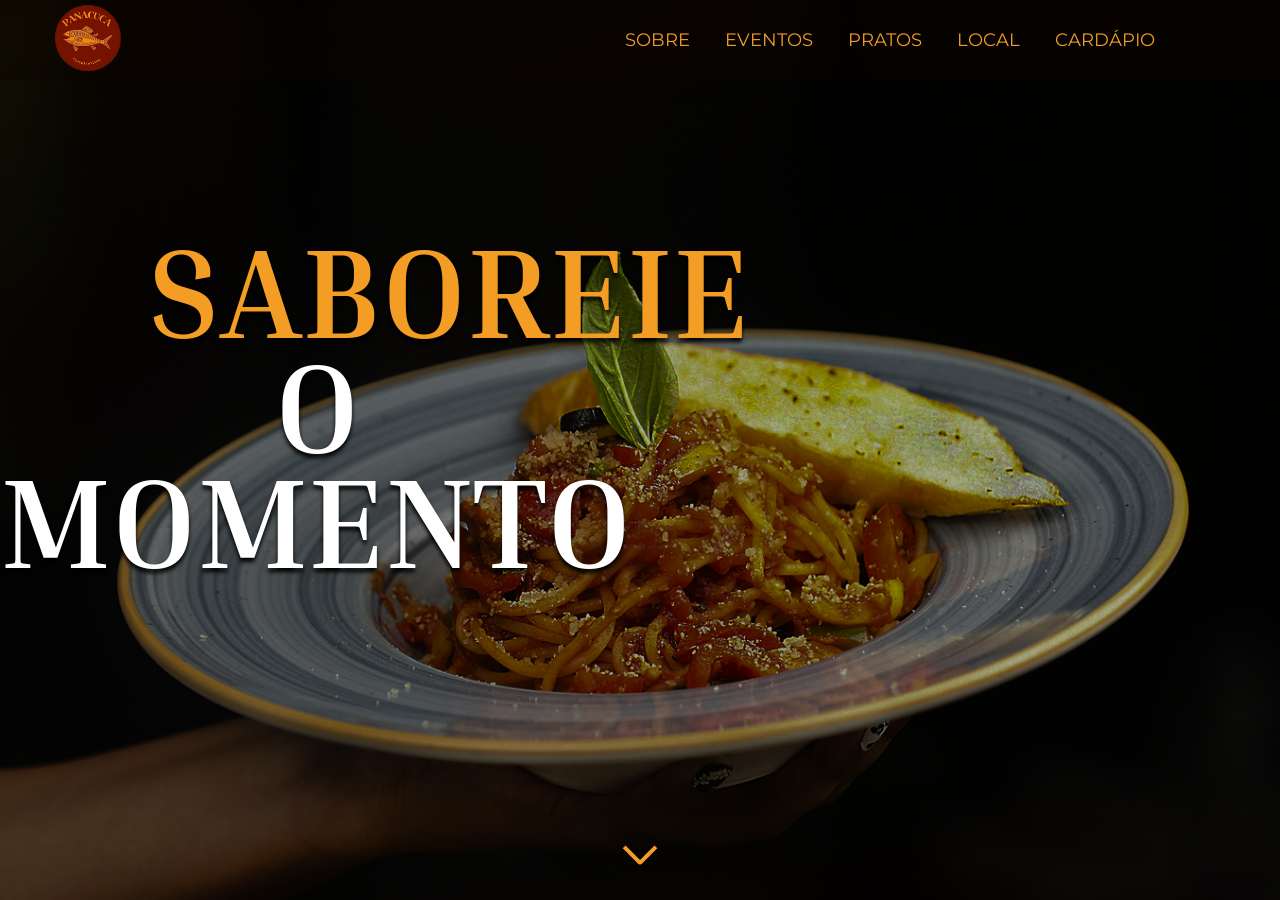
==== cardapio.html @ 7a57fce5 "feat: implementando navbar e hero header da página de cardápio" ====
<!doctype html>
<html lang="pt-BR">
  <head>
    <meta charset="UTF-8" />
    <meta name="viewport" content="width=device-width, initial-scale=1.0" />
    <title>Cardápio</title>
    <link rel="stylesheet" href="./src/styles/reset.css" />
    <link rel="stylesheet" href="./src/styles/cardapio.css" />

    <!-- fontes -->
    <link
      rel="shortcut icon"
      href="./src/assets/images/site-ico.ico"
      type="image/x-icon"
    />
    <link rel="preconnect" href="https://fonts.googleapis.com" />
    <link rel="preconnect" href="https://fonts.gstatic.com" crossorigin />
    <link
      href="https://fonts.googleapis.com/css2?family=Great+Vibes&family=Inria+Serif:ital,wght@0,300;0,400;0,700;1,300;1,400;1,700&family=Montserrat:ital,wght@0,100..900;1,100..900&display=swap"
      rel="stylesheet"
    />
  </head>
  <body>
    <!-- header-component -->
    <header>
      <img src="./src/assets/images/site-logo.svg" alt="site-logo" />
      <nav class="header-nav">
        <a href="#about-us">SOBRE</a>
        <a href="">EVENTOS</a>
        <a href="">PRATOS</a>
        <a href="">LOCAL</a>
        <a href="">CARDÁPIO</a>
      </nav>
    </header>

    <section class="hero-cardapio">
      <div class="banner-cardapio">
        <h1>
          <span class="yellow">SABOREIE</span><br />
          <span class="white">O MOMENTO</span>
        </h1>
      </div>
      <a href="#secao-cardapio" class="btn-scroll">
        <img src="/src/assets/images/btn-scroll.svg" alt="btn-scroll" />
      </a>
    </section>

    <section id="secao-cardapio">
        
    </section>
  </body>
</html>
---- src/styles/cardapio.css ----
*{
    scroll-behavior: smooth; 
}

header {
  display: flex;
  flex-direction: row;
  align-items: center;
  justify-content: space-between;
  width: 100%;
  height: 80px;
  padding: 0px 125px 0px 54px;
  position: fixed;
  background-color: rgba(15, 4, 2, 0.3);
  backdrop-filter: blur(4px);
  z-index: 10;
}

header > img {
  height: 75px;
}

.header-nav {
  display: flex;
  flex-direction: row;
  gap: 35px;
}

.header-nav a {
  font: 18px "Montserrat";
  color: #f49d25;
  background-color: transparent;
  transition: 0.6s;
}

.header-nav a:hover {
  transform: translateY(-2px);
  color: #ffffff;
}

.hero-cardapio {
  background-image: url("/src/assets/images/background-img-banner-cardapio.png");
  background-size: cover;
  background-position: center;
  background-repeat: no-repeat;
  height: 100vh;
  position: relative;
}

.banner-cardapio {
  display: flex;
  flex-direction: column;
  justify-content: center;
  align-items: flex-start;
  padding: 233px 0px 0px 0px;
  gap: 0px;
}
.banner-cardapio h1{
    margin-top: 0 !important;
    margin-bottom: 0 !important;
    line-height: 0.9 !important;
    font-family: "Inria Serif";
    font-size: 128px;
    font-style: normal;
    font-weight: 700;
    line-height: normal;
}

.yellow {
  color: #f49d25;
  text-shadow: 0 4px 4px #000;
  padding: 0px 148px;
  
}
.white {
  color: #ffffff;
  text-shadow: 0 4px 4px #000;
  padding: 0px 274px;
}

.btn-scroll {
    position: absolute;
    bottom: 25px; /* Distância fixa do chão da imagem [1] */
    left: 50%; /* Joga para o meio da tela [1] */
    transform: translateX(-50%); /* Garante centralização perfeita [1] */
    z-index: 5;
}
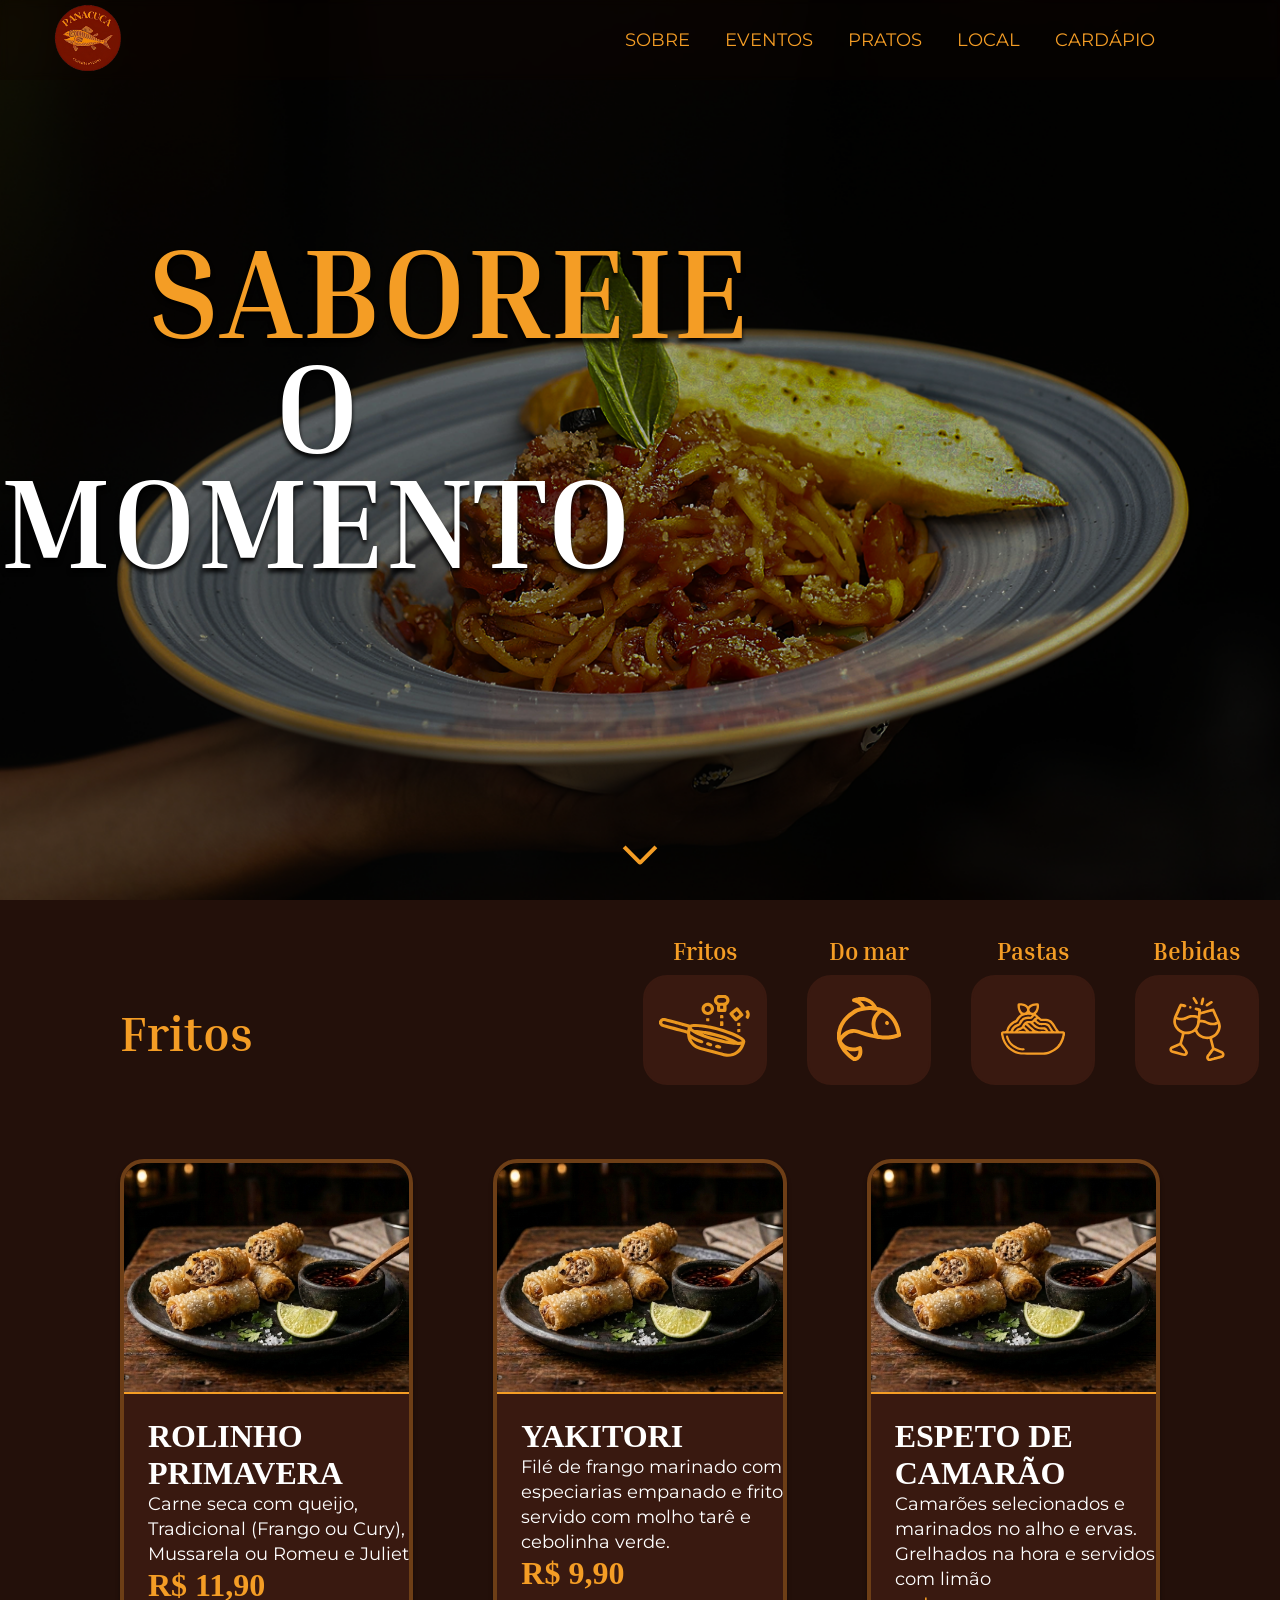
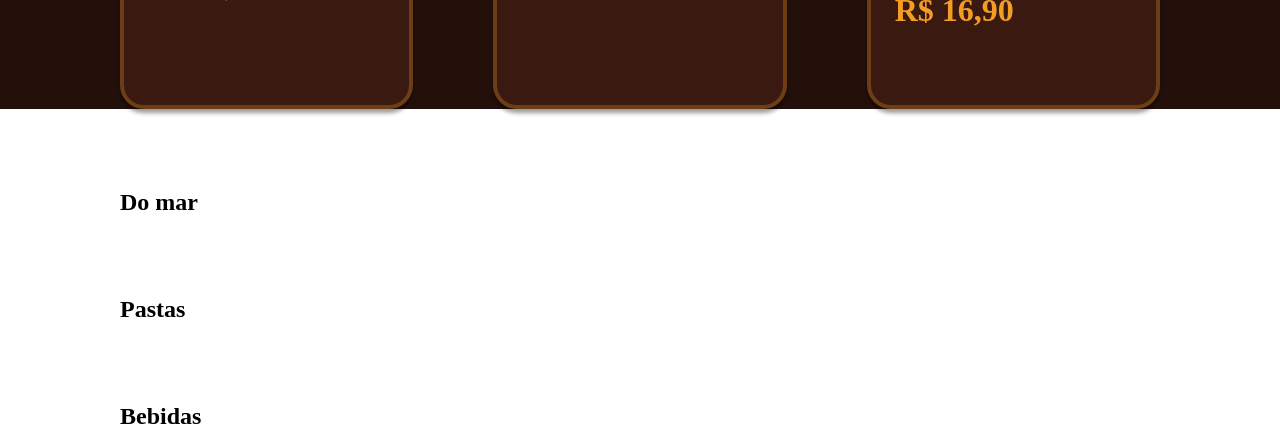
==== commit 9174afb6: "faet: implementando os botões e cards das seções" ====
--- a/cardapio.html
+++ b/cardapio.html
@@ -33,6 +33,8 @@
       </nav>
     </header>
 
+    <!-- HERO HEADER CARDAPIO -->
+
     <section class="hero-cardapio">
       <div class="banner-cardapio">
         <h1>
@@ -40,13 +42,167 @@
           <span class="white">O MOMENTO</span>
         </h1>
       </div>
-      <a href="#secao-cardapio" class="btn-scroll">
+      <a href="#secao-fritos" class="btn-scroll">
         <img src="/src/assets/images/btn-scroll.svg" alt="btn-scroll" />
       </a>
     </section>
 
-    <section id="secao-cardapio">
+    <!-- CARDÁPIO DE FRITOS -->
+
+    <section id="secao-fritos">
+      <div class="secoes-cardapio">
+        <div class="botoes-cardapio">
+
+          <h1 class="texto-divisor">Fritos</h1>
+
+          <div class="titulo-e-btn">
+            <h2>Fritos</h2>
+            <button
+              class="btn-cardapio"
+              onclick="
+                document
+                  .getElementById('secao-fritos')
+                  .scrollIntoView({ behavior: 'smooth' })
+              "
+            >
+              <img
+                src="./src/assets/images/frito-icon-btn.svg"
+                alt="icone de fritos"
+              />
+            </button>
+          </div>
+
+          <div class="titulo-e-btn">
+            <h2>Do mar</h2>
+            <button
+              class="btn-cardapio"
+              onclick="
+                document
+                  .getElementById('secao-do-mar')
+                  .scrollIntoView({ behavior: 'smooth' })
+              "
+            >
+              <img
+                src="./src/assets/images/fish-icon-btn.svg"
+                alt="icone de peixes"
+              />
+            </button>
+          </div>
+
+          <div class="titulo-e-btn">
+            <h2>Pastas</h2>
+            <button
+              class="btn-cardapio"
+              onclick="
+                document
+                  .getElementById('secao-pastas')
+                  .scrollIntoView({ behavior: 'smooth' })
+              "
+            >
+              <img
+                src="./src/assets/images/pasta-icon-btn.svg"
+                alt="icone de pastas"
+              />
+            </button>
+          </div>
+
+          <div class="titulo-e-btn">
+            <h2>Bebidas</h2>
+            <button
+              class="btn-cardapio"
+              onclick="
+                document
+                  .getElementById('secao-bebidas')
+                  .scrollIntoView({ behavior: 'smooth' })
+              "
+            >
+              <img
+                src="./src/assets/images/bebida-icon-btn.svg"
+                alt="icone de bebidas"
+              />
+            </button>
+          </div>
+
+          <img
+            class="garcom-img"
+            src="./src/assets/images/garcom1-vetor.svg"
+            alt="garçom segurando bandeja de fritos"
+          />
+        </div>
+      </div>
+      
+      <div class="cards-container-1">
+
+        <!-- CARD 1 -->
+        <div class="card-item">
+         
+          <div class="card-foto">
+            <img
+              src="./src/assets/images/imagens-cardapio/rolinho-pimavera.svg"
+              alt="Rolinho Primavera"
+            />
+          </div>
+
+       
+          <div class="card-info">
+            <h3 class="card-titulo">ROLINHO PRIMAVERA</h3>
+            <p class="card-descricao">
+              Carne seca com queijo, Tradicional (Frango ou Cury), Mussarela ou
+              Romeu e Julieta.
+            </p>
+            <span class="card-preco">R$ 11,90</span>
+          </div>
+        </div>
+        <!-- CARD 2 -->
+        <div class="card-item">
+         
+          <div class="card-foto">
+            <img
+              src="./src/assets/images/imagens-cardapio/rolinho-pimavera.svg"
+              alt="Rolinho Primavera"
+            />
+          </div>
+
+          <div class="card-info">
+            <h3 class="card-titulo">YAKITORI</h3>
+            <p class="card-descricao">
+              Filé de frango marinado com especiarias empanado e frito servido com molho tarê e cebolinha verde.
+            </p>
+            <span class="card-preco">R$ 9,90</span>
+          </div>
+        </div>
+        <!-- CARD 3 -->
+        <div class="card-item">
+          
+          <div class="card-foto">
+            <img
+              src="./src/assets/images/imagens-cardapio/rolinho-pimavera.svg"
+              alt="Rolinho Primavera"
+            />
+          </div>
+
         
+          <div class="card-info">
+            <h3 class="card-titulo">ESPETO DE CAMARÃO</h3>
+            <p class="card-descricao">
+              Camarões selecionados e marinados no alho e ervas. Grelhados na hora e servidos com limão
+            </p>
+            <span class="card-preco">R$ 16,90</span>
+          </div>
+        </div>
+      </div>
+    </section>
+
+    <section id="secao-do-mar">
+      <h1 class="texto-divisor">Do mar</h1>
+    </section>
+
+    <section id="secao-pastas">
+      <h1 class="texto-divisor">Pastas</h1>
+    </section>
+
+    <section id="secao-bebidas">
+      <h1 class="texto-divisor">Bebidas</h1>
     </section>
   </body>
 </html>
--- a/src/styles/cardapio.css
+++ b/src/styles/cardapio.css
@@ -1,5 +1,5 @@
-*{
-    scroll-behavior: smooth; 
+* {
+  scroll-behavior: smooth;
 }
 
 header {
@@ -38,6 +38,8 @@
   color: #ffffff;
 }
 
+/* HERO-HEADER DO CARDÁPIO */
+
 .hero-cardapio {
   background-image: url("/src/assets/images/background-img-banner-cardapio.png");
   background-size: cover;
@@ -55,22 +57,21 @@
   padding: 233px 0px 0px 0px;
   gap: 0px;
 }
-.banner-cardapio h1{
-    margin-top: 0 !important;
-    margin-bottom: 0 !important;
-    line-height: 0.9 !important;
-    font-family: "Inria Serif";
-    font-size: 128px;
-    font-style: normal;
-    font-weight: 700;
-    line-height: normal;
+.banner-cardapio h1 {
+  margin-top: 0 !important;
+  margin-bottom: 0 !important;
+  line-height: 0.9 !important;
+  font-family: "Inria Serif";
+  font-size: 128px;
+  font-style: normal;
+  font-weight: 700;
+  line-height: normal;
 }
 
 .yellow {
   color: #f49d25;
   text-shadow: 0 4px 4px #000;
   padding: 0px 148px;
-  
 }
 .white {
   color: #ffffff;
@@ -79,9 +80,147 @@
 }
 
 .btn-scroll {
-    position: absolute;
-    bottom: 25px; /* Distância fixa do chão da imagem [1] */
-    left: 50%; /* Joga para o meio da tela [1] */
-    transform: translateX(-50%); /* Garante centralização perfeita [1] */
-    z-index: 5;
-}
+  position: absolute;
+  bottom: 25px;
+  left: 50%;
+  transform: translateX(-50%);
+  z-index: 5;
+}
+
+/* SEÇÃO INICIAL DO CARDAPIO */
+
+#secao-fritos {
+  background-color: #23100a;
+  color: #f49d25;
+
+  display: flex;
+  flex-direction: column;
+}
+.botoes-cardapio {
+  display: flex;
+  flex-direction: row;
+  justify-content: space-between;
+  align-items: center;
+  gap: 40px;
+}
+
+.btn-cardapio {
+  background-color: #391910;
+  border: 2px solid #391910;
+  width: 124px;
+  height: 110px;
+  border-radius: 24px;
+  transition: 0.6s;
+}
+.btn-cardapio:hover {
+  background-color: transparent;
+  border: 2px solid #f49d25;
+  color: #f49d25;
+}
+
+.titulo-e-btn {
+  display: flex;
+  flex-direction: column;
+  gap: 10px;
+}
+.titulo-e-btn h2 {
+  margin-top: 37px;
+  text-align: center;
+  font-family: "Inria Serif";
+  font-size: 24px;
+  font-style: normal;
+  font-weight: 700;
+  line-height: normal;
+}
+
+.texto-divisor{
+  padding: 80px 350px 0px 120px;
+}
+
+.garcom-img {
+  margin-right: 80px;
+}
+
+.botoes-cardapio h1 {
+  font-family: "Inria Serif";
+  font-size: 48px;
+  font-style: normal;
+  font-weight: 700;
+  line-height: normal;
+}
+
+/* FIM DA SEÇÃO INICIAL DO CARDÁPIO */
+
+/* ESTILO DOS CARDS */
+
+.card-item {
+  width: 350px;
+  height: 550px;
+  background: #391910;
+  border-radius: 24px;
+  border: 4px solid rgba(244, 157, 37, 0.28);
+  box-shadow: 0 4px 4px 0 rgba(0, 0, 0, 0.4);
+  overflow: hidden; /* Corta a imagem nas pontas arredondadas */
+
+  transition: transform 0.3s ease;
+}
+
+.card-item:hover {
+  transform: scale(1.04);
+}
+
+/* Ajuste padrão para a imagem não quebrar */
+.card-item img {
+  width: 100%;
+  height: auto;
+  display: block;
+}
+
+/* Espaçamento interno dos textos */
+.card-info {
+  padding: 24px;
+  display: flex;
+  flex-direction: column;
+  justify-content: space-between;
+}
+
+.card-titulo {
+  width: 294px;
+  color: #fff;
+  font-family: Inter;
+  font-size: 32px;
+  font-style: normal;
+  font-weight: 700;
+  line-height: normal;
+}
+
+.card-descricao {
+  width: 281px;
+  color: #fff;
+  font-family: Montserrat;
+  font-size: 18px;
+  font-style: normal;
+  font-weight: 400;
+  line-height: 25px;
+}
+
+.card-preco {
+  width: 137px;
+  color: #f49d25;
+  font-family: Inter;
+  font-size: 32px;
+  font-style: normal;
+  font-weight: 700;
+  line-height: normal;
+}
+
+.cards-container-1 {
+  display: flex;
+  flex-direction: row;
+  gap: 80px;
+  padding: 74px 120px 0px 120px;
+}
+
+.card-foto {
+  border-bottom: 2px solid #f49d25;
+}
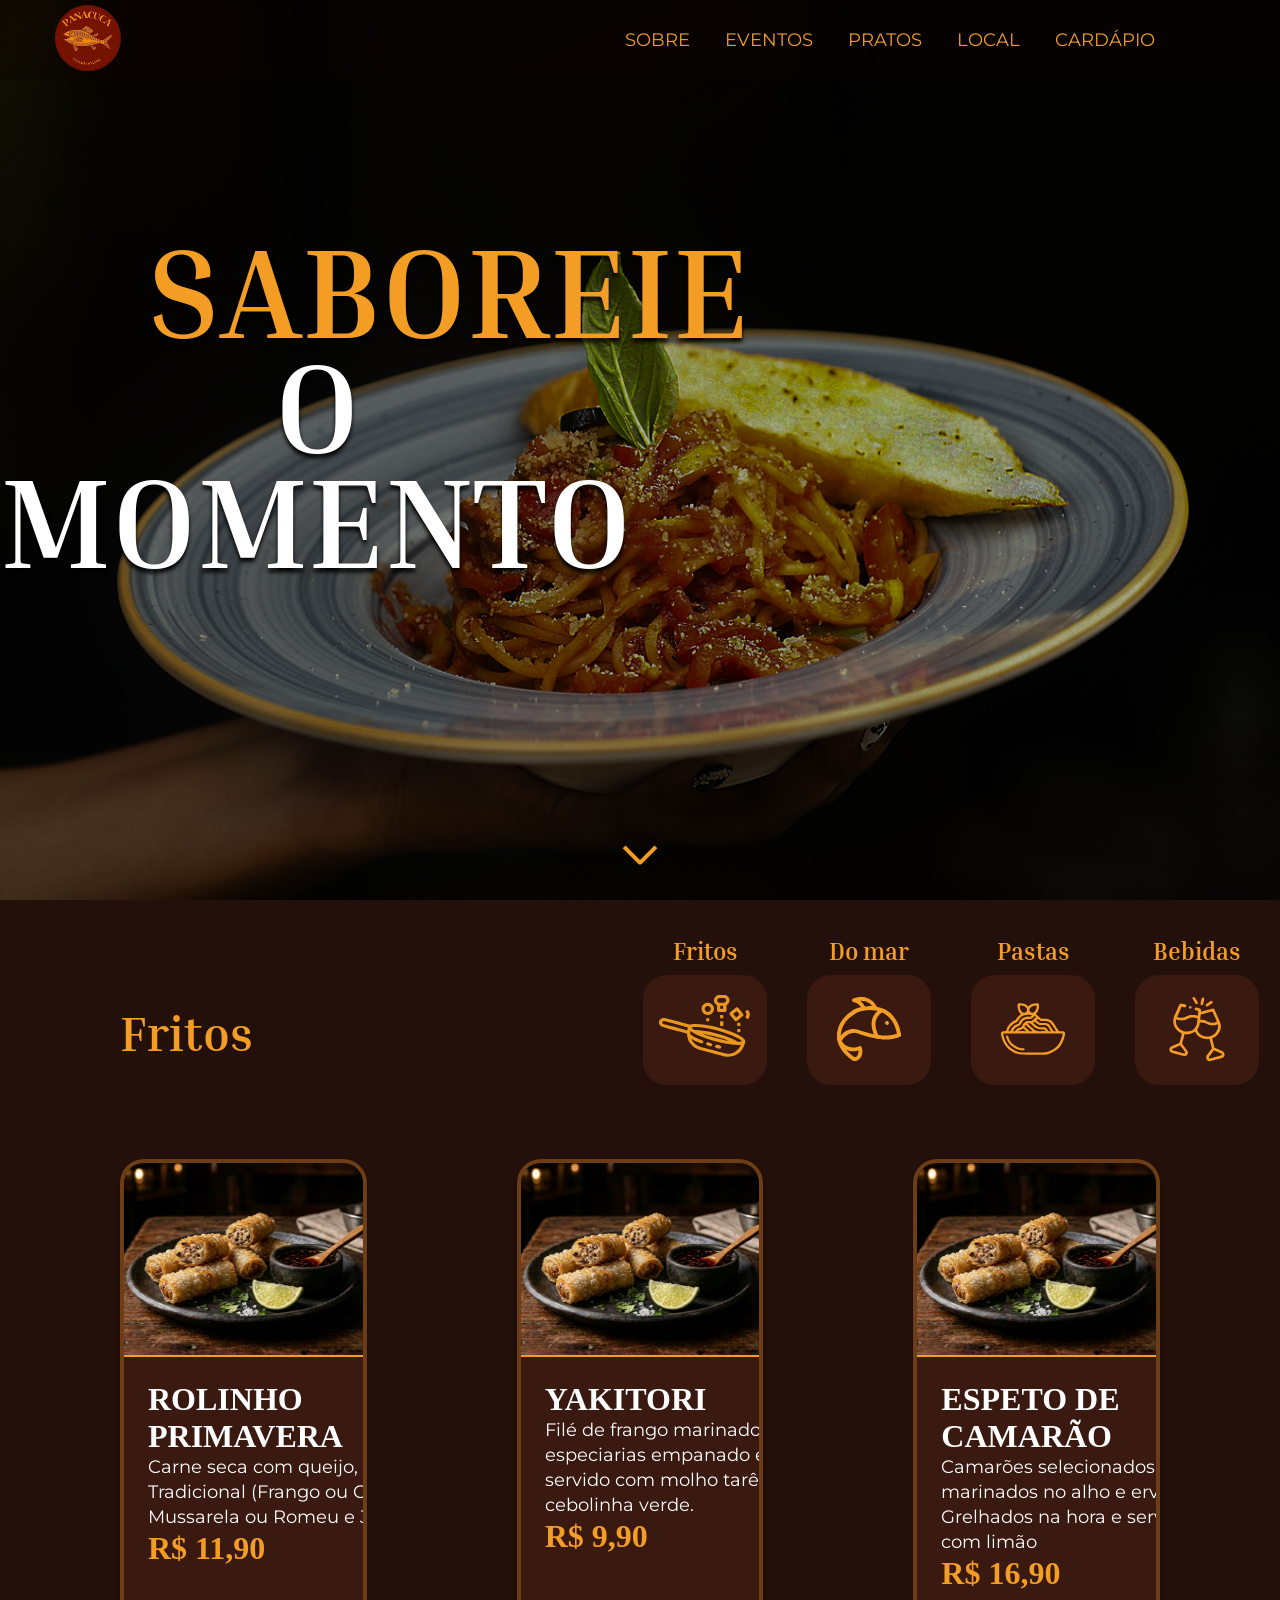
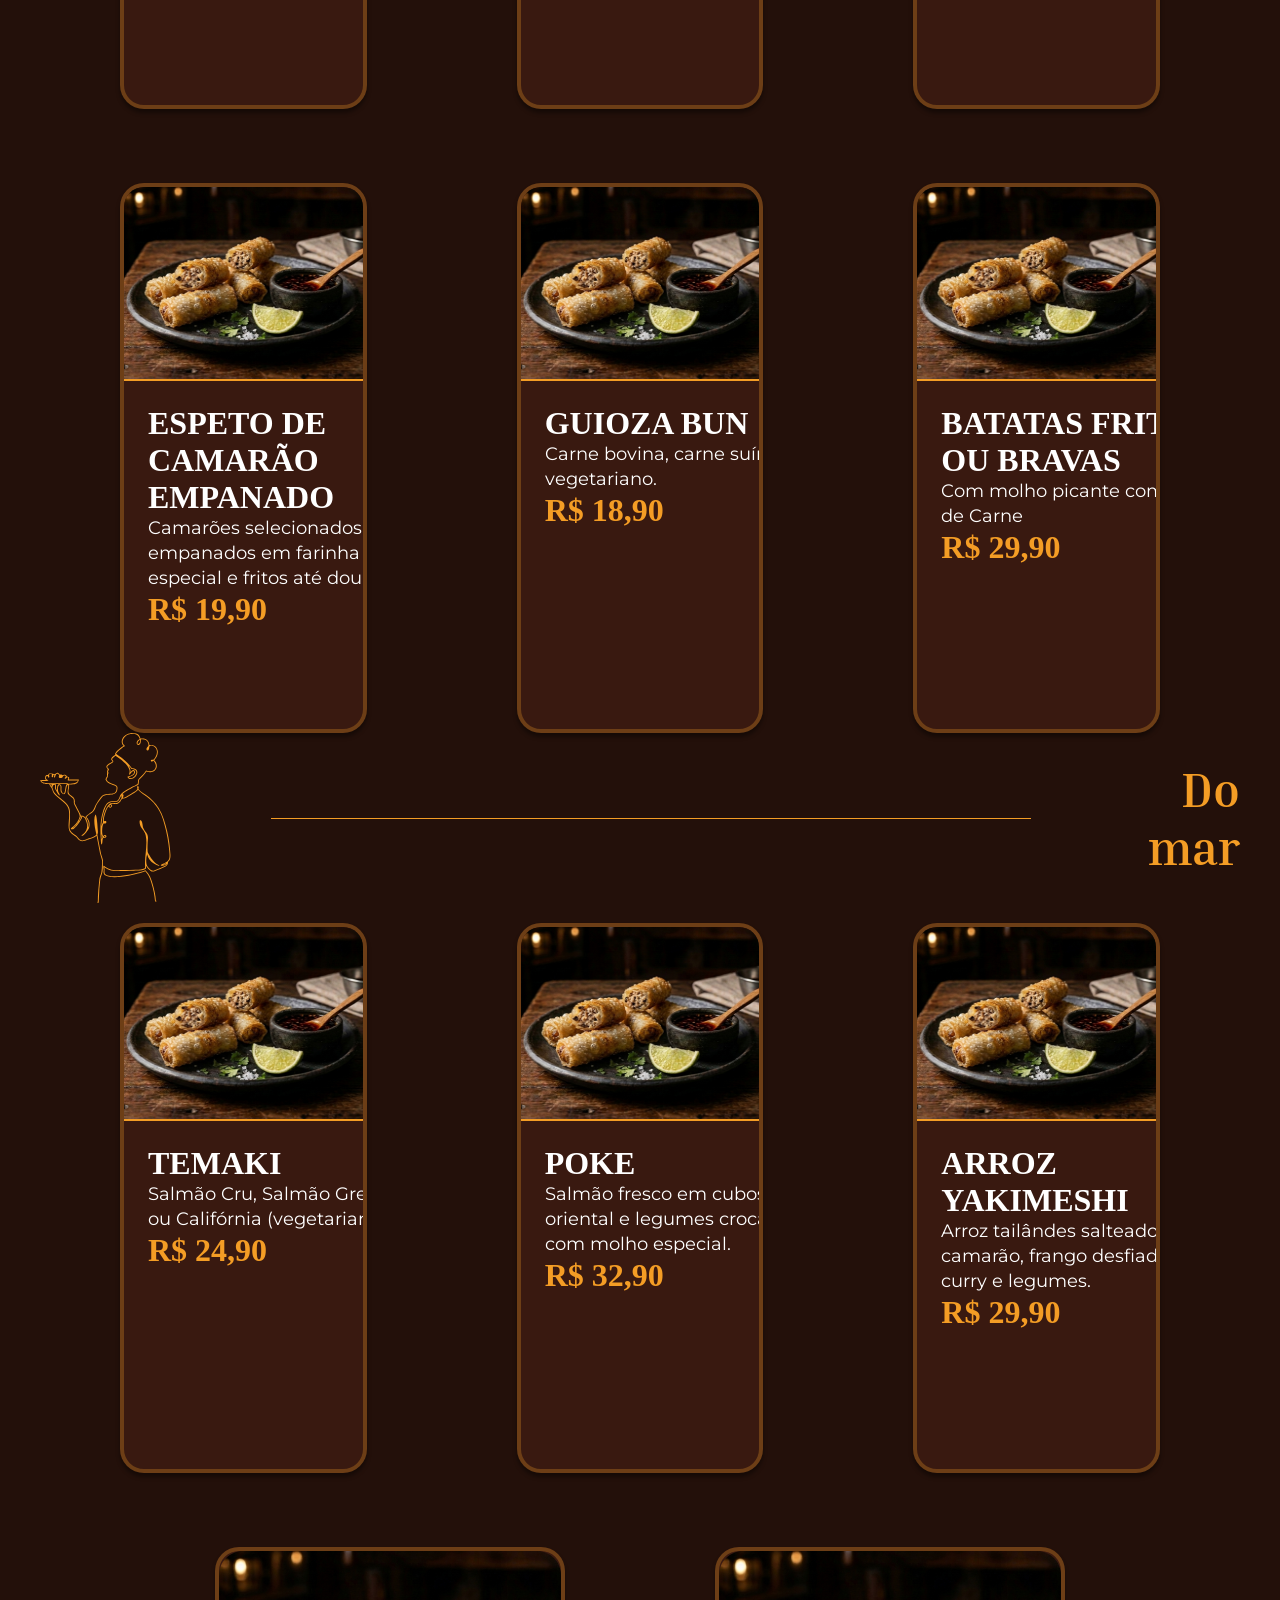
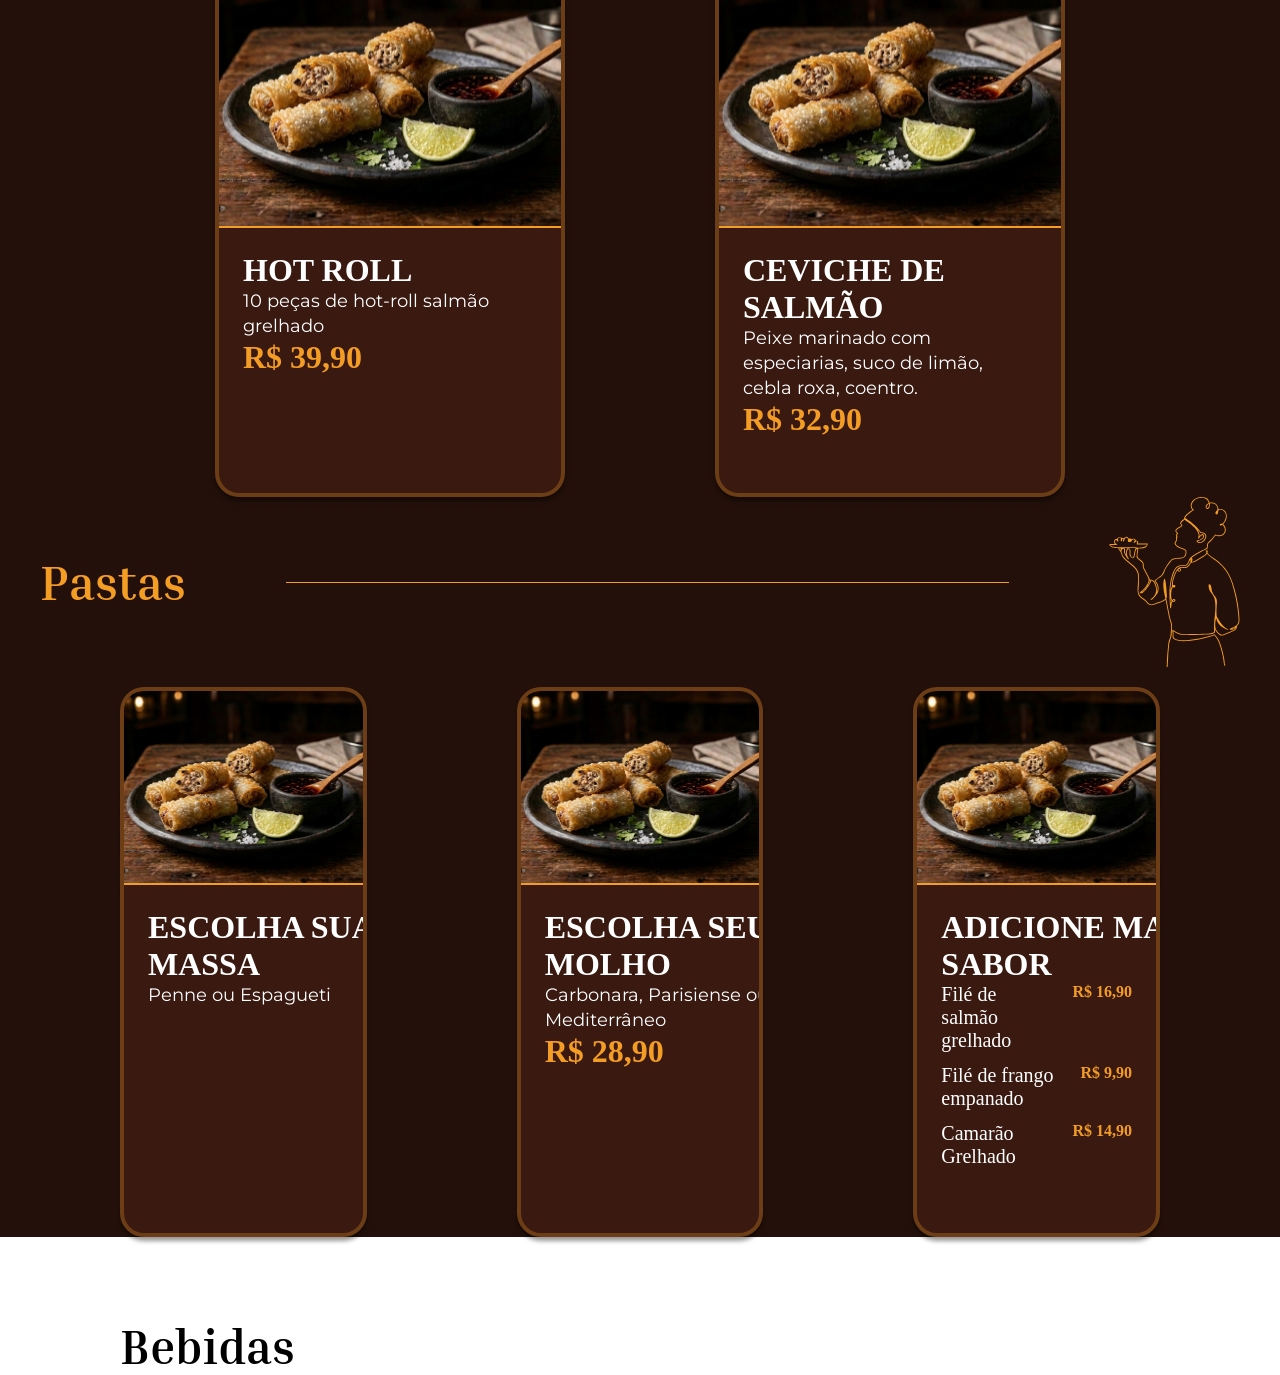
==== commit 7a73a356: "feat: adicionando novas seções a página de cardápio" ====
--- a/cardapio.html
+++ b/cardapio.html
@@ -191,14 +191,265 @@
           </div>
         </div>
       </div>
+
+      <div class="cards-container-1">
+
+        <!-- CARD 4 -->
+        <div class="card-item">
+         
+          <div class="card-foto">
+            <img
+              src="./src/assets/images/imagens-cardapio/rolinho-pimavera.svg"
+              alt="Rolinho Primavera"
+            />
+          </div>
+
+       
+          <div class="card-info">
+            <h3 class="card-titulo">ESPETO DE CAMARÃO EMPANADO</h3>
+            <p class="card-descricao">
+              Camarões selecionados, empanados em farinha especial e fritos até dourarem. 
+            </p>
+            <span class="card-preco">R$ 19,90</span>
+          </div>
+        </div>
+        <!-- CARD 5 -->
+        <div class="card-item">
+         
+          <div class="card-foto">
+            <img
+              src="./src/assets/images/imagens-cardapio/rolinho-pimavera.svg"
+              alt="Rolinho Primavera"
+            />
+          </div>
+
+          <div class="card-info">
+            <h3 class="card-titulo">GUIOZA BUN</h3>
+            <p class="card-descricao">
+              Carne bovina, carne suína ou vegetariano.
+            </p>
+            <span class="card-preco">R$ 18,90</span>
+          </div>
+        </div>
+        <!-- CARD 6 -->
+        <div class="card-item">
+          
+          <div class="card-foto">
+            <img
+              src="./src/assets/images/imagens-cardapio/rolinho-pimavera.svg"
+              alt="Rolinho Primavera"
+            />
+          </div>
+
+        
+          <div class="card-info">
+            <h3 class="card-titulo">BATATAS FRITAS OU BRAVAS</h3>
+            <p class="card-descricao">
+              Com molho picante com Chili de Carne
+            </p>
+            <span class="card-preco">R$ 29,90</span>
+          </div>
+        </div>
+      </div>
     </section>
 
     <section id="secao-do-mar">
-      <h1 class="texto-divisor">Do mar</h1>
+
+      <div class="titulo-secao-direita">
+        <img
+             class="garcom-img"
+             src="./src/assets/images/garcom1-vetor.svg"
+             alt="garçom segurando bandeja de fritos"
+           />
+           <hr>
+           
+       <h1 class="texto-divisor">Do mar</h1>
+      </div>
+
+      <div class="cards-container-1">
+
+        <!-- CARD 1 -->
+        <div class="card-item">
+         
+          <div class="card-foto">
+            <img
+              src="./src/assets/images/imagens-cardapio/rolinho-pimavera.svg"
+              alt="Rolinho Primavera"
+            />
+          </div>
+
+       
+          <div class="card-info">
+            <h3 class="card-titulo">TEMAKI</h3>
+            <p class="card-descricao">
+              Salmão Cru, Salmão Grelhado ou Califórnia (vegetariano).
+            </p>
+            <span class="card-preco">R$ 24,90</span>
+          </div>
+        </div>
+        <!-- CARD 2 -->
+        <div class="card-item">
+         
+          <div class="card-foto">
+            <img
+              src="./src/assets/images/imagens-cardapio/rolinho-pimavera.svg"
+              alt="Rolinho Primavera"
+            />
+          </div>
+
+          <div class="card-info">
+            <h3 class="card-titulo">POKE</h3>
+            <p class="card-descricao">
+              Salmão fresco em cubos, arroz oriental e legumes crocantes com molho especial.
+            </p>
+            <span class="card-preco">R$ 32,90</span>
+          </div>
+        </div>
+        <!-- CARD 3 -->
+        <div class="card-item">
+          
+          <div class="card-foto">
+            <img
+              src="./src/assets/images/imagens-cardapio/rolinho-pimavera.svg"
+              alt="Rolinho Primavera"
+            />
+          </div>
+
+        
+          <div class="card-info">
+            <h3 class="card-titulo">ARROZ YAKIMESHI </h3>
+            <p class="card-descricao">
+              Arroz tailândes salteado, com camarão, frango desfiado, curry e legumes.
+            </p>
+            <span class="card-preco">R$ 29,90</span>
+          </div>
+        </div>
+      </div>
+
+       <div class="cards-container-2">
+
+        <!-- CARD 4 -->
+        <div class="card-item">
+         
+          <div class="card-foto">
+            <img
+              src="./src/assets/images/imagens-cardapio/rolinho-pimavera.svg"
+              alt="Rolinho Primavera"
+            />
+          </div>
+
+       
+          <div class="card-info">
+            <h3 class="card-titulo">HOT ROLL</h3>
+            <p class="card-descricao">
+              10 peças de hot-roll salmão grelhado
+            </p>
+            <span class="card-preco">R$ 39,90</span>
+          </div>
+        </div>
+        <!-- CARD 5 -->
+        <div class="card-item">
+         
+          <div class="card-foto">
+            <img
+              src="./src/assets/images/imagens-cardapio/rolinho-pimavera.svg"
+              alt="Rolinho Primavera"
+            />
+          </div>
+
+          <div class="card-info">
+            <h3 class="card-titulo">CEVICHE DE SALMÃO</h3>
+            <p class="card-descricao">
+              Peixe marinado com especiarias, suco de limão, cebla roxa, coentro.
+            </p>
+            <span class="card-preco">R$ 32,90</span>
+          </div>
+        </div>
+      </div>
+
+
     </section>
 
     <section id="secao-pastas">
-      <h1 class="texto-divisor">Pastas</h1>
+       <div class="titulo-secao-direita">
+         <h1 class="texto-divisor">Pastas</h1>
+         <hr>
+        <img
+             class="garcom-img"
+             src="./src/assets/images/garcom1-vetor.svg"
+             alt="garçom segurando bandeja de fritos"
+           />
+           
+      </div>
+
+      <div class="cards-container-1">
+
+        <!-- CARD 1 -->
+        <div class="card-item">
+         
+          <div class="card-foto">
+            <img
+              src="./src/assets/images/imagens-cardapio/rolinho-pimavera.svg"
+              alt="Rolinho Primavera"
+            />
+          </div>
+
+       
+          <div class="card-info">
+            <h3 class="card-titulo">ESCOLHA SUA MASSA</h3>
+            <p class="card-descricao">
+              Penne ou Espagueti
+            </p>
+          </div>
+        </div>
+        <!-- CARD 2 -->
+        <div class="card-item">
+         
+          <div class="card-foto">
+            <img
+              src="./src/assets/images/imagens-cardapio/rolinho-pimavera.svg"
+              alt="Rolinho Primavera"
+            />
+          </div>
+
+          <div class="card-info">
+            <h3 class="card-titulo">ESCOLHA SEU MOLHO</h3>
+            <p class="card-descricao">
+              Carbonara, Parisiense ou Mediterrâneo
+            </p>
+            <span class="card-preco">R$ 28,90</span>
+          </div>
+        </div>
+        <!-- CARD 3 -->
+        <div class="card-item">
+          
+          <div class="card-foto">
+            <img
+              src="./src/assets/images/imagens-cardapio/rolinho-pimavera.svg"
+              alt="Rolinho Primavera"
+            />
+          </div>
+
+        
+          <div class="card-info">
+            <h3 class="card-titulo">ADICIONE MAIS SABOR </h3>
+            <ul class="card-lista">
+  <li>
+    <span>Filé de salmão grelhado</span>
+    <span class="card-preco">R$ 16,90</span>
+  </li>
+  <li>
+    <span>Filé de frango empanado</span>
+    <span class="card-preco">R$ 9,90</span>
+  </li>
+  <li>
+    <span>Camarão Grelhado</span>
+    <span class="card-preco">R$ 14,90</span>
+  </li>
+</ul>
+          </div>
+        </div>
+      </div>
     </section>
 
     <section id="secao-bebidas">
--- a/src/styles/cardapio.css
+++ b/src/styles/cardapio.css
@@ -151,6 +151,82 @@
 
 /* FIM DA SEÇÃO INICIAL DO CARDÁPIO */
 
+.texto-divisor{
+  font-family: "Inria Serif";
+  font-size: 48px;
+  font-style: normal;
+  font-weight: 700;
+  line-height: normal;
+}
+
+hr{
+width: 1132.005px;
+height: 1px;
+background-color: #f49d25;
+}
+
+/*INICIO SEÇÃO DO MAR*/
+
+#secao-do-mar{
+  background-color: #23100a;
+  color: #f49d25;
+}
+#secao-do-mar .titulo-secao-direita {
+  display: flex;
+  flex-direction: row;
+  justify-content: space-between; 
+  align-items: center;
+  width: 100%; 
+  padding: 0 40px; 
+  gap: 100px;
+}
+
+#secao-do-mar .garcom-img {
+  margin-right: 0; 
+}
+
+
+#secao-do-mar .texto-divisor {
+  padding: 0;
+  margin-left: auto; 
+  text-align: right; 
+}
+
+
+#secao-do-mar .cards-container-1{
+ padding: 20px 120px 0px 120px;
+}
+
+/*FIM DA SEÇÃO DO MAR*/
+
+/*INICIO DA SEÇÃO PASTAS*/
+
+#secao-pastas{
+  background-color: #23100a;
+  color: #f49d25;
+}
+
+#secao-pastas .titulo-secao-direita {
+  display: flex;
+  flex-direction: row;
+  justify-content: space-between; 
+  align-items: center;
+  width: 100%; 
+  padding: 0 40px; 
+  gap: 100px;
+}
+
+#secao-pastas .garcom-img {
+  margin-right: 0; 
+}
+
+
+#secao-pastas .texto-divisor {
+  padding: 0;
+  margin-left: auto; 
+  text-align: right; 
+}
+
 /* ESTILO DOS CARDS */
 
 .card-item {
@@ -169,7 +245,6 @@
   transform: scale(1.04);
 }
 
-/* Ajuste padrão para a imagem não quebrar */
 .card-item img {
   width: 100%;
   height: auto;
@@ -212,15 +287,58 @@
   font-style: normal;
   font-weight: 700;
   line-height: normal;
-}
-
-.cards-container-1 {
-  display: flex;
-  flex-direction: row;
-  gap: 80px;
-  padding: 74px 120px 0px 120px;
-}
-
+  
+}
 .card-foto {
   border-bottom: 2px solid #f49d25;
 }
+
+.cards-container-1 {
+  display: flex;
+  flex-direction: row;
+  justify-content: center;
+  align-items: center;
+  gap: 150px;
+  
+  padding: 20px 120px 0px 120px;
+}
+
+#secao-fritos .cards-container-1{
+padding: 74px 120px 0px 120px;
+}
+.cards-container-2{
+   display: flex;
+  flex-direction: row;
+  justify-content: center;
+  align-items: center;
+  gap: 150px;
+  padding: 74px 120px 0px 120px;
+}
+
+.card-lista{
+  display: flex;
+  flex-direction: column;
+  gap: 12px;
+}
+
+.card-lista .card-preco{
+  color: #F49D25;
+font-family: Inter;
+font-size: 16px;
+font-style: normal;
+font-weight: 700;
+line-height: normal;
+
+display: flex;
+justify-content: flex-end;
+}
+
+.card-lista span{
+  color: #ffffff;
+  font-size: 20px;
+}
+
+li{
+  display: flex;
+
+}
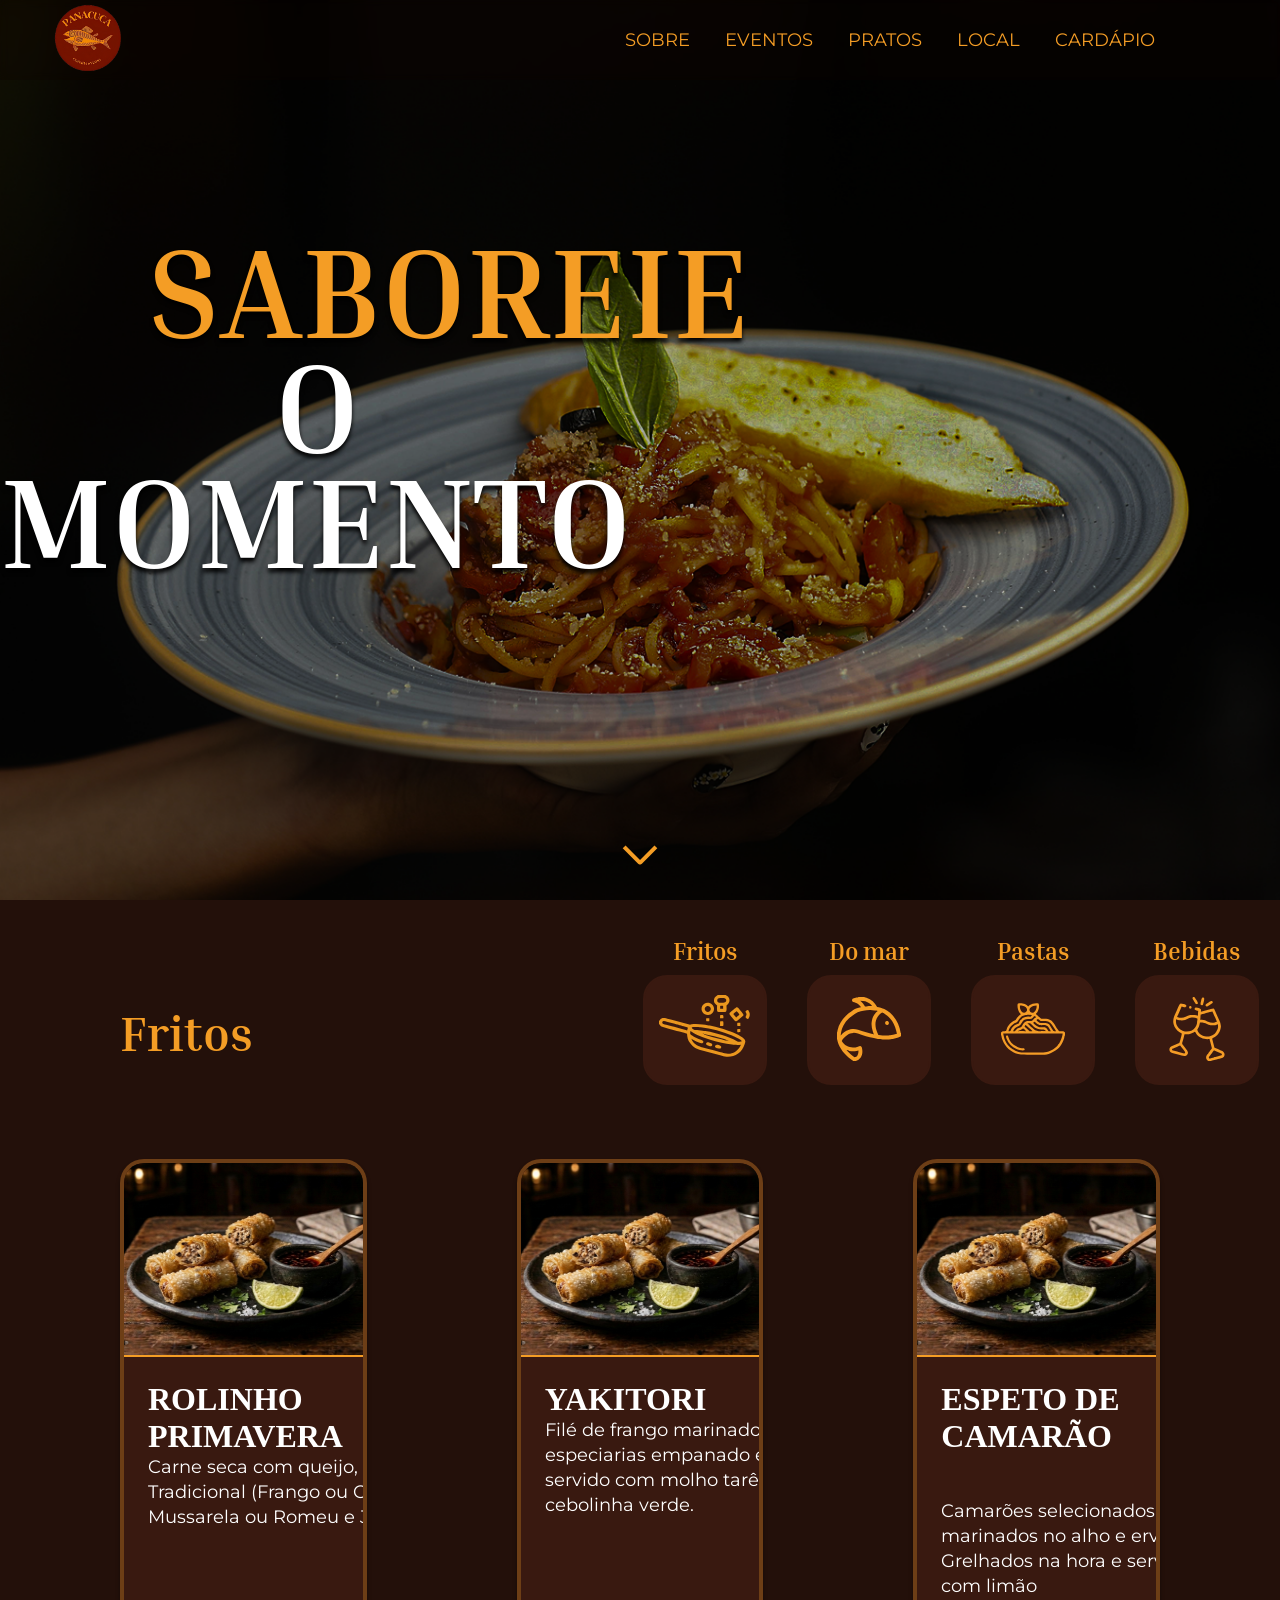
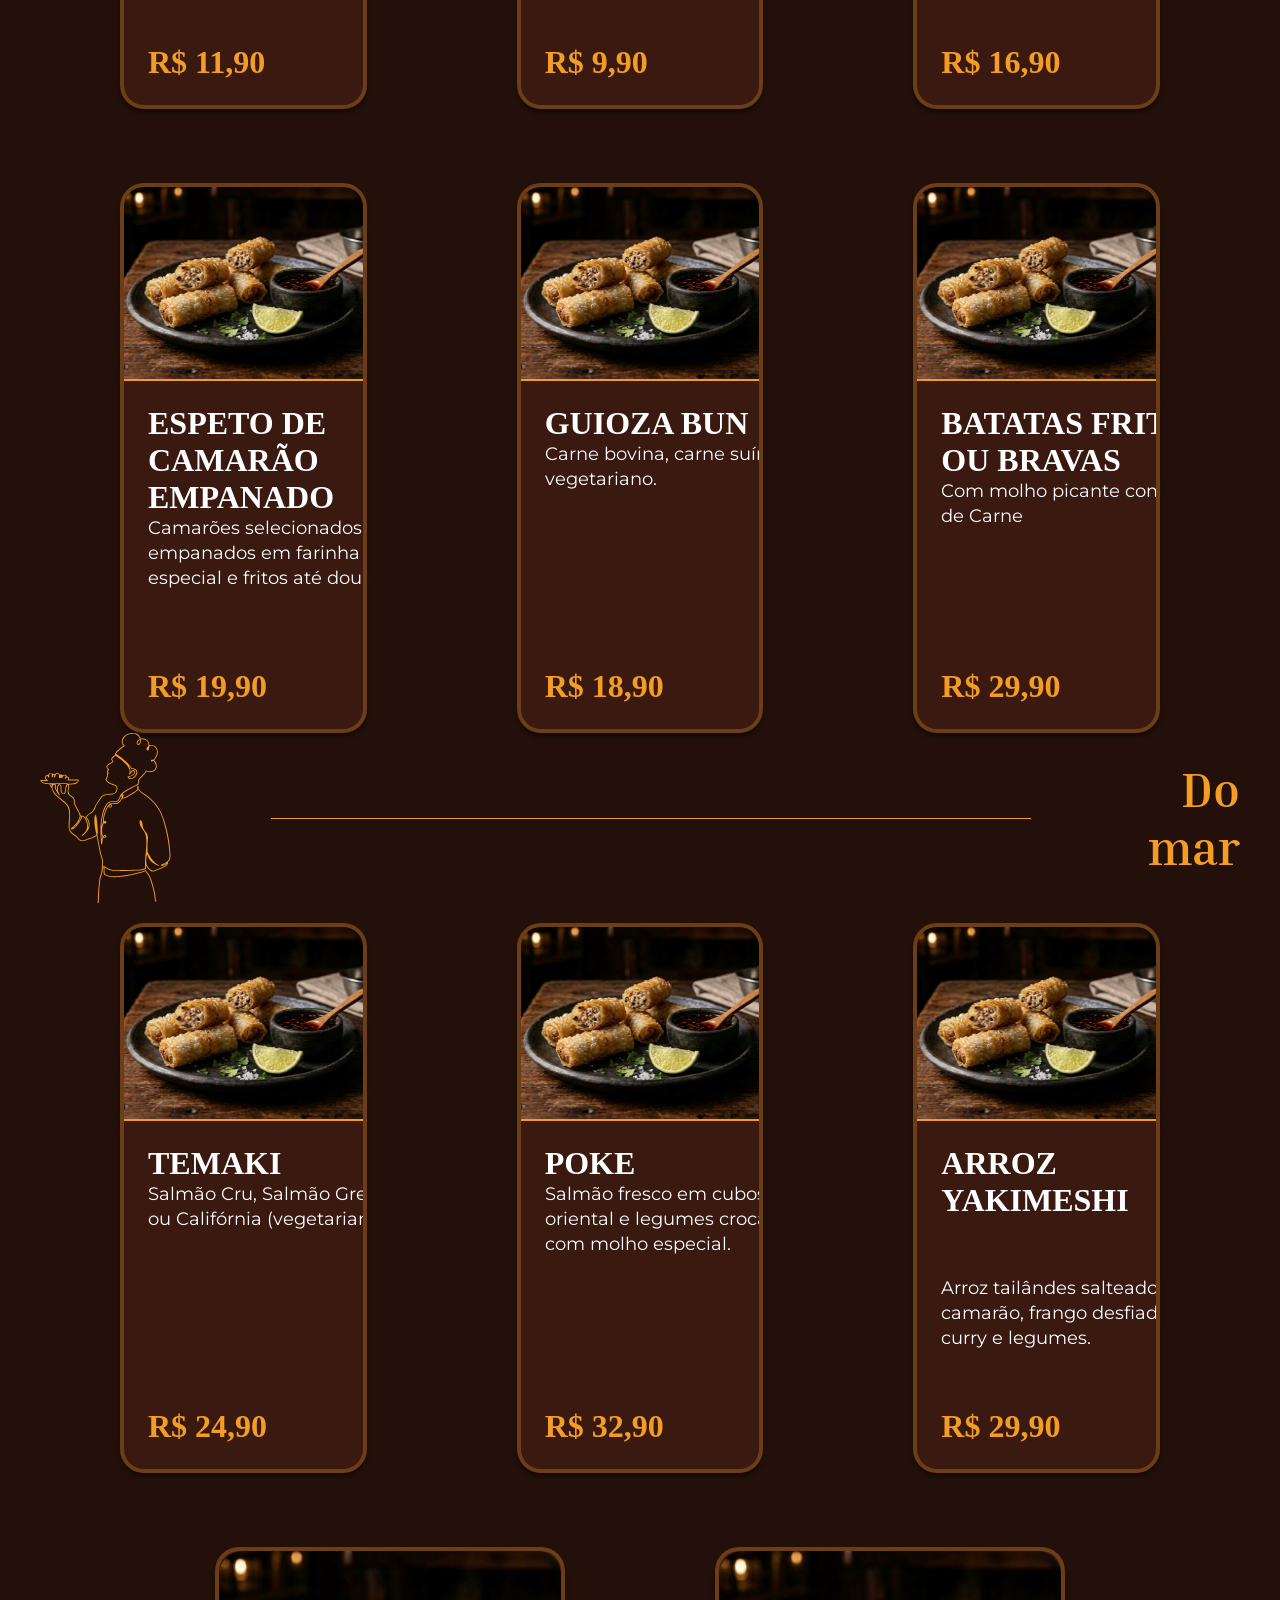
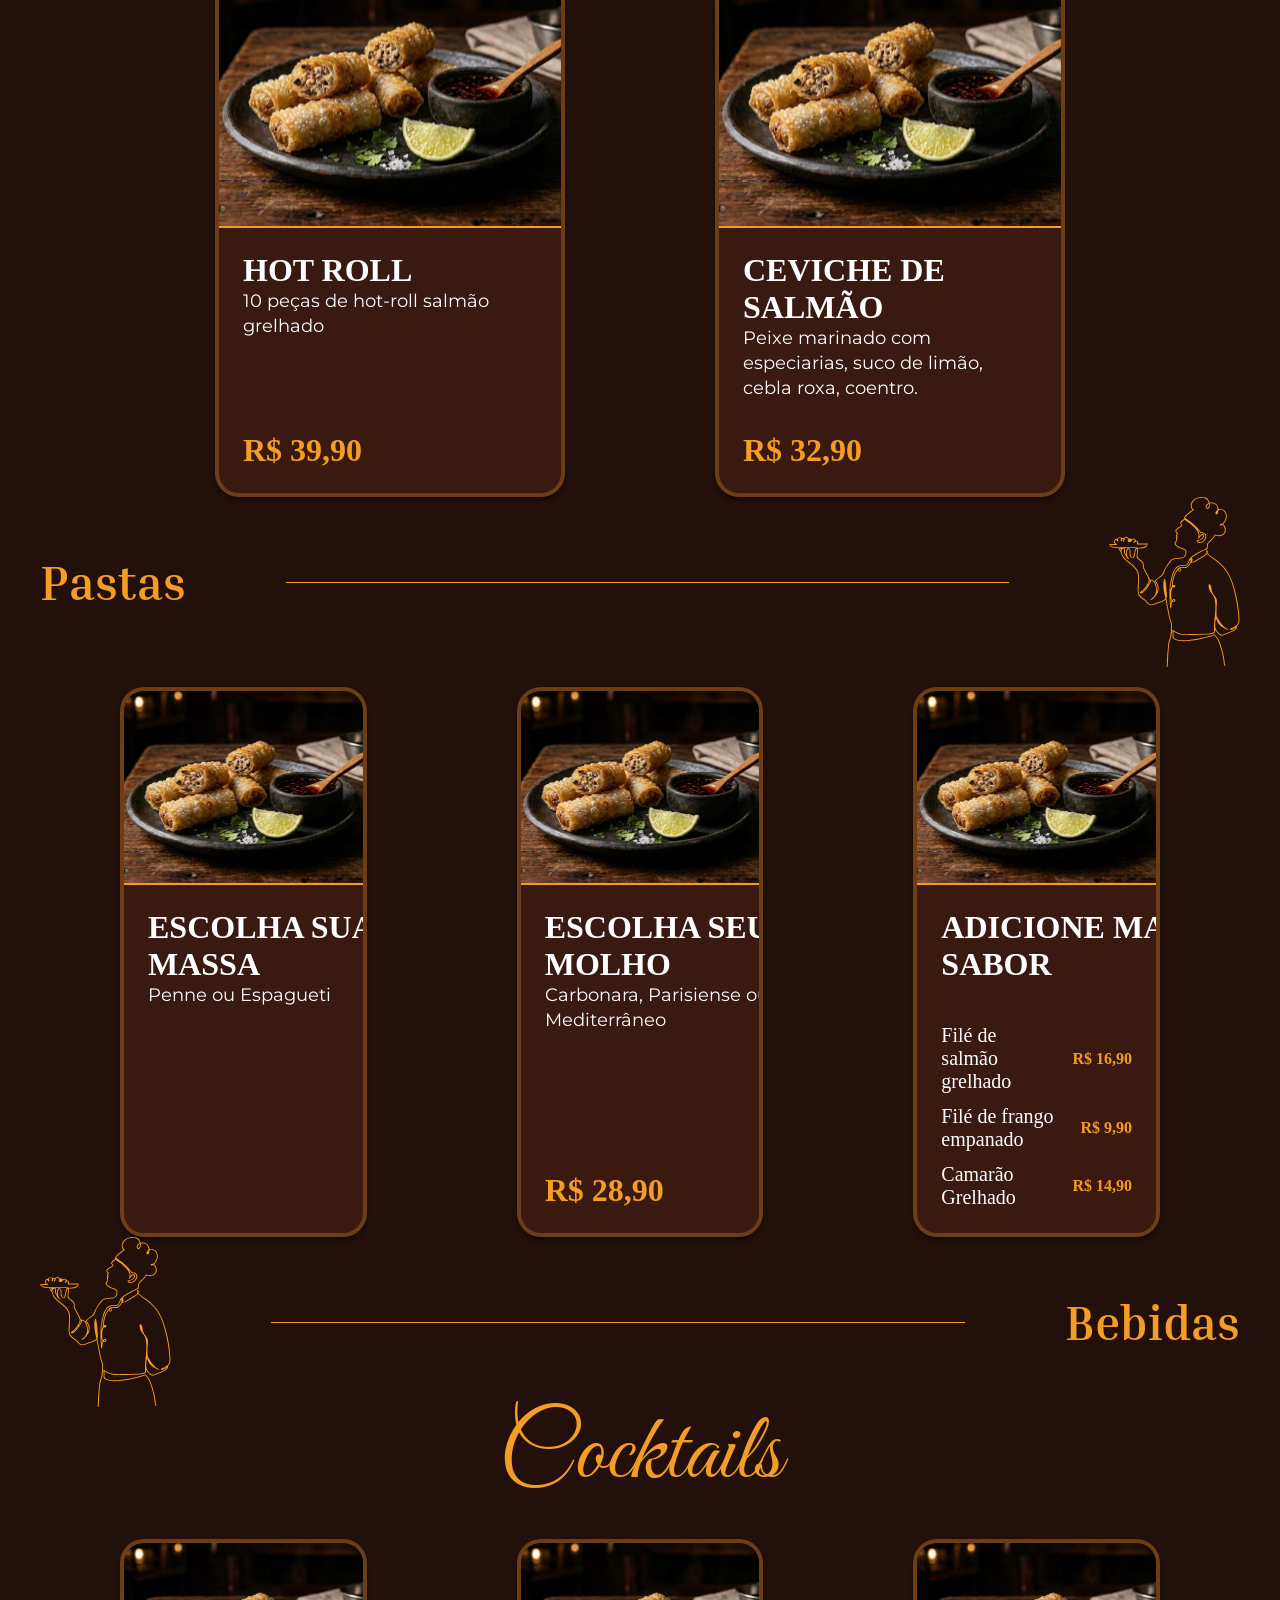
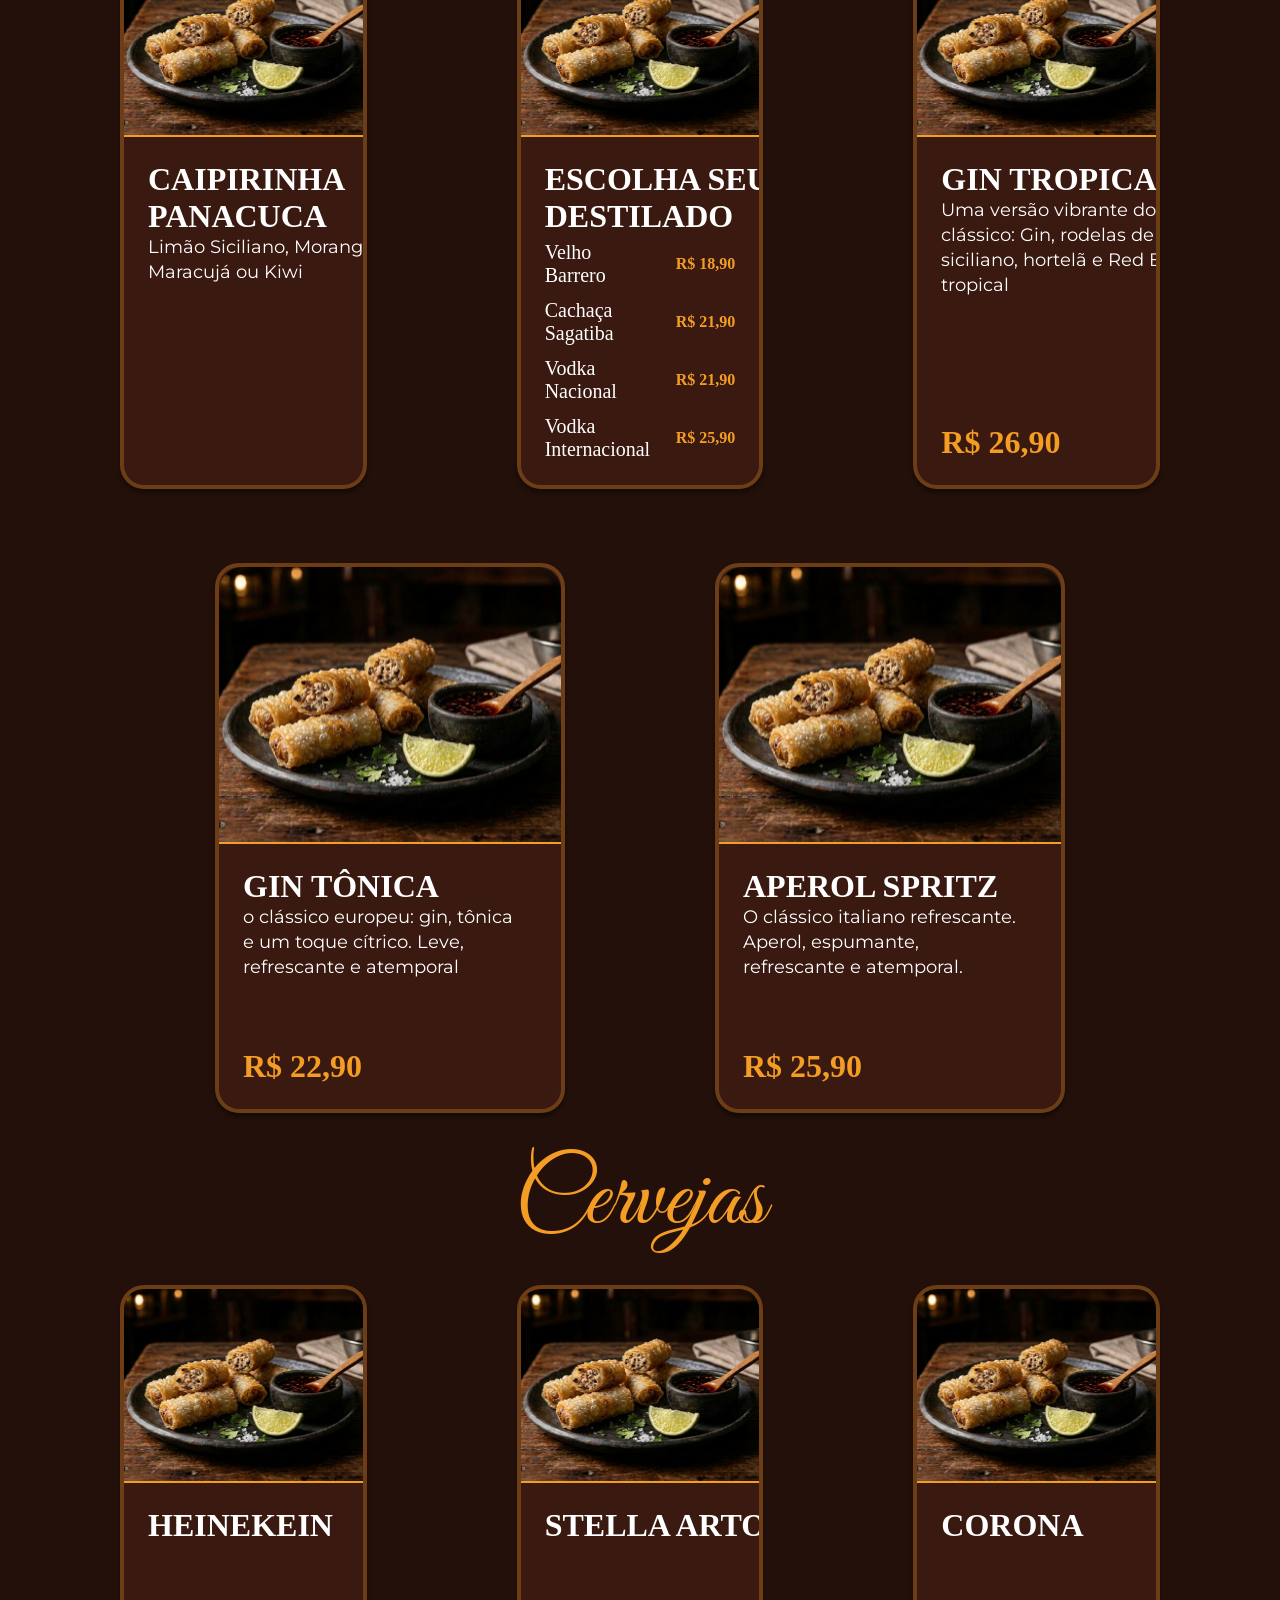
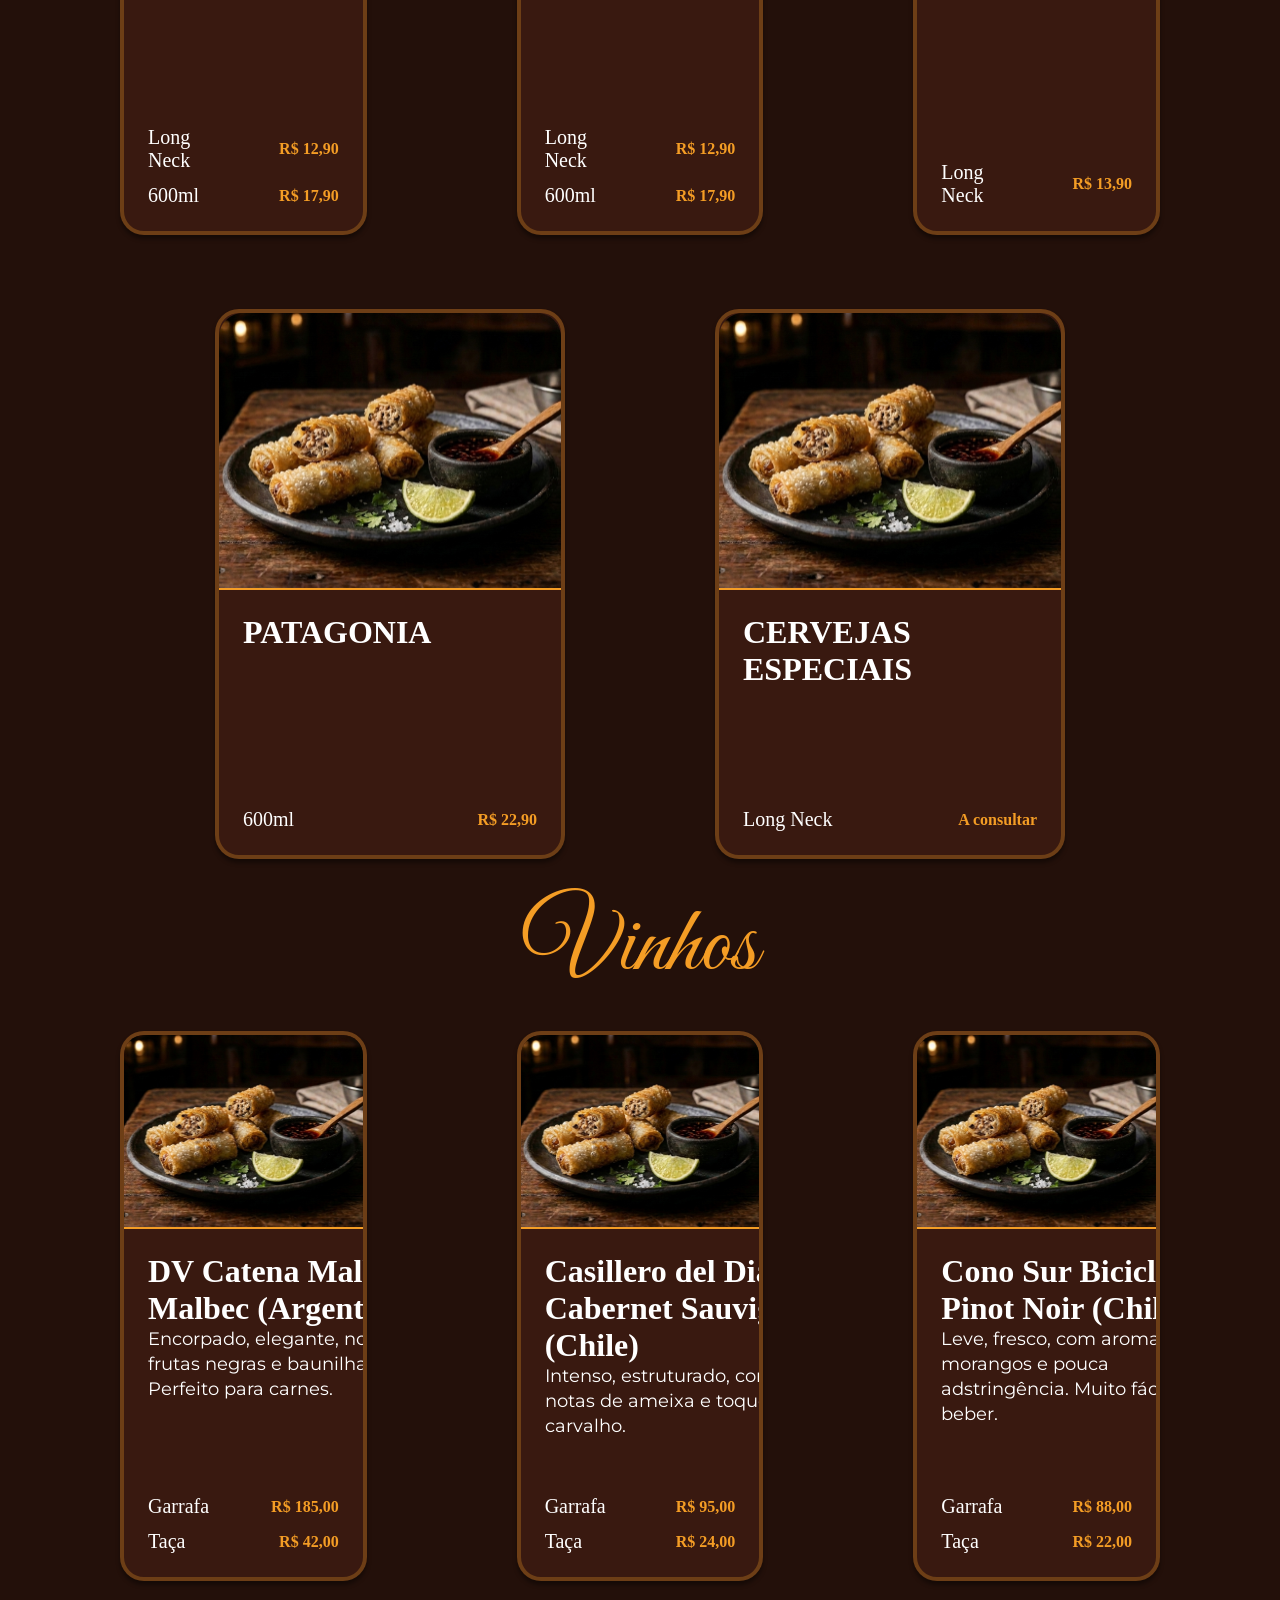
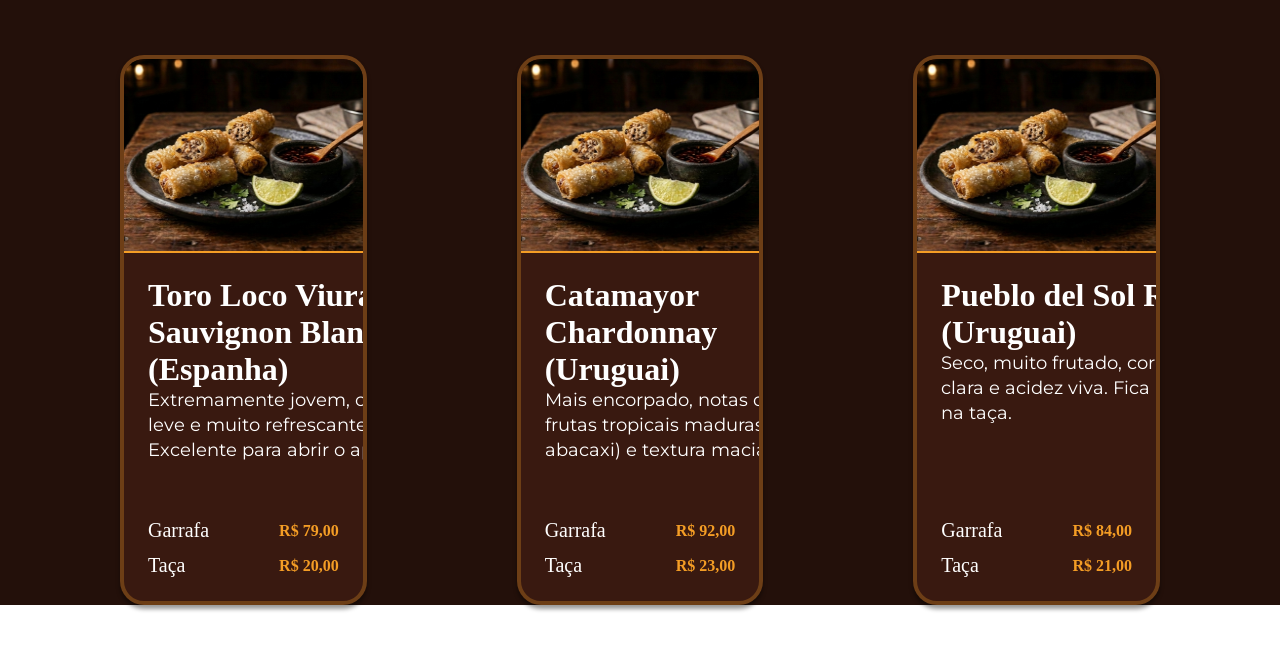
==== commit 6f8f60fe: "feat: adicionando as sub-seções da seção de bebidas" ====
--- a/cardapio.html
+++ b/cardapio.html
@@ -52,7 +52,6 @@
     <section id="secao-fritos">
       <div class="secoes-cardapio">
         <div class="botoes-cardapio">
-
           <h1 class="texto-divisor">Fritos</h1>
 
           <div class="titulo-e-btn">
@@ -130,62 +129,62 @@
           />
         </div>
       </div>
-      
+
       <div class="cards-container-1">
-
         <!-- CARD 1 -->
         <div class="card-item">
-         
-          <div class="card-foto">
-            <img
-              src="./src/assets/images/imagens-cardapio/rolinho-pimavera.svg"
-              alt="Rolinho Primavera"
-            />
-          </div>
-
-       
-          <div class="card-info">
-            <h3 class="card-titulo">ROLINHO PRIMAVERA</h3>
-            <p class="card-descricao">
-              Carne seca com queijo, Tradicional (Frango ou Cury), Mussarela ou
-              Romeu e Julieta.
-            </p>
+          <div class="card-foto">
+            <img
+              src="./src/assets/images/imagens-cardapio/rolinho-pimavera.svg"
+              alt="Rolinho Primavera"
+            />
+          </div>
+
+          <div class="card-info">
+            <div class="card-textos-topo">
+              <h3 class="card-titulo">ROLINHO PRIMAVERA</h3>
+              <p class="card-descricao">
+                Carne seca com queijo, Tradicional (Frango ou Cury), Mussarela
+                ou Romeu e Julieta.
+              </p>
+            </div>
             <span class="card-preco">R$ 11,90</span>
           </div>
         </div>
         <!-- CARD 2 -->
         <div class="card-item">
-         
-          <div class="card-foto">
-            <img
-              src="./src/assets/images/imagens-cardapio/rolinho-pimavera.svg"
-              alt="Rolinho Primavera"
-            />
-          </div>
-
-          <div class="card-info">
-            <h3 class="card-titulo">YAKITORI</h3>
-            <p class="card-descricao">
-              Filé de frango marinado com especiarias empanado e frito servido com molho tarê e cebolinha verde.
-            </p>
+          <div class="card-foto">
+            <img
+              src="./src/assets/images/imagens-cardapio/rolinho-pimavera.svg"
+              alt="Rolinho Primavera"
+            />
+          </div>
+
+          <div class="card-info">
+            <div class="card-textos-topo">
+              <h3 class="card-titulo">YAKITORI</h3>
+              <p class="card-descricao">
+                Filé de frango marinado com especiarias empanado e frito servido
+                com molho tarê e cebolinha verde.
+              </p>
+            </div>
             <span class="card-preco">R$ 9,90</span>
           </div>
         </div>
         <!-- CARD 3 -->
         <div class="card-item">
-          
-          <div class="card-foto">
-            <img
-              src="./src/assets/images/imagens-cardapio/rolinho-pimavera.svg"
-              alt="Rolinho Primavera"
-            />
-          </div>
-
-        
+          <div class="card-foto">
+            <img
+              src="./src/assets/images/imagens-cardapio/rolinho-pimavera.svg"
+              alt="Rolinho Primavera"
+            />
+          </div>
+
           <div class="card-info">
             <h3 class="card-titulo">ESPETO DE CAMARÃO</h3>
             <p class="card-descricao">
-              Camarões selecionados e marinados no alho e ervas. Grelhados na hora e servidos com limão
+              Camarões selecionados e marinados no alho e ervas. Grelhados na
+              hora e servidos com limão
             </p>
             <span class="card-preco">R$ 16,90</span>
           </div>
@@ -193,267 +192,686 @@
       </div>
 
       <div class="cards-container-1">
-
         <!-- CARD 4 -->
         <div class="card-item">
-         
-          <div class="card-foto">
-            <img
-              src="./src/assets/images/imagens-cardapio/rolinho-pimavera.svg"
-              alt="Rolinho Primavera"
-            />
-          </div>
-
-       
-          <div class="card-info">
-            <h3 class="card-titulo">ESPETO DE CAMARÃO EMPANADO</h3>
+          <div class="card-foto">
+            <img
+              src="./src/assets/images/imagens-cardapio/rolinho-pimavera.svg"
+              alt="Rolinho Primavera"
+            />
+          </div>
+
+          <div class="card-info">
+            <div class="card-textos-topo">
+              <h3 class="card-titulo">ESPETO DE CAMARÃO EMPANADO</h3>
+              <p class="card-descricao">
+                Camarões selecionados, empanados em farinha especial e fritos
+                até dourarem.
+              </p>
+            </div>
+            <span class="card-preco">R$ 19,90</span>
+          </div>
+        </div>
+        <!-- CARD 5 -->
+        <div class="card-item">
+          <div class="card-foto">
+            <img
+              src="./src/assets/images/imagens-cardapio/rolinho-pimavera.svg"
+              alt="Rolinho Primavera"
+            />
+          </div>
+
+          <div class="card-info">
+            <div class="card-textos-topo">
+              <h3 class="card-titulo">GUIOZA BUN</h3>
+              <p class="card-descricao">
+                Carne bovina, carne suína ou vegetariano.
+              </p>
+            </div>
+            <span class="card-preco">R$ 18,90</span>
+          </div>
+        </div>
+        <!-- CARD 6 -->
+        <div class="card-item">
+          <div class="card-foto">
+            <img
+              src="./src/assets/images/imagens-cardapio/rolinho-pimavera.svg"
+              alt="Rolinho Primavera"
+            />
+          </div>
+
+          <div class="card-info">
+            <div class="card-textos-topo">
+              <h3 class="card-titulo">BATATAS FRITAS OU BRAVAS</h3>
+              <p class="card-descricao">Com molho picante com Chili de Carne</p>
+            </div>
+            <span class="card-preco">R$ 29,90</span>
+          </div>
+        </div>
+      </div>
+    </section>
+
+    <section id="secao-do-mar">
+      <div class="titulo-secao">
+        <img
+          class="garcom-img"
+          src="./src/assets/images/garcom1-vetor.svg"
+          alt="garçom segurando bandeja de fritos"
+        />
+        <hr />
+
+        <h1 class="texto-divisor">Do mar</h1>
+      </div>
+
+      <div class="cards-container-1">
+        <!-- CARD 1 -->
+        <div class="card-item">
+          <div class="card-foto">
+            <img
+              src="./src/assets/images/imagens-cardapio/rolinho-pimavera.svg"
+              alt="Rolinho Primavera"
+            />
+          </div>
+
+          <div class="card-info">
+            <div class="card-textos-topo">
+              <h3 class="card-titulo">TEMAKI</h3>
+              <p class="card-descricao">
+                Salmão Cru, Salmão Grelhado ou Califórnia (vegetariano).
+              </p>
+            </div>
+            <span class="card-preco">R$ 24,90</span>
+          </div>
+        </div>
+        <!-- CARD 2 -->
+        <div class="card-item">
+          <div class="card-foto">
+            <img
+              src="./src/assets/images/imagens-cardapio/rolinho-pimavera.svg"
+              alt="Rolinho Primavera"
+            />
+          </div>
+
+          <div class="card-info">
+            <div class="card-textos-topo">
+              <h3 class="card-titulo">POKE</h3>
+              <p class="card-descricao">
+                Salmão fresco em cubos, arroz oriental e legumes crocantes com
+                molho especial.
+              </p>
+            </div>
+            <span class="card-preco">R$ 32,90</span>
+          </div>
+        </div>
+        <!-- CARD 3 -->
+        <div class="card-item">
+          <div class="card-foto">
+            <img
+              src="./src/assets/images/imagens-cardapio/rolinho-pimavera.svg"
+              alt="Rolinho Primavera"
+            />
+          </div>
+
+          <div class="card-info">
+            <h3 class="card-titulo">ARROZ YAKIMESHI</h3>
             <p class="card-descricao">
-              Camarões selecionados, empanados em farinha especial e fritos até dourarem. 
-            </p>
-            <span class="card-preco">R$ 19,90</span>
-          </div>
-        </div>
-        <!-- CARD 5 -->
-        <div class="card-item">
-         
-          <div class="card-foto">
-            <img
-              src="./src/assets/images/imagens-cardapio/rolinho-pimavera.svg"
-              alt="Rolinho Primavera"
-            />
-          </div>
-
-          <div class="card-info">
-            <h3 class="card-titulo">GUIOZA BUN</h3>
-            <p class="card-descricao">
-              Carne bovina, carne suína ou vegetariano.
-            </p>
-            <span class="card-preco">R$ 18,90</span>
-          </div>
-        </div>
-        <!-- CARD 6 -->
-        <div class="card-item">
-          
-          <div class="card-foto">
-            <img
-              src="./src/assets/images/imagens-cardapio/rolinho-pimavera.svg"
-              alt="Rolinho Primavera"
-            />
-          </div>
-
-        
-          <div class="card-info">
-            <h3 class="card-titulo">BATATAS FRITAS OU BRAVAS</h3>
-            <p class="card-descricao">
-              Com molho picante com Chili de Carne
+              Arroz tailândes salteado, com camarão, frango desfiado, curry e
+              legumes.
             </p>
             <span class="card-preco">R$ 29,90</span>
           </div>
         </div>
       </div>
+
+      <div class="cards-container-2">
+        <!-- CARD 4 -->
+        <div class="card-item">
+          <div class="card-foto">
+            <img
+              src="./src/assets/images/imagens-cardapio/rolinho-pimavera.svg"
+              alt="Rolinho Primavera"
+            />
+          </div>
+
+          <div class="card-info">
+            <div class="card-textos-topo">
+              <h3 class="card-titulo">HOT ROLL</h3>
+              <p class="card-descricao">10 peças de hot-roll salmão grelhado</p>
+            </div>
+            <span class="card-preco">R$ 39,90</span>
+          </div>
+        </div>
+        <!-- CARD 5 -->
+        <div class="card-item">
+          <div class="card-foto">
+            <img
+              src="./src/assets/images/imagens-cardapio/rolinho-pimavera.svg"
+              alt="Rolinho Primavera"
+            />
+          </div>
+
+          <div class="card-info">
+            <div class="card-textos-topo">
+              <h3 class="card-titulo">CEVICHE DE SALMÃO</h3>
+              <p class="card-descricao">
+                Peixe marinado com especiarias, suco de limão, cebla roxa,
+                coentro.
+              </p>
+            </div>
+            <span class="card-preco">R$ 32,90</span>
+          </div>
+        </div>
+      </div>
     </section>
 
-    <section id="secao-do-mar">
-
-      <div class="titulo-secao-direita">
+    <section id="secao-pastas">
+      <div class="titulo-secao">
+        <h1 class="texto-divisor">Pastas</h1>
+        <hr />
         <img
-             class="garcom-img"
-             src="./src/assets/images/garcom1-vetor.svg"
-             alt="garçom segurando bandeja de fritos"
-           />
-           <hr>
-           
-       <h1 class="texto-divisor">Do mar</h1>
+          class="garcom-img"
+          src="./src/assets/images/garcom1-vetor.svg"
+          alt="garçom segurando bandeja de fritos"
+        />
       </div>
 
       <div class="cards-container-1">
-
         <!-- CARD 1 -->
         <div class="card-item">
-         
-          <div class="card-foto">
-            <img
-              src="./src/assets/images/imagens-cardapio/rolinho-pimavera.svg"
-              alt="Rolinho Primavera"
-            />
-          </div>
-
-       
-          <div class="card-info">
-            <h3 class="card-titulo">TEMAKI</h3>
-            <p class="card-descricao">
-              Salmão Cru, Salmão Grelhado ou Califórnia (vegetariano).
-            </p>
-            <span class="card-preco">R$ 24,90</span>
+          <div class="card-foto">
+            <img
+              src="./src/assets/images/imagens-cardapio/rolinho-pimavera.svg"
+              alt="Rolinho Primavera"
+            />
+          </div>
+
+          <div class="card-info">
+            <div class="card-textos-topo">
+              <h3 class="card-titulo">ESCOLHA SUA MASSA</h3>
+              <p class="card-descricao">Penne ou Espagueti</p>
+            </div>
           </div>
         </div>
         <!-- CARD 2 -->
         <div class="card-item">
-         
-          <div class="card-foto">
-            <img
-              src="./src/assets/images/imagens-cardapio/rolinho-pimavera.svg"
-              alt="Rolinho Primavera"
-            />
-          </div>
-
-          <div class="card-info">
-            <h3 class="card-titulo">POKE</h3>
-            <p class="card-descricao">
-              Salmão fresco em cubos, arroz oriental e legumes crocantes com molho especial.
-            </p>
-            <span class="card-preco">R$ 32,90</span>
+          <div class="card-foto">
+            <img
+              src="./src/assets/images/imagens-cardapio/rolinho-pimavera.svg"
+              alt="Rolinho Primavera"
+            />
+          </div>
+
+          <div class="card-info">
+            <div class="card-textos-topo">
+              <h3 class="card-titulo">ESCOLHA SEU MOLHO</h3>
+              <p class="card-descricao">
+                Carbonara, Parisiense ou Mediterrâneo
+              </p>
+            </div>
+            <span class="card-preco">R$ 28,90</span>
           </div>
         </div>
         <!-- CARD 3 -->
         <div class="card-item">
-          
-          <div class="card-foto">
-            <img
-              src="./src/assets/images/imagens-cardapio/rolinho-pimavera.svg"
-              alt="Rolinho Primavera"
-            />
-          </div>
-
-        
-          <div class="card-info">
-            <h3 class="card-titulo">ARROZ YAKIMESHI </h3>
-            <p class="card-descricao">
-              Arroz tailândes salteado, com camarão, frango desfiado, curry e legumes.
-            </p>
-            <span class="card-preco">R$ 29,90</span>
-          </div>
-        </div>
-      </div>
-
-       <div class="cards-container-2">
-
+          <div class="card-foto">
+            <img
+              src="./src/assets/images/imagens-cardapio/rolinho-pimavera.svg"
+              alt="Rolinho Primavera"
+            />
+          </div>
+
+          <div class="card-info">
+            <h3 class="card-titulo">ADICIONE MAIS SABOR</h3>
+            <ul class="card-lista">
+              <li>
+                <span>Filé de salmão grelhado</span>
+                <span class="card-preco">R$ 16,90</span>
+              </li>
+              <li>
+                <span>Filé de frango empanado</span>
+                <span class="card-preco">R$ 9,90</span>
+              </li>
+              <li>
+                <span>Camarão Grelhado</span>
+                <span class="card-preco">R$ 14,90</span>
+              </li>
+            </ul>
+          </div>
+        </div>
+      </div>
+    </section>
+
+    <section id="secao-bebidas">
+      <div class="titulo-secao">
+        <img
+          class="garcom-img"
+          src="./src/assets/images/garcom1-vetor.svg"
+          alt="garçom segurando bandeja de fritos"
+        />
+        <hr />
+        <h1 class="texto-divisor">Bebidas</h1>
+      </div>
+
+      <!-- COCKTAILS -->
+      <h1 class="titulos-subsecoes-bebidas">Cocktails</h1>
+
+      <div class="cards-container-1">
+        <!-- CARD 1 -->
+        <div class="card-item">
+          <div class="card-foto">
+            <img
+              src="./src/assets/images/imagens-cardapio/rolinho-pimavera.svg"
+              alt="Rolinho Primavera"
+            />
+          </div>
+
+          <div class="card-info">
+            <div class="card-textos-topo">
+              <h3 class="card-titulo">CAIPIRINHA PANACUCA</h3>
+              <p class="card-descricao">
+                Limão Siciliano, Morango, Maracujá ou Kiwi
+              </p>
+            </div>
+          </div>
+        </div>
+        <!-- CARD 2 -->
+        <div class="card-item">
+          <div class="card-foto">
+            <img
+              src="./src/assets/images/imagens-cardapio/rolinho-pimavera.svg"
+              alt="Rolinho Primavera"
+            />
+          </div>
+
+          <div class="card-info">
+            <h3 class="card-titulo">ESCOLHA SEU DESTILADO</h3>
+            <ul class="card-lista">
+              <li>
+                <span>Velho Barrero</span>
+                <span class="card-preco">R$ 18,90</span>
+              </li>
+              <li>
+                <span>Cachaça Sagatiba</span>
+                <span class="card-preco">R$ 21,90</span>
+              </li>
+              <li>
+                <span>Vodka Nacional</span>
+                <span class="card-preco">R$ 21,90</span>
+              </li>
+              <li>
+                <span>Vodka Internacional</span>
+                <span class="card-preco">R$ 25,90</span>
+              </li>
+            </ul>
+          </div>
+        </div>
+
+        <!-- CARD 3 -->
+        <div class="card-item">
+          <div class="card-foto">
+            <img
+              src="./src/assets/images/imagens-cardapio/rolinho-pimavera.svg"
+              alt="Rolinho Primavera"
+            />
+          </div>
+
+          <div class="card-info">
+            <div class="card-textos-topo">
+              <h3 class="card-titulo">GIN TROPICAL</h3>
+              <p class="card-descricao">
+                Uma versão vibrante do clássico: Gin, rodelas de limão
+                siciliano, hortelã e Red Bull tropical
+              </p>
+            </div>
+            <span class="card-preco">R$ 26,90</span>
+          </div>
+        </div>
+      </div>
+
+      <div class="cards-container-2">
         <!-- CARD 4 -->
         <div class="card-item">
-         
-          <div class="card-foto">
-            <img
-              src="./src/assets/images/imagens-cardapio/rolinho-pimavera.svg"
-              alt="Rolinho Primavera"
-            />
-          </div>
-
-       
-          <div class="card-info">
-            <h3 class="card-titulo">HOT ROLL</h3>
-            <p class="card-descricao">
-              10 peças de hot-roll salmão grelhado
-            </p>
-            <span class="card-preco">R$ 39,90</span>
+          <div class="card-foto">
+            <img
+              src="./src/assets/images/imagens-cardapio/rolinho-pimavera.svg"
+              alt="Rolinho Primavera"
+            />
+          </div>
+
+          <div class="card-info">
+            <div class="card-textos-topo">
+              <h3 class="card-titulo">GIN TÔNICA</h3>
+              <p class="card-descricao">
+                o clássico europeu: gin, tônica e um toque cítrico. Leve,
+                refrescante e atemporal
+              </p>
+            </div>
+            <span class="card-preco">R$ 22,90</span>
           </div>
         </div>
         <!-- CARD 5 -->
         <div class="card-item">
-         
-          <div class="card-foto">
-            <img
-              src="./src/assets/images/imagens-cardapio/rolinho-pimavera.svg"
-              alt="Rolinho Primavera"
-            />
-          </div>
-
-          <div class="card-info">
-            <h3 class="card-titulo">CEVICHE DE SALMÃO</h3>
-            <p class="card-descricao">
-              Peixe marinado com especiarias, suco de limão, cebla roxa, coentro.
-            </p>
-            <span class="card-preco">R$ 32,90</span>
-          </div>
-        </div>
-      </div>
-
-
-    </section>
-
-    <section id="secao-pastas">
-       <div class="titulo-secao-direita">
-         <h1 class="texto-divisor">Pastas</h1>
-         <hr>
-        <img
-             class="garcom-img"
-             src="./src/assets/images/garcom1-vetor.svg"
-             alt="garçom segurando bandeja de fritos"
-           />
-           
-      </div>
+          <div class="card-foto">
+            <img
+              src="./src/assets/images/imagens-cardapio/rolinho-pimavera.svg"
+              alt="Rolinho Primavera"
+            />
+          </div>
+
+          <div class="card-info">
+            <div class="card-textos-topo">
+              <h3 class="card-titulo">APEROL SPRITZ</h3>
+              <p class="card-descricao">
+                O clássico italiano refrescante. Aperol, espumante, refrescante
+                e atemporal.
+              </p>
+            </div>
+            <span class="card-preco">R$ 25,90</span>
+          </div>
+        </div>
+      </div>
+
+      <!-- CERVEJAS -->
+
+      <h1 class="titulos-subsecoes-bebidas">Cervejas</h1>
 
       <div class="cards-container-1">
-
         <!-- CARD 1 -->
         <div class="card-item">
-         
-          <div class="card-foto">
-            <img
-              src="./src/assets/images/imagens-cardapio/rolinho-pimavera.svg"
-              alt="Rolinho Primavera"
-            />
-          </div>
-
-       
-          <div class="card-info">
-            <h3 class="card-titulo">ESCOLHA SUA MASSA</h3>
-            <p class="card-descricao">
-              Penne ou Espagueti
-            </p>
+          <div class="card-foto">
+            <img
+              src="./src/assets/images/imagens-cardapio/rolinho-pimavera.svg"
+              alt="Rolinho Primavera"
+            />
+          </div>
+
+          <div class="card-info">
+            <h3 class="card-titulo">HEINEKEIN</h3>
+            <ul class="card-lista">
+              <li>
+                <span>Long Neck</span>
+                <span class="card-preco">R$ 12,90</span>
+              </li>
+              <li>
+                <span>600ml</span>
+                <span class="card-preco">R$ 17,90</span>
+              </li>
+            </ul>
           </div>
         </div>
         <!-- CARD 2 -->
         <div class="card-item">
-         
-          <div class="card-foto">
-            <img
-              src="./src/assets/images/imagens-cardapio/rolinho-pimavera.svg"
-              alt="Rolinho Primavera"
-            />
-          </div>
-
-          <div class="card-info">
-            <h3 class="card-titulo">ESCOLHA SEU MOLHO</h3>
-            <p class="card-descricao">
-              Carbonara, Parisiense ou Mediterrâneo
-            </p>
-            <span class="card-preco">R$ 28,90</span>
-          </div>
-        </div>
+          <div class="card-foto">
+            <img
+              src="./src/assets/images/imagens-cardapio/rolinho-pimavera.svg"
+              alt="Rolinho Primavera"
+            />
+          </div>
+
+          <div class="card-info">
+            <h3 class="card-titulo">STELLA ARTOIS</h3>
+            <ul class="card-lista">
+              <li>
+                <span>Long Neck</span>
+                <span class="card-preco">R$ 12,90</span>
+              </li>
+              <li>
+                <span>600ml</span>
+                <span class="card-preco">R$ 17,90</span>
+              </li>
+            </ul>
+          </div>
+        </div>
+
         <!-- CARD 3 -->
         <div class="card-item">
-          
-          <div class="card-foto">
-            <img
-              src="./src/assets/images/imagens-cardapio/rolinho-pimavera.svg"
-              alt="Rolinho Primavera"
-            />
-          </div>
-
-        
-          <div class="card-info">
-            <h3 class="card-titulo">ADICIONE MAIS SABOR </h3>
-            <ul class="card-lista">
-  <li>
-    <span>Filé de salmão grelhado</span>
-    <span class="card-preco">R$ 16,90</span>
-  </li>
-  <li>
-    <span>Filé de frango empanado</span>
-    <span class="card-preco">R$ 9,90</span>
-  </li>
-  <li>
-    <span>Camarão Grelhado</span>
-    <span class="card-preco">R$ 14,90</span>
-  </li>
-</ul>
-          </div>
-        </div>
-      </div>
-    </section>
-
-    <section id="secao-bebidas">
-      <h1 class="texto-divisor">Bebidas</h1>
+          <div class="card-foto">
+            <img
+              src="./src/assets/images/imagens-cardapio/rolinho-pimavera.svg"
+              alt="Rolinho Primavera"
+            />
+          </div>
+
+          <div class="card-info">
+            <h3 class="card-titulo">CORONA</h3>
+            <ul class="card-lista">
+              <li>
+                <span>Long Neck</span>
+                <span class="card-preco">R$ 13,90</span>
+              </li>
+            </ul>
+          </div>
+        </div>
+      </div>
+
+      <div class="cards-container-2">
+        <!-- CARD 4 -->
+        <div class="card-item">
+          <div class="card-foto">
+            <img
+              src="./src/assets/images/imagens-cardapio/rolinho-pimavera.svg"
+              alt="Rolinho Primavera"
+            />
+          </div>
+
+          <div class="card-info">
+            <h3 class="card-titulo">PATAGONIA</h3>
+            <ul class="card-lista">
+              <li>
+                <span>600ml</span>
+                <span class="card-preco">R$ 22,90</span>
+              </li>
+            </ul>
+          </div>
+        </div>
+        <!-- CARD 2 -->
+        <div class="card-item">
+          <div class="card-foto">
+            <img
+              src="./src/assets/images/imagens-cardapio/rolinho-pimavera.svg"
+              alt="Rolinho Primavera"
+            />
+          </div>
+
+          <div class="card-info">
+            <h3 class="card-titulo">CERVEJAS ESPECIAIS</h3>
+            <ul class="card-lista">
+              <li>
+                <span>Long Neck</span>
+                <span class="card-preco"> A consultar</span>
+              </li>
+            </ul>
+          </div>
+        </div>
+      </div>
+
+      <!-- VINHOS -->
+
+      <h1 class="titulos-subsecoes-bebidas">Vinhos</h1>
+
+      <div class="cards-container-1">
+        <!-- CARD 1 -->
+        <div class="card-item">
+          <div class="card-foto">
+            <img
+              src="./src/assets/images/imagens-cardapio/rolinho-pimavera.svg"
+              alt="Rolinho Primavera"
+            />
+          </div>
+
+          <div class="card-info">
+            <div class="card-textos-topo">
+              <h3 class="card-titulo">DV Catena Malbec-Malbec (Argentina)</h3>
+              <p class="card-descricao">
+               Encorpado, elegante, notas de frutas negras e baunilha.
+                Perfeito para carnes.
+              </p>
+            </div>
+            <ul class="card-lista">
+              <li>
+                <span>Garrafa</span>
+                <span class="card-preco"> R$ 185,00</span>
+              </li>
+              <li>
+                <span>Taça</span>
+                <span class="card-preco">R$ 42,00</span>
+              </li>
+            </ul>
+          </div>
+        </div>
+        <!-- CARD 2 -->
+        <div class="card-item">
+          <div class="card-foto">
+            <img
+              src="./src/assets/images/imagens-cardapio/rolinho-pimavera.svg"
+              alt="Rolinho Primavera"
+            />
+          </div>
+
+          <div class="card-info">
+            <div class="card-textos-topo">
+              <h3 class="card-titulo">
+                Casillero del Diablo Cabernet Sauvignon (Chile)
+              </h3>
+              <p class="card-descricao">
+                Intenso, estruturado, com notas de ameixa e toque de
+                carvalho.
+              </p>
+            </div>
+            <ul class="card-lista">
+              <li>
+                <span>Garrafa</span>
+                <span class="card-preco">R$ 95,00</span>
+              </li>
+              <li>
+                <span>Taça</span>
+                <span class="card-preco">R$ 24,00</span>
+              </li>
+            </ul>
+          </div>
+        </div>
+
+        <!-- CARD 3 -->
+        <div class="card-item">
+          <div class="card-foto">
+            <img
+              src="./src/assets/images/imagens-cardapio/rolinho-pimavera.svg"
+              alt="Rolinho Primavera"
+            />
+          </div>
+
+          <div class="card-info">
+            <div class="card-textos-topo">
+              <h3 class="card-titulo">Cono Sur Bicicleta Pinot Noir (Chile)</h3>
+              <p class="card-descricao">
+                 Leve, fresco, com aroma de morangos e pouca adstringência. Muito fácil de beber.
+              </p>
+            </div>
+            <ul class="card-lista">
+              <li>
+                <span>Garrafa</span>
+                <span class="card-preco">R$ 88,00</span>
+              </li>
+              <li>
+                <span>Taça</span>
+                <span class="card-preco">R$ 22,00</span>
+              </li>
+            </ul>
+          </div>
+        </div>
+      </div>
+
+      <div class="cards-container-2">
+        <!-- CARD 4 -->
+        <div class="card-item">
+          <div class="card-foto">
+            <img
+              src="./src/assets/images/imagens-cardapio/rolinho-pimavera.svg"
+              alt="Rolinho Primavera"
+            />
+          </div>
+
+          <div class="card-info">
+            <div class="card-textos-topo">
+              <h3 class="card-titulo">Toro Loco Viura Sauvignon Blanc (Espanha)</h3>
+              <p class="card-descricao">
+               Extremamente jovem, cítrico, leve e muito refrescante. Excelente para abrir o apetite.
+              </p>
+            </div>
+            <ul class="card-lista">
+              <li>
+                <span>Garrafa</span>
+                <span class="card-preco"> R$ 79,00</span>
+              </li>
+              <li>
+                <span>Taça</span>
+                <span class="card-preco">R$ 20,00</span>
+              </li>
+            </ul>
+          </div>
+        </div>
+        <!-- CARD 5 -->
+        <div class="card-item">
+          <div class="card-foto">
+            <img
+              src="./src/assets/images/imagens-cardapio/rolinho-pimavera.svg"
+              alt="Rolinho Primavera"
+            />
+          </div>
+
+          <div class="card-info">
+            <div class="card-textos-topo">
+              <h3 class="card-titulo">
+                Catamayor Chardonnay (Uruguai)
+              </h3>
+              <p class="card-descricao">
+                Mais encorpado, notas de frutas tropicais maduras (como abacaxi) e textura macia.
+              </p>
+            </div>
+            <ul class="card-lista">
+              <li>
+                <span>Garrafa</span>
+                <span class="card-preco">R$ 92,00</span>
+              </li>
+              <li>
+                <span>Taça</span>
+                <span class="card-preco">R$ 23,00</span>
+              </li>
+            </ul>
+          </div>
+        </div>
+
+        <!-- CARD 6 -->
+        <div class="card-item">
+          <div class="card-foto">
+            <img
+              src="./src/assets/images/imagens-cardapio/rolinho-pimavera.svg"
+              alt="Rolinho Primavera"
+            />
+          </div>
+
+          <div class="card-info">
+            <div class="card-textos-topo">
+              <h3 class="card-titulo">Pueblo del Sol Rosé (Uruguai)</h3>
+              <p class="card-descricao">
+                 Seco, muito frutado, cor cereja clara e acidez viva. Fica lindo na taça.
+              </p>
+            </div>
+            <ul class="card-lista">
+              <li>
+                <span>Garrafa</span>
+                <span class="card-preco">R$ 84,00</span>
+              </li>
+              <li>
+                <span>Taça</span>
+                <span class="card-preco">R$ 21,00</span>
+              </li>
+            </ul>
+          </div>
+        </div>
+      </div>
+
+      
     </section>
   </body>
 </html>
--- a/src/styles/cardapio.css
+++ b/src/styles/cardapio.css
@@ -133,7 +133,7 @@
   line-height: normal;
 }
 
-.texto-divisor{
+.texto-divisor {
   padding: 80px 350px 0px 120px;
 }
 
@@ -151,7 +151,7 @@
 
 /* FIM DA SEÇÃO INICIAL DO CARDÁPIO */
 
-.texto-divisor{
+.texto-divisor {
   font-family: "Inria Serif";
   font-size: 48px;
   font-style: normal;
@@ -159,73 +159,111 @@
   line-height: normal;
 }
 
-hr{
-width: 1132.005px;
-height: 1px;
-background-color: #f49d25;
+hr {
+  width: 1132.005px;
+  height: 1px;
+  background-color: #f49d25;
 }
 
 /*INICIO SEÇÃO DO MAR*/
 
-#secao-do-mar{
+#secao-do-mar {
   background-color: #23100a;
   color: #f49d25;
 }
-#secao-do-mar .titulo-secao-direita {
-  display: flex;
-  flex-direction: row;
-  justify-content: space-between; 
-  align-items: center;
-  width: 100%; 
-  padding: 0 40px; 
+#secao-do-mar .titulo-secao {
+  display: flex;
+  flex-direction: row;
+  justify-content: space-between;
+  align-items: center;
+  width: 100%;
+  padding: 0 40px;
   gap: 100px;
 }
 
 #secao-do-mar .garcom-img {
-  margin-right: 0; 
-}
-
+  margin-right: 0;
+}
 
 #secao-do-mar .texto-divisor {
   padding: 0;
-  margin-left: auto; 
-  text-align: right; 
-}
-
-
-#secao-do-mar .cards-container-1{
- padding: 20px 120px 0px 120px;
+  margin-left: auto;
+  text-align: right;
 }
 
 /*FIM DA SEÇÃO DO MAR*/
 
 /*INICIO DA SEÇÃO PASTAS*/
 
-#secao-pastas{
+#secao-pastas {
   background-color: #23100a;
   color: #f49d25;
 }
 
-#secao-pastas .titulo-secao-direita {
-  display: flex;
-  flex-direction: row;
-  justify-content: space-between; 
-  align-items: center;
-  width: 100%; 
-  padding: 0 40px; 
+#secao-pastas .titulo-secao {
+  display: flex;
+  flex-direction: row;
+  justify-content: space-between;
+  align-items: center;
+  width: 100%;
+  padding: 0 40px;
   gap: 100px;
 }
 
 #secao-pastas .garcom-img {
-  margin-right: 0; 
-}
-
+  margin-right: 0;
+}
 
 #secao-pastas .texto-divisor {
   padding: 0;
-  margin-left: auto; 
-  text-align: right; 
-}
+  margin-left: auto;
+  text-align: right;
+}
+
+/* INICIO DA SEÇÃO BEBIDAS */
+#secao-bebidas {
+  background-color: #23100a;
+  color: #f49d25;
+}
+#secao-bebidas .titulo-secao {
+  display: flex;
+  flex-direction: row;
+  justify-content: space-between;
+  align-items: center;
+  width: 100%;
+  padding: 0 40px;
+  gap: 100px;
+}
+
+#secao-bebidas .garcom-img {
+  margin-right: 0;
+}
+
+#secao-bebidas .texto-divisor {
+  padding: 0;
+  margin-left: auto;
+  text-align: right;
+}
+
+.titulos-subsecoes-bebidas {
+  display: flex;
+  justify-content: center;
+  align-items: center;
+  padding: 24px 0px 40px 0px;
+
+  color: #f49d25;
+  font-family: "Great Vibes";
+  font-size: 96px;
+  font-style: normal;
+  font-weight: 400;
+  line-height: 48px;
+}
+
+.cards-container-2 + .titulos-subsecoes-bebidas,
+.cards-container-1 + .titulos-subsecoes-bebidas {
+  margin-top: 40px;
+}
+
 
 /* ESTILO DOS CARDS */
 
@@ -239,6 +277,9 @@
   overflow: hidden; /* Corta a imagem nas pontas arredondadas */
 
   transition: transform 0.3s ease;
+
+  display: flex;
+  flex-direction: column;
 }
 
 .card-item:hover {
@@ -257,6 +298,8 @@
   display: flex;
   flex-direction: column;
   justify-content: space-between;
+
+  height: 100%;
 }
 
 .card-titulo {
@@ -287,27 +330,28 @@
   font-style: normal;
   font-weight: 700;
   line-height: normal;
-  
 }
 .card-foto {
   border-bottom: 2px solid #f49d25;
 }
 
+/* ESTILO DOS CARDS DIFERENTES E DO CONTAINERS DE CARDS */
+
 .cards-container-1 {
   display: flex;
   flex-direction: row;
   justify-content: center;
   align-items: center;
   gap: 150px;
-  
+
   padding: 20px 120px 0px 120px;
 }
 
-#secao-fritos .cards-container-1{
-padding: 74px 120px 0px 120px;
-}
-.cards-container-2{
-   display: flex;
+#secao-fritos .cards-container-1 {
+  padding: 74px 120px 0px 120px;
+}
+.cards-container-2 {
+  display: flex;
   flex-direction: row;
   justify-content: center;
   align-items: center;
@@ -315,30 +359,37 @@
   padding: 74px 120px 0px 120px;
 }
 
-.card-lista{
+#secao-bebidas .cards-container-2{
+  margin-bottom: 40px;
+}
+
+.card-lista {
   display: flex;
   flex-direction: column;
   gap: 12px;
 }
 
-.card-lista .card-preco{
-  color: #F49D25;
-font-family: Inter;
-font-size: 16px;
-font-style: normal;
-font-weight: 700;
-line-height: normal;
-
-display: flex;
-justify-content: flex-end;
-}
-
-.card-lista span{
+.card-lista .card-preco {
+  color: #f49d25;
+  font-family: Inter;
+  font-size: 16px;
+  font-style: normal;
+  font-weight: 700;
+  line-height: normal;
+
+  display: flex;
+  justify-content: flex-end;
+  align-items: center;
+  text-align: right;
+}
+
+.card-lista span {
   color: #ffffff;
   font-size: 20px;
 }
 
-li{
-  display: flex;
-
-}+li {
+  display: flex;
+  justify-content: space-between;
+  align-items: center;
+}
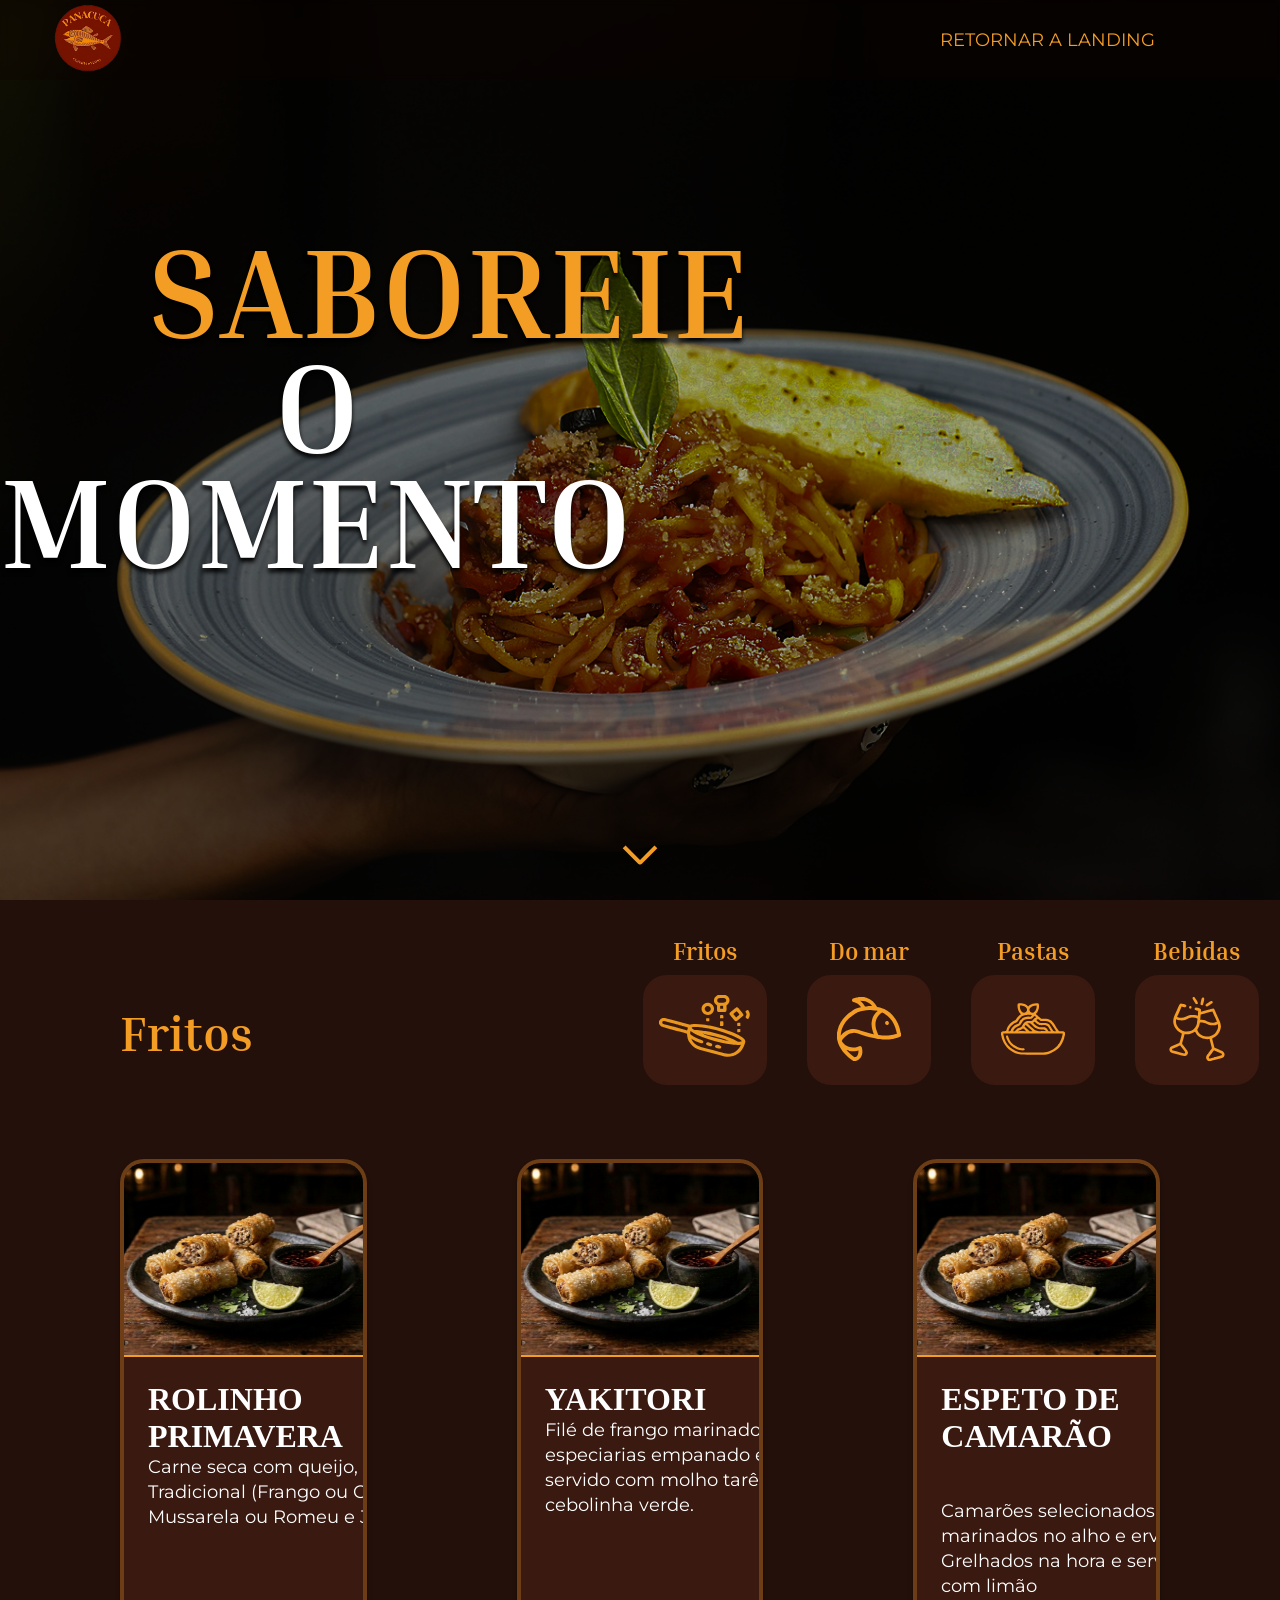
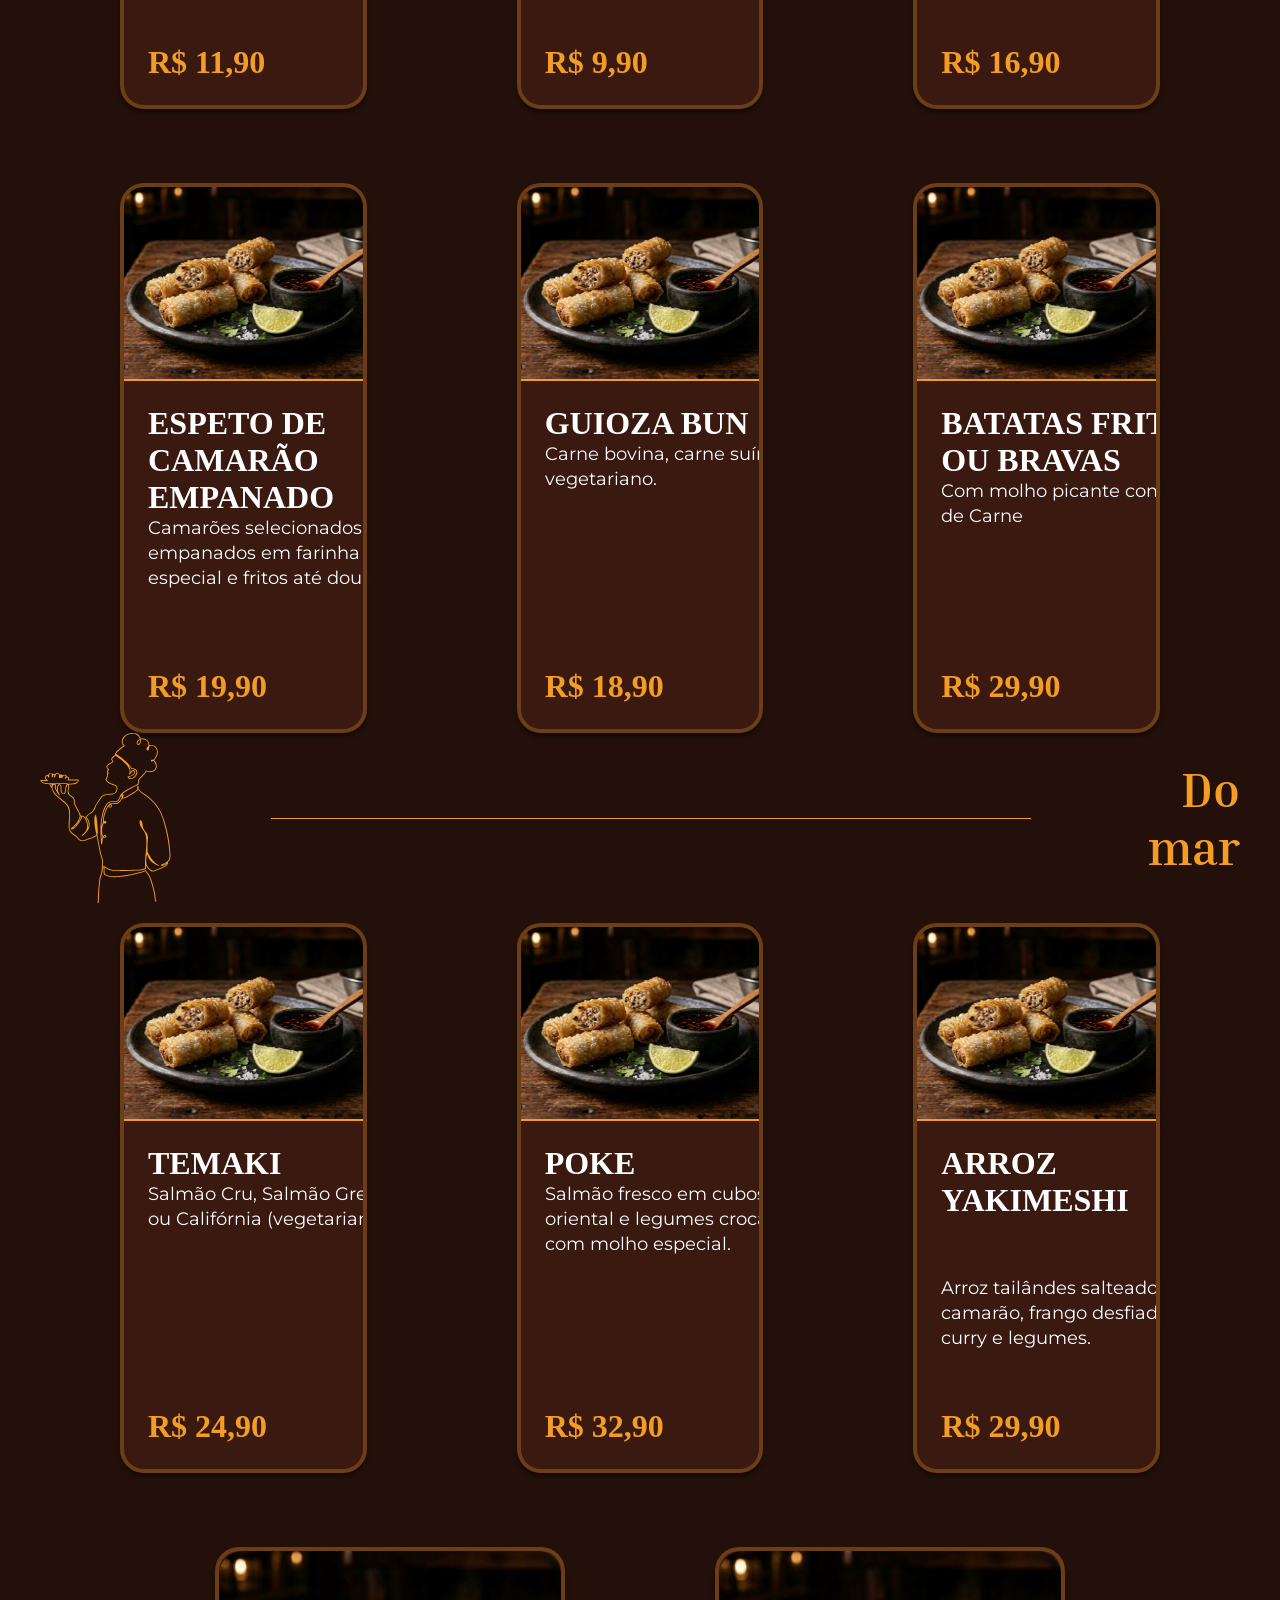
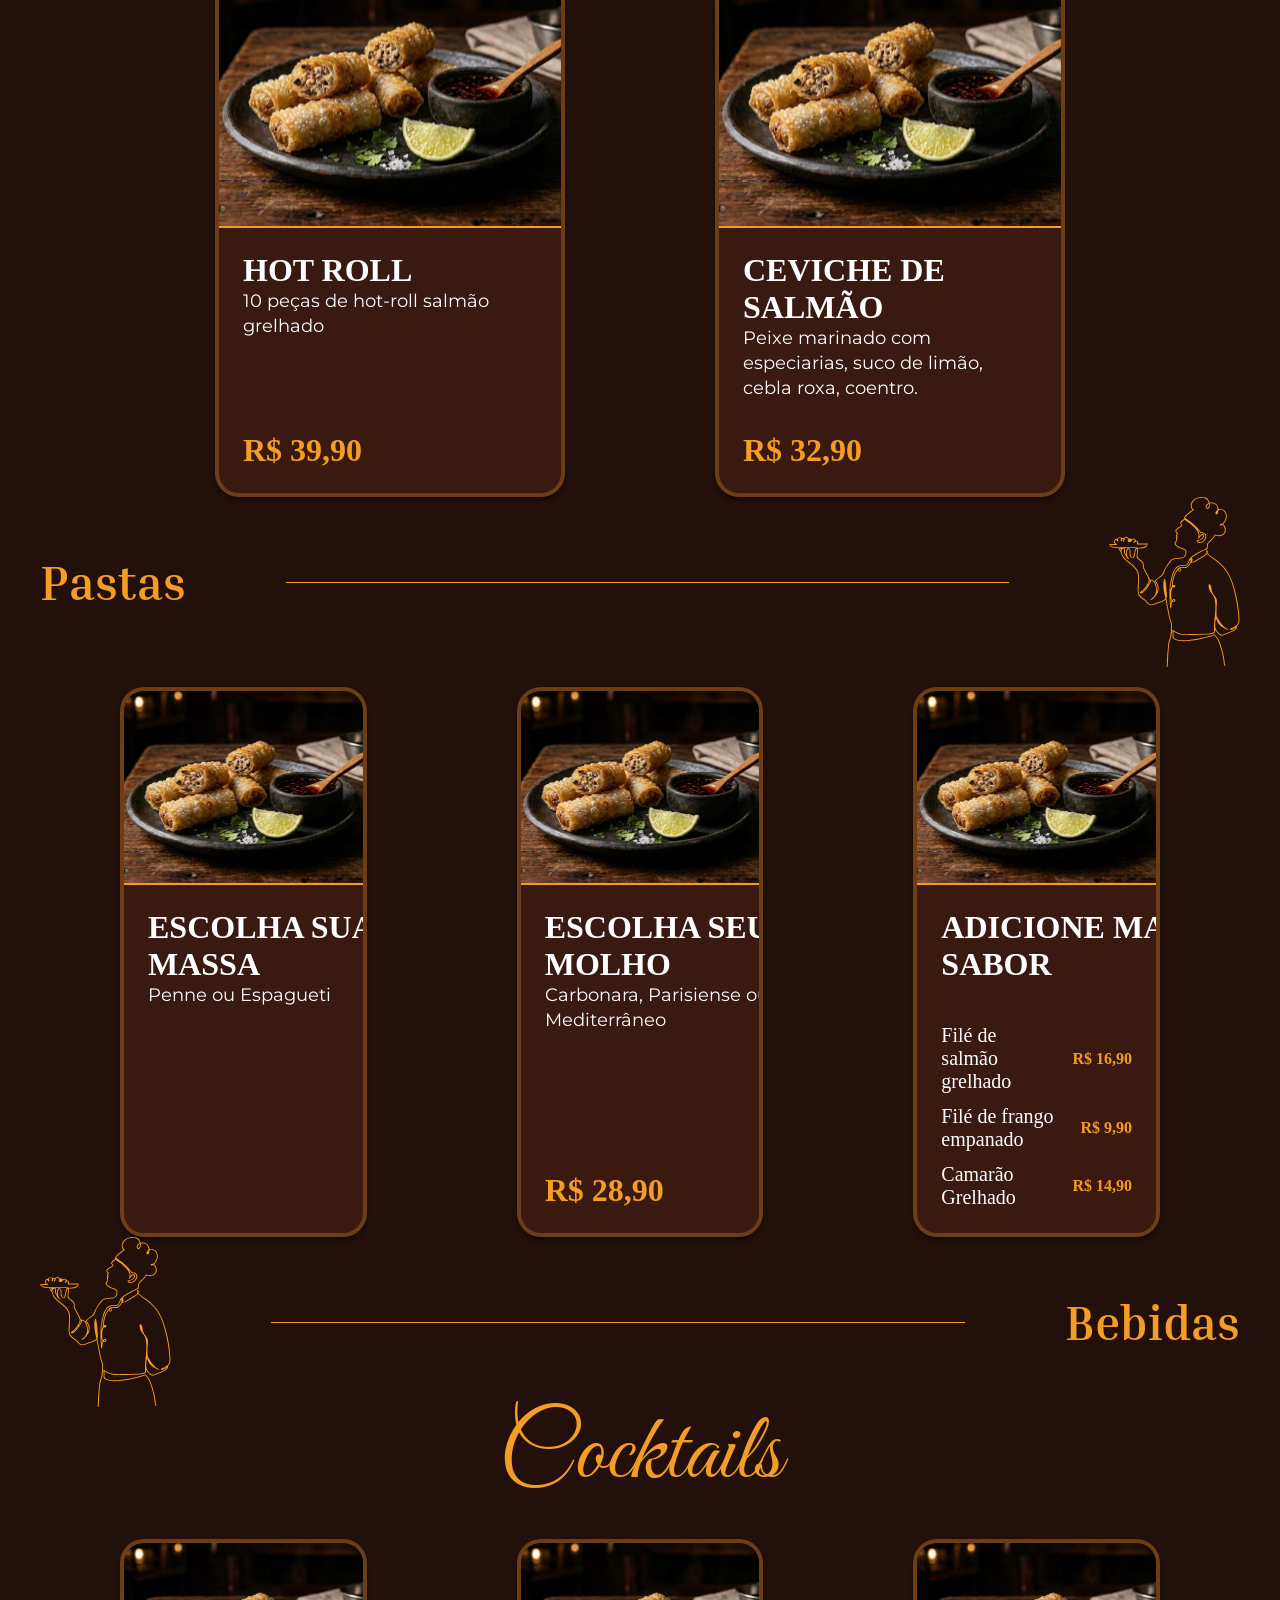
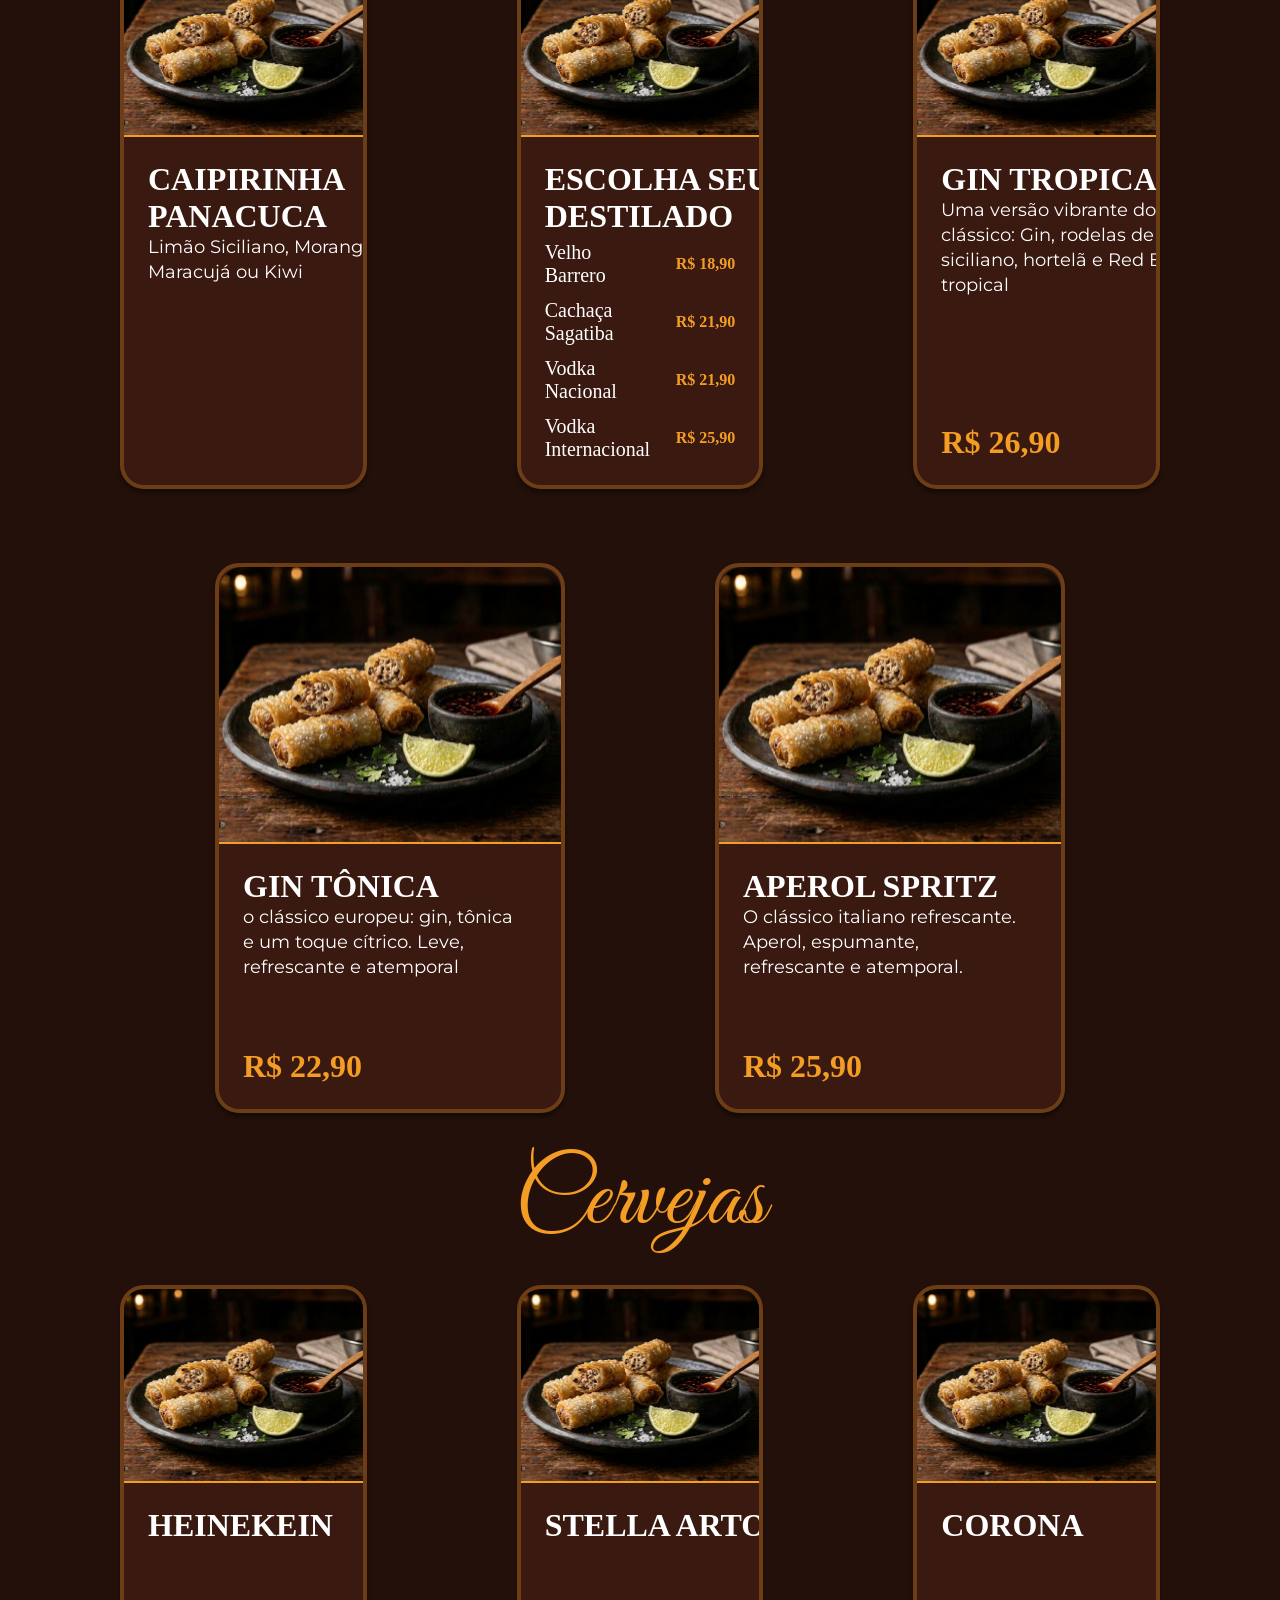
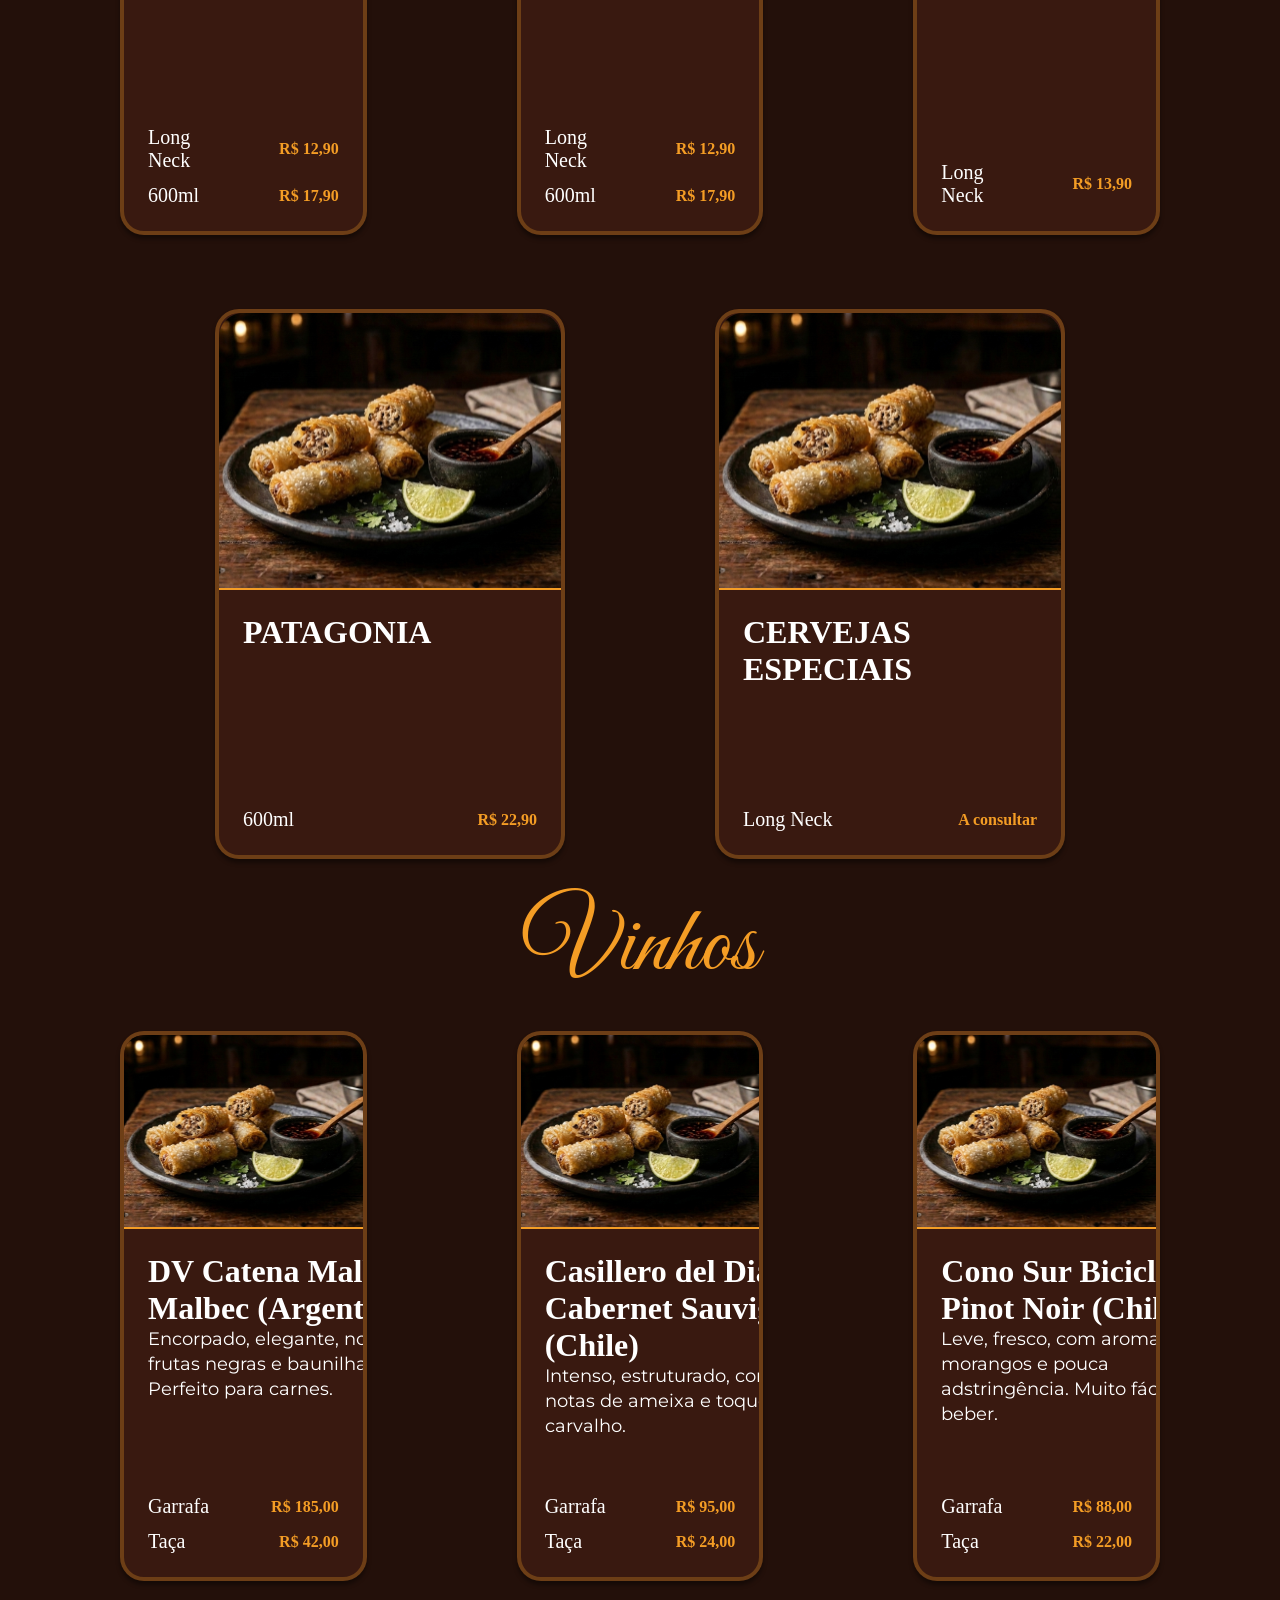
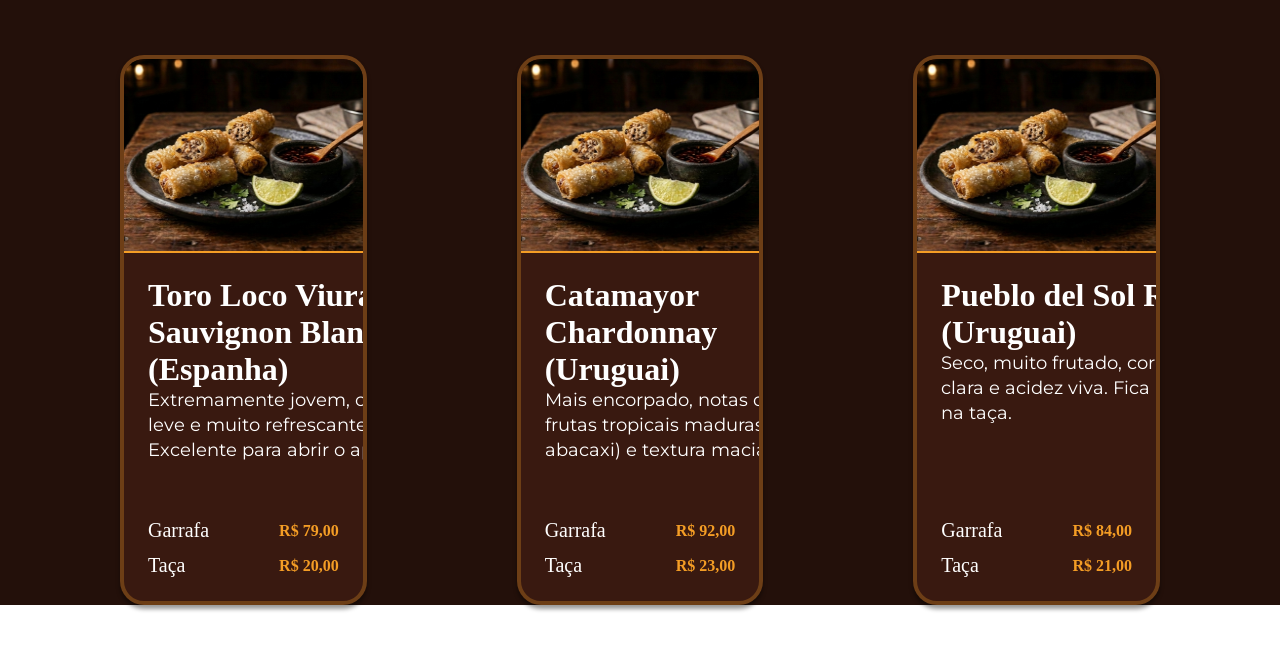
==== commit f6e6fac2: "header-cardapio return-bt fixed" ====
--- a/cardapio.html
+++ b/cardapio.html
@@ -23,13 +23,11 @@
   <body>
     <!-- header-component -->
     <header>
-      <img src="./src/assets/images/site-logo.svg" alt="site-logo" />
+      <a href="./" id="btn-home">
+        <img src="./src/assets/images/site-logo.svg" alt="site-logo">
+      </a>
       <nav class="header-nav">
-        <a href="#about-us">SOBRE</a>
-        <a href="">EVENTOS</a>
-        <a href="">PRATOS</a>
-        <a href="">LOCAL</a>
-        <a href="">CARDÁPIO</a>
+        <a href="./">RETORNAR A LANDING</a>
       </nav>
     </header>
 
--- a/src/styles/cardapio.css
+++ b/src/styles/cardapio.css
@@ -16,8 +16,20 @@
   z-index: 10;
 }
 
-header > img {
+#btn-home {
   height: 75px;
+}
+
+#btn-home img {
+  height: 75px;
+  transition: 2s;
+}
+
+#btn-home:hover {
+
+  img {
+      transform: rotateY(360deg);
+  }
 }
 
 .header-nav {
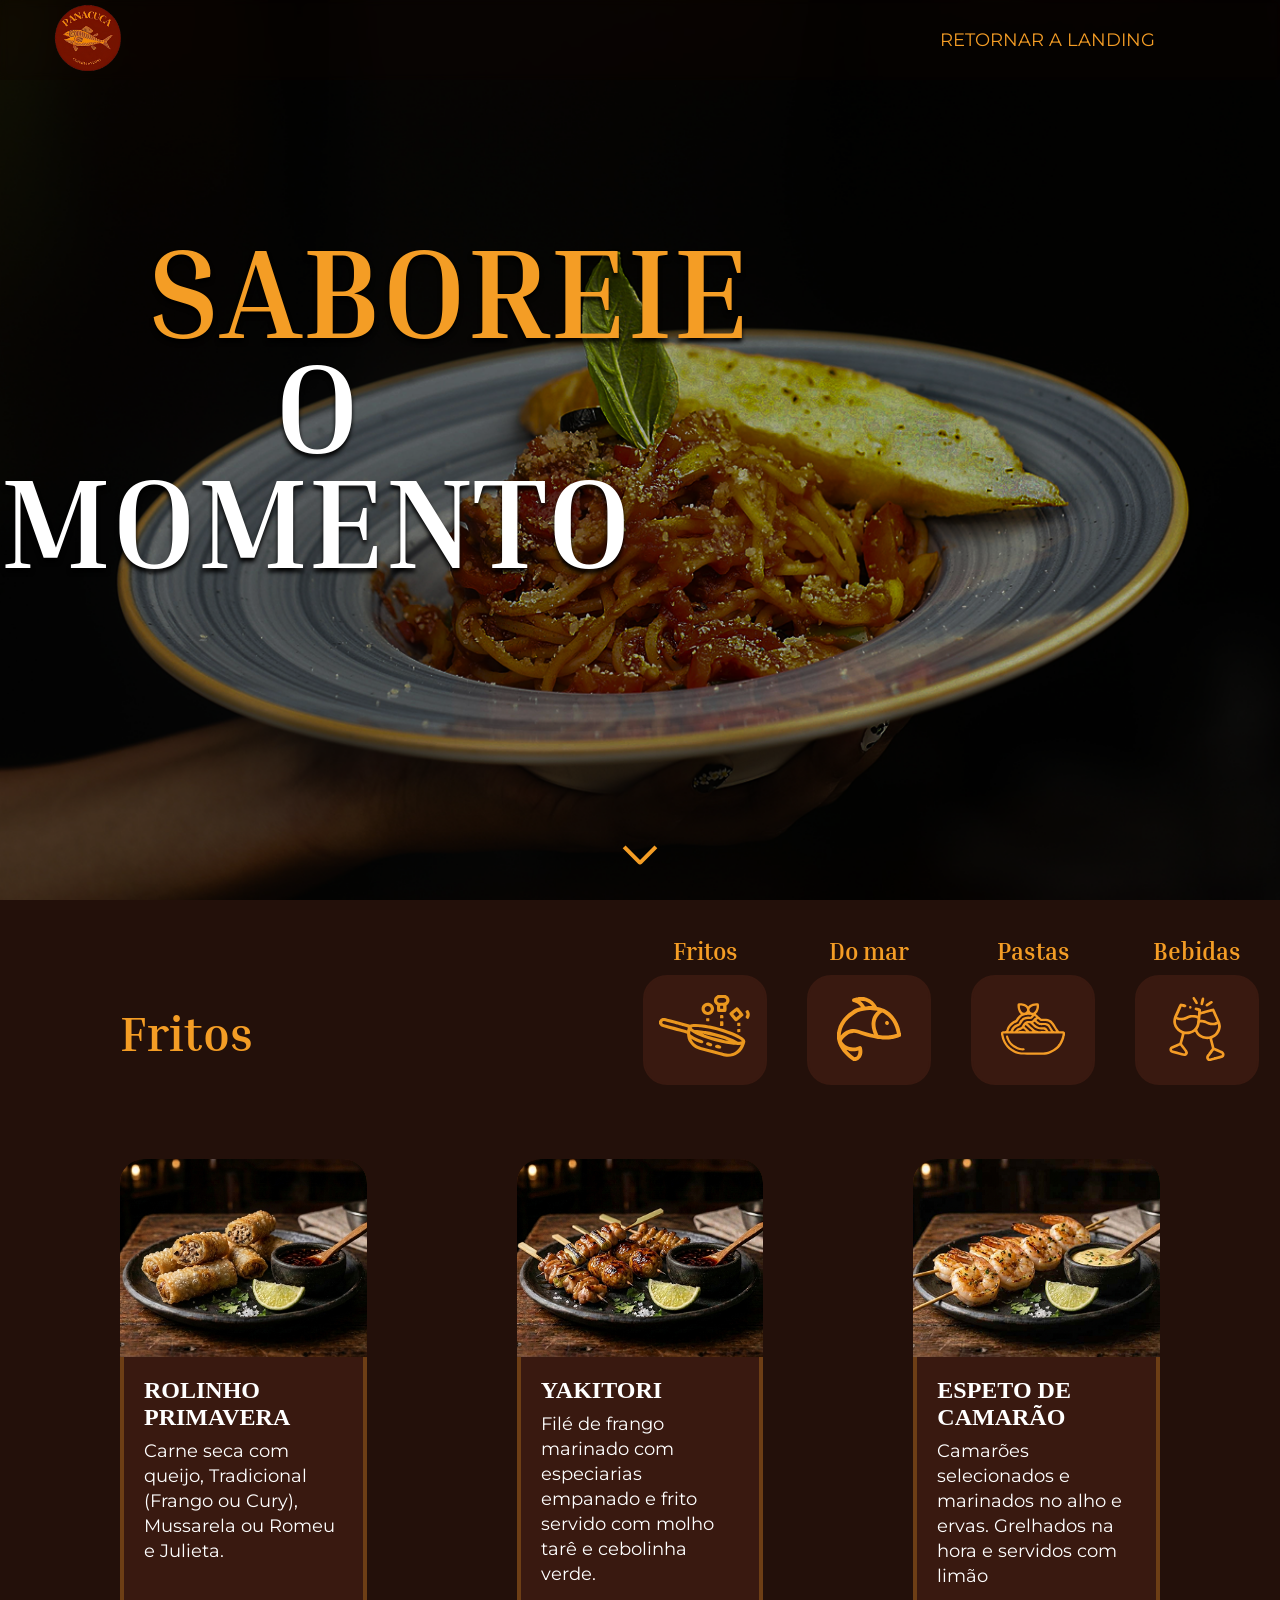
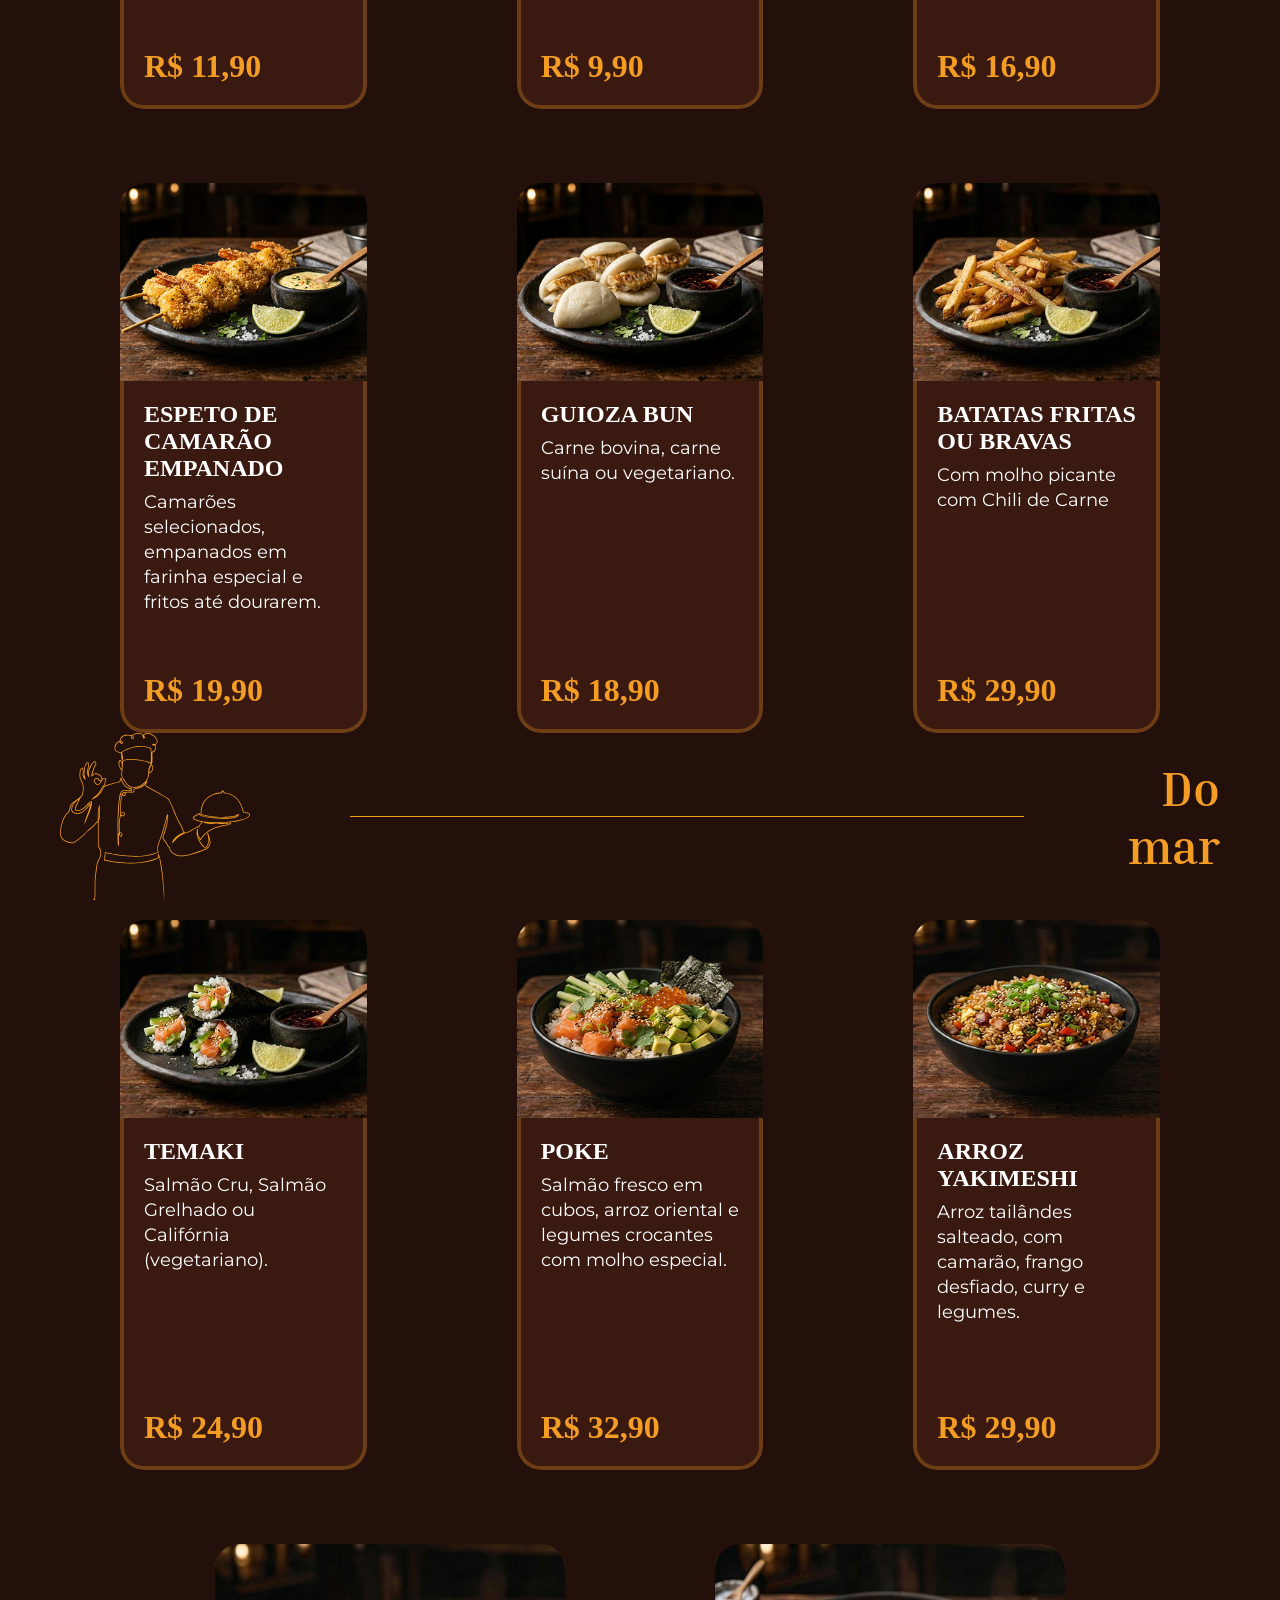
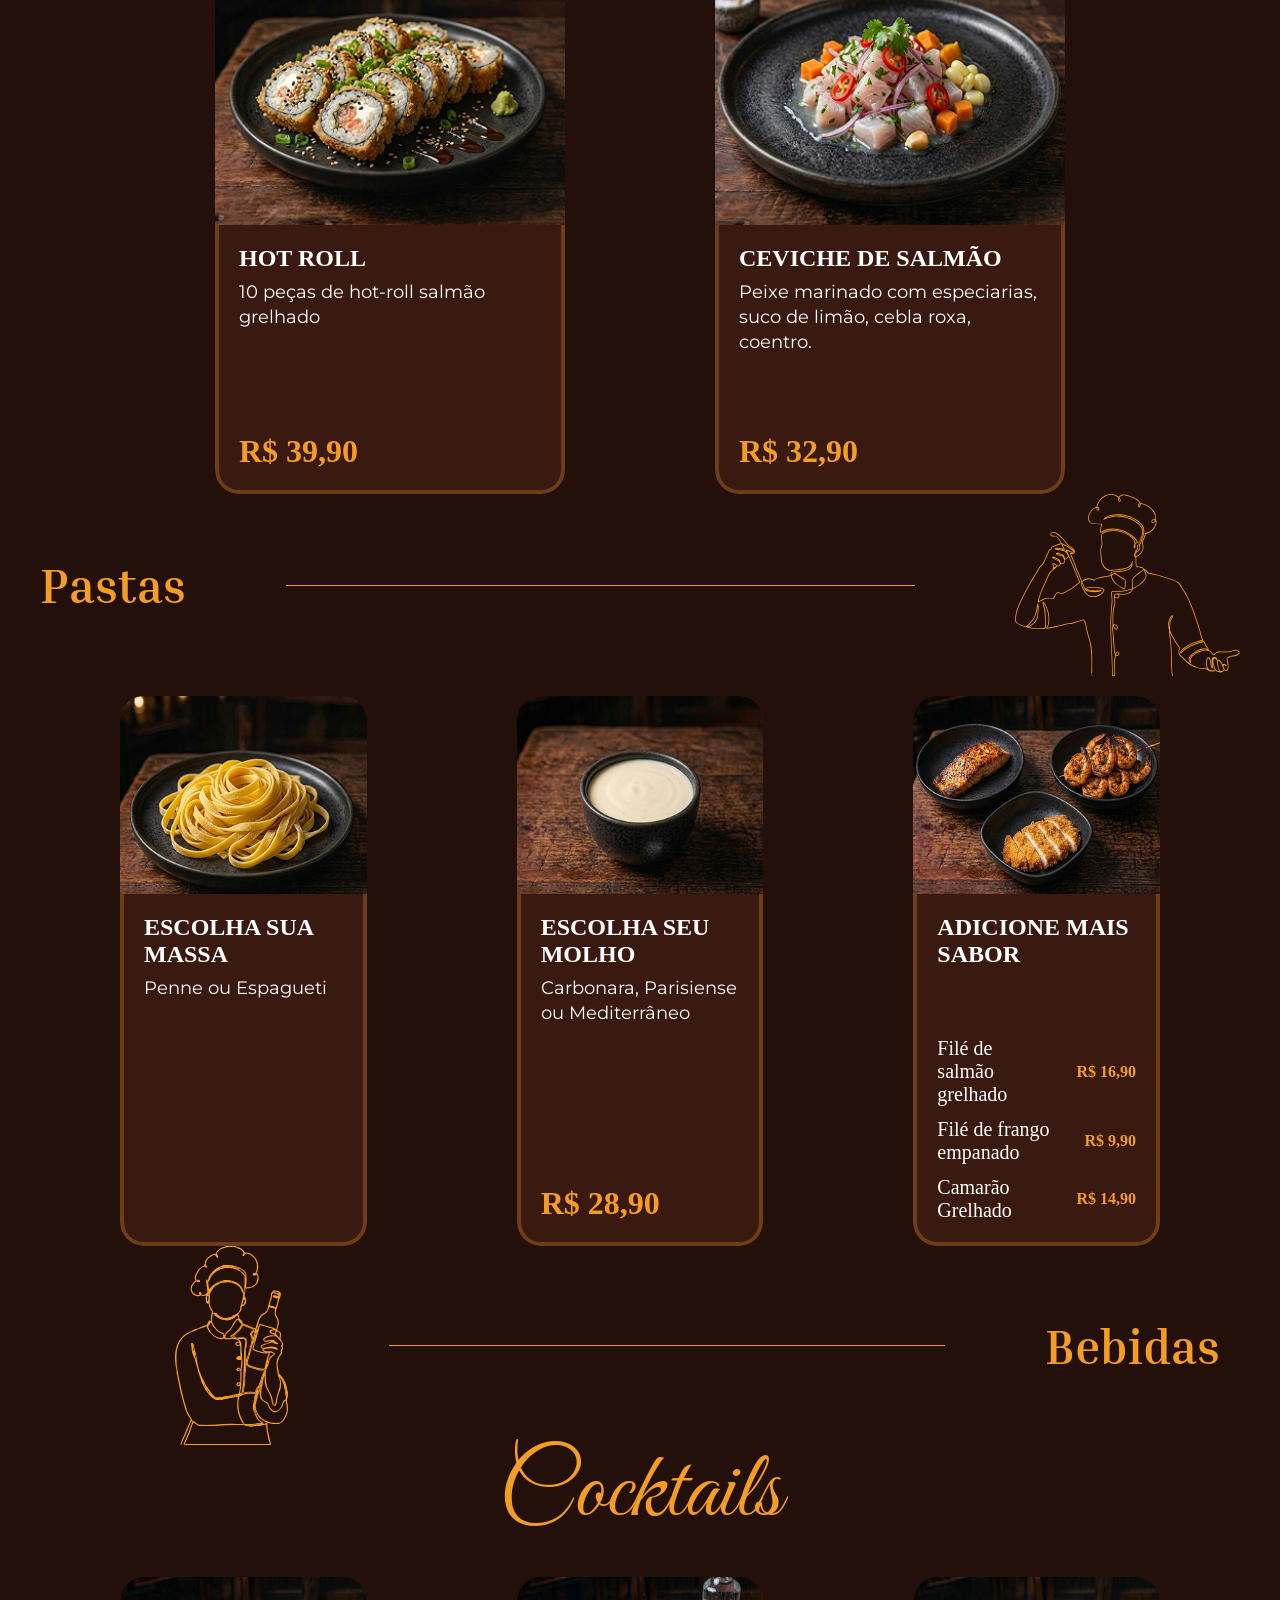
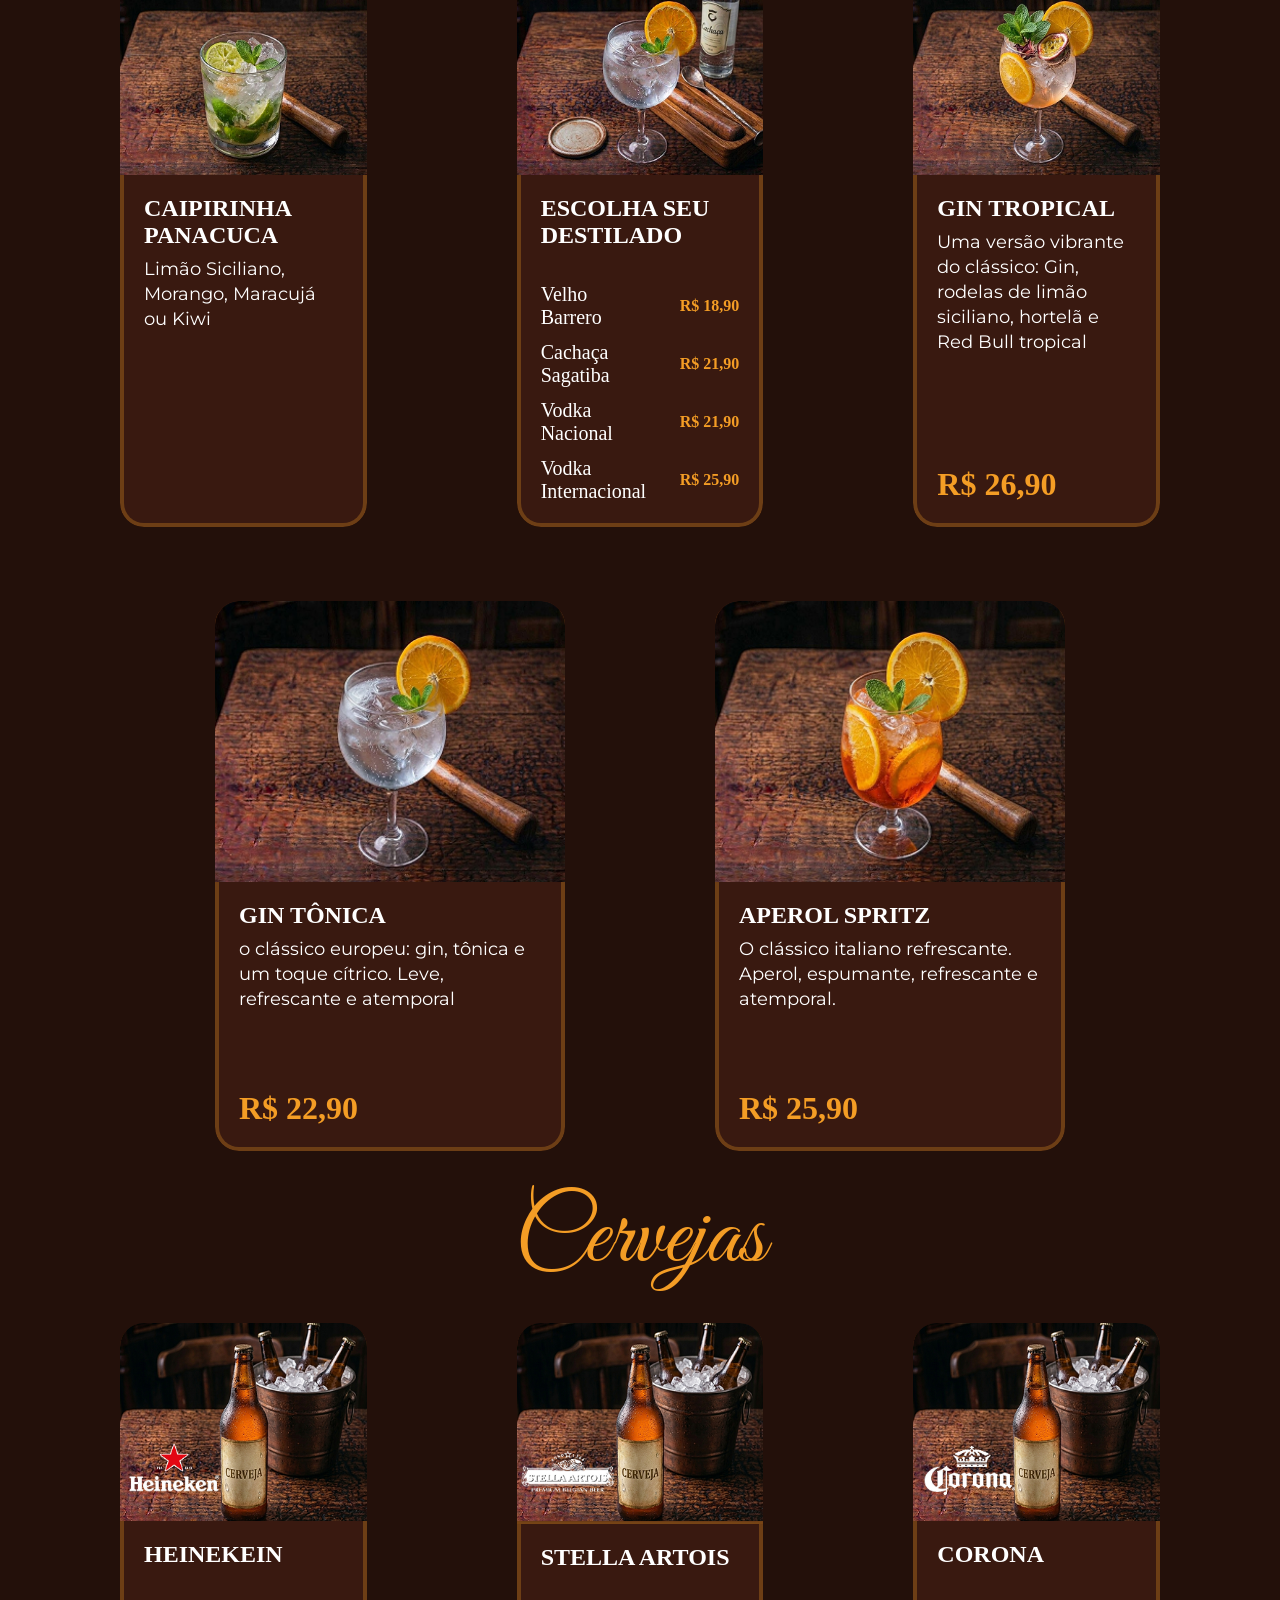
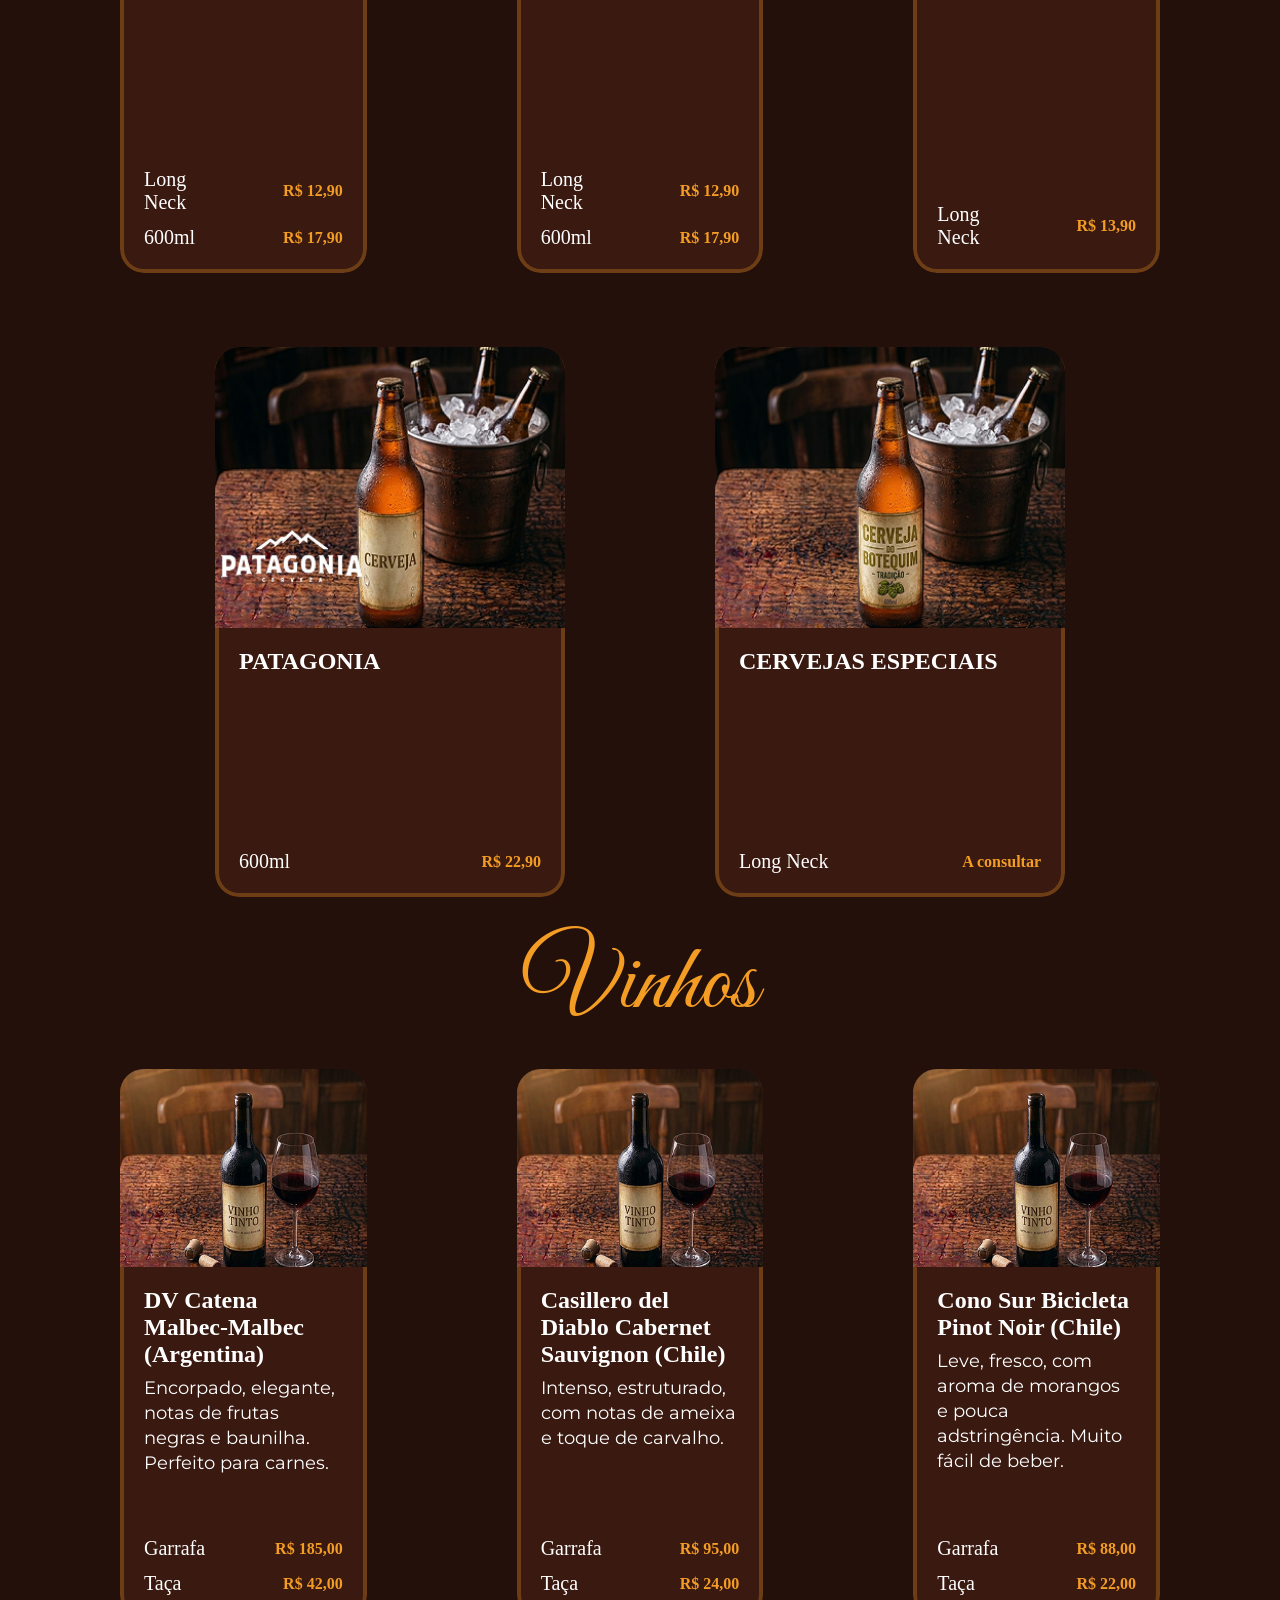
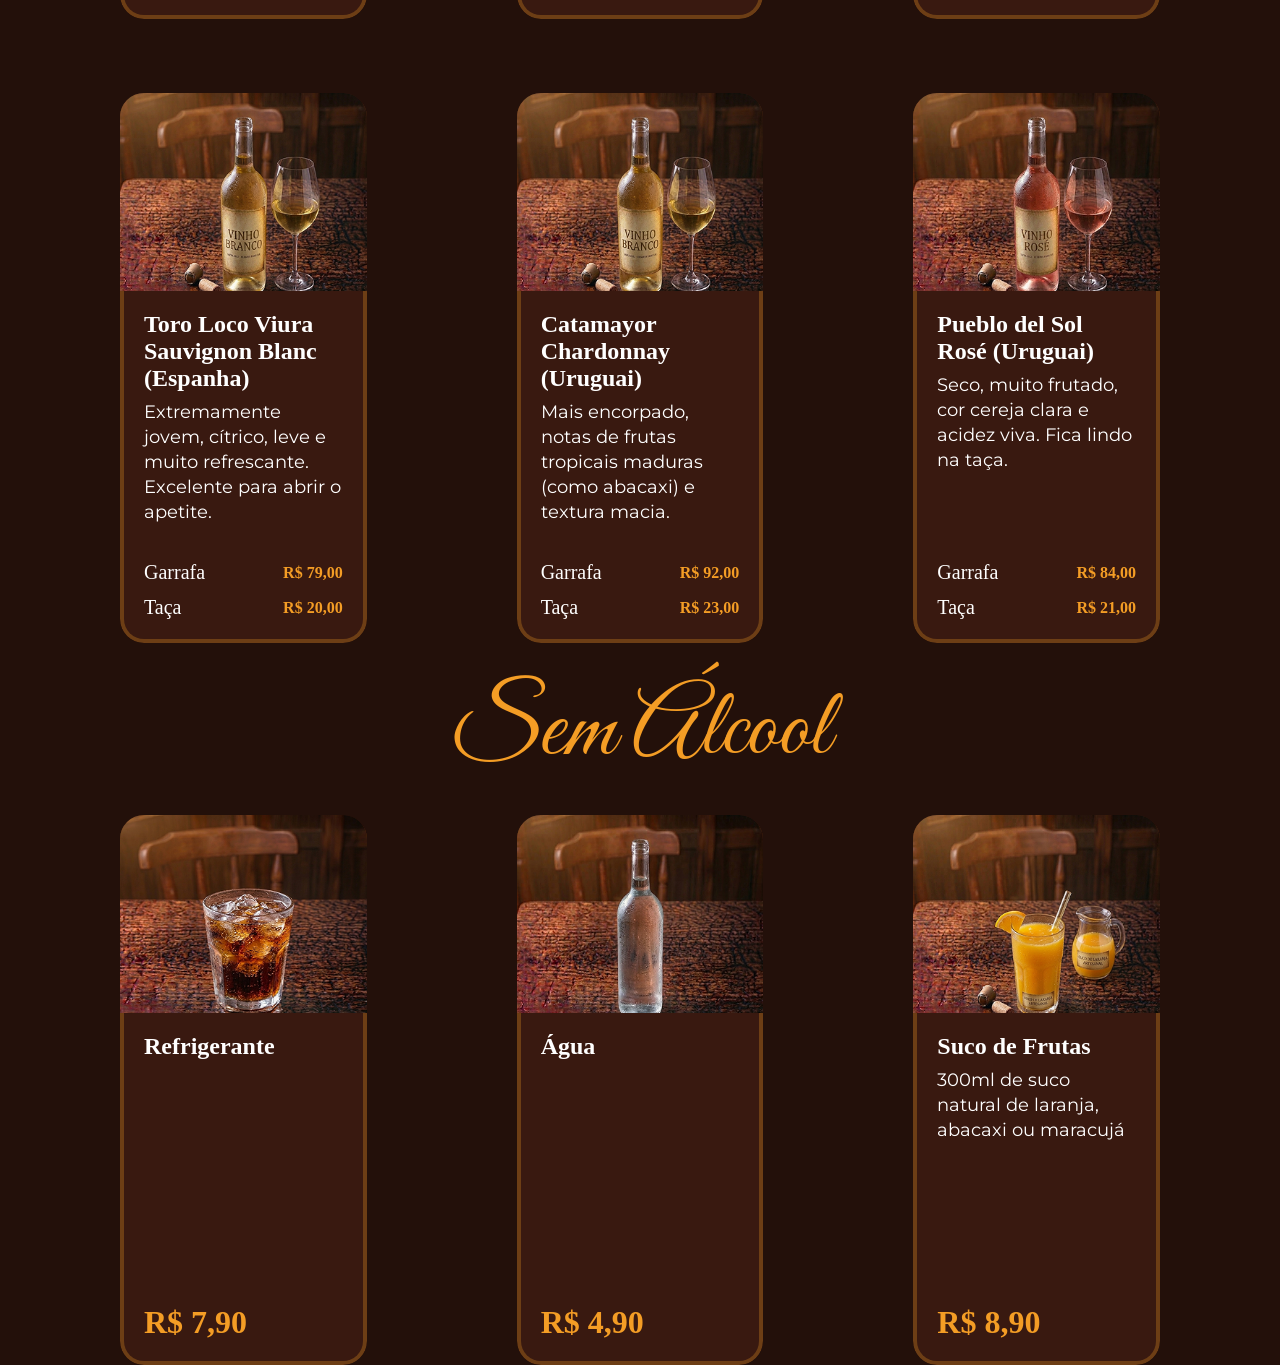
==== commit ae83fcaf: "feat: adicionando as imagens e fazendo pequenas mudanças no estilo dos cards de todas as seções" ====
--- a/cardapio.html
+++ b/cardapio.html
@@ -24,7 +24,7 @@
     <!-- header-component -->
     <header>
       <a href="./" id="btn-home">
-        <img src="./src/assets/images/site-logo.svg" alt="site-logo">
+        <img src="./src/assets/images/site-logo.svg" alt="site-logo" />
       </a>
       <nav class="header-nav">
         <a href="./">RETORNAR A LANDING</a>
@@ -153,8 +153,8 @@
         <div class="card-item">
           <div class="card-foto">
             <img
-              src="./src/assets/images/imagens-cardapio/rolinho-pimavera.svg"
-              alt="Rolinho Primavera"
+              src="./src/assets/images/imagens-cardapio/yaktori-prato.png"
+              alt="Yakitori"
             />
           </div>
 
@@ -173,17 +173,19 @@
         <div class="card-item">
           <div class="card-foto">
             <img
-              src="./src/assets/images/imagens-cardapio/rolinho-pimavera.svg"
-              alt="Rolinho Primavera"
-            />
-          </div>
-
-          <div class="card-info">
-            <h3 class="card-titulo">ESPETO DE CAMARÃO</h3>
-            <p class="card-descricao">
-              Camarões selecionados e marinados no alho e ervas. Grelhados na
-              hora e servidos com limão
-            </p>
+              src="./src/assets/images/imagens-cardapio/espeto-camarao-prato.png"
+              alt="Espeto de Camarão"
+            />
+          </div>
+
+          <div class="card-info">
+            <div class="card-textos-topo">
+              <h3 class="card-titulo">ESPETO DE CAMARÃO</h3>
+              <p class="card-descricao">
+                Camarões selecionados e marinados no alho e ervas. Grelhados na
+                hora e servidos com limão
+              </p>
+            </div>
             <span class="card-preco">R$ 16,90</span>
           </div>
         </div>
@@ -194,8 +196,8 @@
         <div class="card-item">
           <div class="card-foto">
             <img
-              src="./src/assets/images/imagens-cardapio/rolinho-pimavera.svg"
-              alt="Rolinho Primavera"
+              src="./src/assets/images/imagens-cardapio/espeto-camarao-empanado-prato.png"
+              alt="Espeto de Camarão Empanado"
             />
           </div>
 
@@ -214,8 +216,8 @@
         <div class="card-item">
           <div class="card-foto">
             <img
-              src="./src/assets/images/imagens-cardapio/rolinho-pimavera.svg"
-              alt="Rolinho Primavera"
+              src="./src/assets/images/imagens-cardapio/guioza-bun-prato.png"
+              alt="Guioza Bun"
             />
           </div>
 
@@ -233,8 +235,8 @@
         <div class="card-item">
           <div class="card-foto">
             <img
-              src="./src/assets/images/imagens-cardapio/rolinho-pimavera.svg"
-              alt="Rolinho Primavera"
+              src="./src/assets/images/imagens-cardapio/batatas-prato.png"
+              alt="Batatas Fritas ou Bravas"
             />
           </div>
 
@@ -248,13 +250,15 @@
         </div>
       </div>
     </section>
+
+    <!-- DO MAR -->
 
     <section id="secao-do-mar">
       <div class="titulo-secao">
         <img
           class="garcom-img"
-          src="./src/assets/images/garcom1-vetor.svg"
-          alt="garçom segurando bandeja de fritos"
+          src="./src/assets/images/imagens-cardapio/chefe-do-mar.svg"
+          alt="garçom segurando bandeja seção frutos do mar"
         />
         <hr />
 
@@ -266,8 +270,8 @@
         <div class="card-item">
           <div class="card-foto">
             <img
-              src="./src/assets/images/imagens-cardapio/rolinho-pimavera.svg"
-              alt="Rolinho Primavera"
+              src="./src/assets/images/imagens-cardapio/temaki-prato.png"
+              alt="Temaki"
             />
           </div>
 
@@ -285,8 +289,8 @@
         <div class="card-item">
           <div class="card-foto">
             <img
-              src="./src/assets/images/imagens-cardapio/rolinho-pimavera.svg"
-              alt="Rolinho Primavera"
+              src="./src/assets/images/imagens-cardapio/poke-prato.png"
+              alt="Poke"
             />
           </div>
 
@@ -305,17 +309,19 @@
         <div class="card-item">
           <div class="card-foto">
             <img
-              src="./src/assets/images/imagens-cardapio/rolinho-pimavera.svg"
-              alt="Rolinho Primavera"
-            />
-          </div>
-
-          <div class="card-info">
-            <h3 class="card-titulo">ARROZ YAKIMESHI</h3>
-            <p class="card-descricao">
-              Arroz tailândes salteado, com camarão, frango desfiado, curry e
-              legumes.
-            </p>
+              src="./src/assets/images/imagens-cardapio/arroz-yakimeshi-prato.png"
+              alt="Arroz Yakimeshi"
+            />
+          </div>
+
+          <div class="card-info">
+            <div class="card-textos-topo">
+              <h3 class="card-titulo">ARROZ YAKIMESHI</h3>
+              <p class="card-descricao">
+                Arroz tailândes salteado, com camarão, frango desfiado, curry e
+                legumes.
+              </p>
+            </div>
             <span class="card-preco">R$ 29,90</span>
           </div>
         </div>
@@ -326,8 +332,8 @@
         <div class="card-item">
           <div class="card-foto">
             <img
-              src="./src/assets/images/imagens-cardapio/rolinho-pimavera.svg"
-              alt="Rolinho Primavera"
+              src="./src/assets/images/imagens-cardapio/hot-roll-prato.png"
+              alt="Hot Roll"
             />
           </div>
 
@@ -343,8 +349,8 @@
         <div class="card-item">
           <div class="card-foto">
             <img
-              src="./src/assets/images/imagens-cardapio/rolinho-pimavera.svg"
-              alt="Rolinho Primavera"
+              src="./src/assets/images/imagens-cardapio/ceviche-prato.png"
+              alt="Ceviche de Salmão"
             />
           </div>
 
@@ -361,6 +367,8 @@
         </div>
       </div>
     </section>
+
+    <!-- PASTAS -->
 
     <section id="secao-pastas">
       <div class="titulo-secao">
@@ -368,8 +376,8 @@
         <hr />
         <img
           class="garcom-img"
-          src="./src/assets/images/garcom1-vetor.svg"
-          alt="garçom segurando bandeja de fritos"
+          src="./src/assets/images/imagens-cardapio/chefe-pastas.svg"
+          alt="garçom com concha de molho"
         />
       </div>
 
@@ -378,8 +386,8 @@
         <div class="card-item">
           <div class="card-foto">
             <img
-              src="./src/assets/images/imagens-cardapio/rolinho-pimavera.svg"
-              alt="Rolinho Primavera"
+              src="./src/assets/images/imagens-cardapio/massas-prato.png"
+              alt="Massas"
             />
           </div>
 
@@ -394,8 +402,8 @@
         <div class="card-item">
           <div class="card-foto">
             <img
-              src="./src/assets/images/imagens-cardapio/rolinho-pimavera.svg"
-              alt="Rolinho Primavera"
+              src="./src/assets/images/imagens-cardapio/molhos-prato.png"
+              alt="Molhos"
             />
           </div>
 
@@ -413,8 +421,8 @@
         <div class="card-item">
           <div class="card-foto">
             <img
-              src="./src/assets/images/imagens-cardapio/rolinho-pimavera.svg"
-              alt="Rolinho Primavera"
+              src="./src/assets/images/imagens-cardapio/proteinas-prato.png"
+              alt="Proteínas"
             />
           </div>
 
@@ -438,13 +446,15 @@
         </div>
       </div>
     </section>
+
+    <!-- BEBIDAS -->
 
     <section id="secao-bebidas">
       <div class="titulo-secao">
         <img
-          class="garcom-img"
-          src="./src/assets/images/garcom1-vetor.svg"
-          alt="garçom segurando bandeja de fritos"
+          class="garcom-bebidas-img"
+          src="./src/assets/images/imagens-cardapio/chefe - bebidas.svg"
+          alt="garçom segurando garrafa de bebida"
         />
         <hr />
         <h1 class="texto-divisor">Bebidas</h1>
@@ -458,8 +468,8 @@
         <div class="card-item">
           <div class="card-foto">
             <img
-              src="./src/assets/images/imagens-cardapio/rolinho-pimavera.svg"
-              alt="Rolinho Primavera"
+              src="./src/assets/images/imagens-cardapio/caipirinha-bebida.png"
+              alt="Caipirinha Panacuca"
             />
           </div>
 
@@ -476,8 +486,8 @@
         <div class="card-item">
           <div class="card-foto">
             <img
-              src="./src/assets/images/imagens-cardapio/rolinho-pimavera.svg"
-              alt="Rolinho Primavera"
+              src="./src/assets/images/imagens-cardapio/cachaca-bebida.png"
+              alt="Cachaça"
             />
           </div>
 
@@ -508,8 +518,8 @@
         <div class="card-item">
           <div class="card-foto">
             <img
-              src="./src/assets/images/imagens-cardapio/rolinho-pimavera.svg"
-              alt="Rolinho Primavera"
+              src="./src/assets/images/imagens-cardapio/gin-tropical-bebida.png"
+              alt="GIN TROPICAL"
             />
           </div>
 
@@ -531,8 +541,8 @@
         <div class="card-item">
           <div class="card-foto">
             <img
-              src="./src/assets/images/imagens-cardapio/rolinho-pimavera.svg"
-              alt="Rolinho Primavera"
+              src="./src/assets/images/imagens-cardapio/tonica-bebida.png"
+              alt="GIN TÔNICA"
             />
           </div>
 
@@ -551,8 +561,8 @@
         <div class="card-item">
           <div class="card-foto">
             <img
-              src="./src/assets/images/imagens-cardapio/rolinho-pimavera.svg"
-              alt="Rolinho Primavera"
+              src="./src/assets/images/imagens-cardapio/aperol-bebida.png"
+              alt="APEROL SPRITZ"
             />
           </div>
 
@@ -578,8 +588,8 @@
         <div class="card-item">
           <div class="card-foto">
             <img
-              src="./src/assets/images/imagens-cardapio/rolinho-pimavera.svg"
-              alt="Rolinho Primavera"
+              src="./src/assets/images/imagens-cardapio/heinekein-cerveja.png"
+              alt="Heineken"
             />
           </div>
 
@@ -601,8 +611,8 @@
         <div class="card-item">
           <div class="card-foto">
             <img
-              src="./src/assets/images/imagens-cardapio/rolinho-pimavera.svg"
-              alt="Rolinho Primavera"
+              src="./src/assets/images/imagens-cardapio/stella-artois-cerveja.png"
+              alt="STELLA ARTOIS"
             />
           </div>
 
@@ -625,8 +635,8 @@
         <div class="card-item">
           <div class="card-foto">
             <img
-              src="./src/assets/images/imagens-cardapio/rolinho-pimavera.svg"
-              alt="Rolinho Primavera"
+              src="./src/assets/images/imagens-cardapio/corona-cerveja.png"
+              alt="CORONA"
             />
           </div>
 
@@ -647,8 +657,8 @@
         <div class="card-item">
           <div class="card-foto">
             <img
-              src="./src/assets/images/imagens-cardapio/rolinho-pimavera.svg"
-              alt="Rolinho Primavera"
+              src="./src/assets/images/imagens-cardapio/patagonia-cerveja.png"
+              alt="PATAGONIA"
             />
           </div>
 
@@ -666,8 +676,8 @@
         <div class="card-item">
           <div class="card-foto">
             <img
-              src="./src/assets/images/imagens-cardapio/rolinho-pimavera.svg"
-              alt="Rolinho Primavera"
+              src="./src/assets/images/imagens-cardapio/cervejas-especiais.png"
+              alt="Cervejas Especiais"
             />
           </div>
 
@@ -692,8 +702,8 @@
         <div class="card-item">
           <div class="card-foto">
             <img
-              src="./src/assets/images/imagens-cardapio/rolinho-pimavera.svg"
-              alt="Rolinho Primavera"
+              src="./src/assets/images/imagens-cardapio/vinho-tinto.png"
+              alt="Vinho Tinto DV Catena Malbec-Malbec (Argentina)"
             />
           </div>
 
@@ -701,8 +711,8 @@
             <div class="card-textos-topo">
               <h3 class="card-titulo">DV Catena Malbec-Malbec (Argentina)</h3>
               <p class="card-descricao">
-               Encorpado, elegante, notas de frutas negras e baunilha.
-                Perfeito para carnes.
+                Encorpado, elegante, notas de frutas negras e baunilha. Perfeito
+                para carnes.
               </p>
             </div>
             <ul class="card-lista">
@@ -721,8 +731,8 @@
         <div class="card-item">
           <div class="card-foto">
             <img
-              src="./src/assets/images/imagens-cardapio/rolinho-pimavera.svg"
-              alt="Rolinho Primavera"
+              src="./src/assets/images/imagens-cardapio/vinho-tinto.png"
+              alt="Casillero del Diablo Cabernet Sauvignon (Chile)"
             />
           </div>
 
@@ -732,8 +742,7 @@
                 Casillero del Diablo Cabernet Sauvignon (Chile)
               </h3>
               <p class="card-descricao">
-                Intenso, estruturado, com notas de ameixa e toque de
-                carvalho.
+                Intenso, estruturado, com notas de ameixa e toque de carvalho.
               </p>
             </div>
             <ul class="card-lista">
@@ -753,8 +762,8 @@
         <div class="card-item">
           <div class="card-foto">
             <img
-              src="./src/assets/images/imagens-cardapio/rolinho-pimavera.svg"
-              alt="Rolinho Primavera"
+              src="./src/assets/images/imagens-cardapio/vinho-tinto.png"
+              alt="Cono Sur Bicicleta Pinot Noir (Chile)"
             />
           </div>
 
@@ -762,7 +771,8 @@
             <div class="card-textos-topo">
               <h3 class="card-titulo">Cono Sur Bicicleta Pinot Noir (Chile)</h3>
               <p class="card-descricao">
-                 Leve, fresco, com aroma de morangos e pouca adstringência. Muito fácil de beber.
+                Leve, fresco, com aroma de morangos e pouca adstringência. Muito
+                fácil de beber.
               </p>
             </div>
             <ul class="card-lista">
@@ -784,16 +794,19 @@
         <div class="card-item">
           <div class="card-foto">
             <img
-              src="./src/assets/images/imagens-cardapio/rolinho-pimavera.svg"
-              alt="Rolinho Primavera"
-            />
-          </div>
-
-          <div class="card-info">
-            <div class="card-textos-topo">
-              <h3 class="card-titulo">Toro Loco Viura Sauvignon Blanc (Espanha)</h3>
-              <p class="card-descricao">
-               Extremamente jovem, cítrico, leve e muito refrescante. Excelente para abrir o apetite.
+              src="./src/assets/images/imagens-cardapio/vinho-branco.png"
+              alt="Toro Loco Viura Sauvignon Blanc (Espanha)"
+            />
+          </div>
+
+          <div class="card-info">
+            <div class="card-textos-topo">
+              <h3 class="card-titulo">
+                Toro Loco Viura Sauvignon Blanc (Espanha)
+              </h3>
+              <p class="card-descricao">
+                Extremamente jovem, cítrico, leve e muito refrescante. Excelente
+                para abrir o apetite.
               </p>
             </div>
             <ul class="card-lista">
@@ -812,18 +825,17 @@
         <div class="card-item">
           <div class="card-foto">
             <img
-              src="./src/assets/images/imagens-cardapio/rolinho-pimavera.svg"
-              alt="Rolinho Primavera"
-            />
-          </div>
-
-          <div class="card-info">
-            <div class="card-textos-topo">
-              <h3 class="card-titulo">
-                Catamayor Chardonnay (Uruguai)
-              </h3>
-              <p class="card-descricao">
-                Mais encorpado, notas de frutas tropicais maduras (como abacaxi) e textura macia.
+              src="./src/assets/images/imagens-cardapio/vinho-branco.png"
+              alt="Catamayor Chardonnay (Uruguai)"
+            />
+          </div>
+
+          <div class="card-info">
+            <div class="card-textos-topo">
+              <h3 class="card-titulo">Catamayor Chardonnay (Uruguai)</h3>
+              <p class="card-descricao">
+                Mais encorpado, notas de frutas tropicais maduras (como abacaxi)
+                e textura macia.
               </p>
             </div>
             <ul class="card-lista">
@@ -843,8 +855,8 @@
         <div class="card-item">
           <div class="card-foto">
             <img
-              src="./src/assets/images/imagens-cardapio/rolinho-pimavera.svg"
-              alt="Rolinho Primavera"
+              src="./src/assets/images/imagens-cardapio/vinho-rose.png"
+              alt="Pueblo del Sol Rosé (Uruguai)"
             />
           </div>
 
@@ -852,7 +864,8 @@
             <div class="card-textos-topo">
               <h3 class="card-titulo">Pueblo del Sol Rosé (Uruguai)</h3>
               <p class="card-descricao">
-                 Seco, muito frutado, cor cereja clara e acidez viva. Fica lindo na taça.
+                Seco, muito frutado, cor cereja clara e acidez viva. Fica lindo
+                na taça.
               </p>
             </div>
             <ul class="card-lista">
@@ -869,7 +882,73 @@
         </div>
       </div>
 
-      
+      <!-- SEM ALCOOL -->
+      <h1 class="titulos-subsecoes-bebidas">Sem Álcool</h1>
+
+      <div class="cards-container-1">
+        <!-- CARD 1 -->
+        <div class="card-item">
+          <div class="card-foto">
+            <img
+              src="./src/assets/images/imagens-cardapio/refrigerante.png"
+              alt="Refrigerante"
+            />
+          </div>
+
+          <div class="card-info">
+            <div class="card-textos-topo">
+              <h3 class="card-titulo">Refrigerante</h3>
+            </div>
+            <span class="card-preco">R$ 7,90</span>
+          </div>
+        </div>
+        <!-- CARD 2 -->
+        <div class="card-item">
+          <div class="card-foto">
+            <img
+              src="./src/assets/images/imagens-cardapio/garrafa-agua.png"
+              alt="Garrafa de Água"
+            />
+          </div>
+
+          <div class="card-info">
+            <div class="card-textos-topo">
+              <h3 class="card-titulo">Água</h3>
+            </div>
+            <span class="card-preco">R$ 4,90</span>
+          </div>
+        </div>
+        <!-- CARD 3 -->
+        <div class="card-item">
+          <div class="card-foto">
+            <img
+              src="./src/assets/images/imagens-cardapio/suco.png"
+              alt="Suco de Frutas"
+            />
+          </div>
+
+          <div class="card-info">
+            <div class="card-textos-topo">
+              <h3 class="card-titulo">Suco de Frutas</h3>
+              <p class="card-descricao">
+                300ml de suco natural de laranja, abacaxi ou maracujá
+              </p>
+            </div>
+            <span class="card-preco">R$ 8,90</span>
+          </div>
+        </div>
+      </div>
     </section>
+    <div vw class="enabled">
+      <div vw-access-button class="active"></div>
+      <div vw-plugin-wrapper>
+        <div class="vw-plugin-top-wrapper"></div>
+      </div>
+    </div>
+    <script src="https://vlibras.gov.br/app/vlibras-plugin.js"></script>
+    <script>
+      new window.VLibras.Widget("https://vlibras.gov.br/app");
+    </script>
+
   </body>
 </html>
--- a/src/styles/cardapio.css
+++ b/src/styles/cardapio.css
@@ -189,7 +189,8 @@
   justify-content: space-between;
   align-items: center;
   width: 100%;
-  padding: 0 40px;
+  padding: 0px 60px;
+  padding-left: px;
   gap: 100px;
 }
 
@@ -243,7 +244,8 @@
   justify-content: space-between;
   align-items: center;
   width: 100%;
-  padding: 0 40px;
+  padding-right: 60px;
+  padding-left: 40px;
   gap: 100px;
 }
 
@@ -276,6 +278,13 @@
   margin-top: 40px;
 }
 
+/* BEBIDAS */
+
+.titulo-secao
+
+.garcom-bebidas-img {
+  margin-left: 0px;
+}
 
 /* ESTILO DOS CARDS */
 
@@ -284,9 +293,10 @@
   height: 550px;
   background: #391910;
   border-radius: 24px;
-  border: 4px solid rgba(244, 157, 37, 0.28);
-  box-shadow: 0 4px 4px 0 rgba(0, 0, 0, 0.4);
+  
+
   overflow: hidden; /* Corta a imagem nas pontas arredondadas */
+
 
   transition: transform 0.3s ease;
 
@@ -306,26 +316,41 @@
 
 /* Espaçamento interno dos textos */
 .card-info {
-  padding: 24px;
-  display: flex;
-  flex-direction: column;
-  justify-content: space-between;
+  padding: 20px;
+  display: flex;
+  flex-direction: column;
+  justify-content: space-between;
+
+  border-top-color: transparent;
+  border-left: 4px solid rgba(244, 157, 37, 0.28);
+  border-right: 4px solid rgba(244, 157, 37, 0.28);
+  border-bottom: 4px solid rgba(244, 157, 37, 0.28);
+
+  border-bottom-left-radius: 24px;
+  border-bottom-right-radius: 24px;
+
+  box-shadow: 0 4px 4px 0 rgba(0, 0, 0, 0.4);
 
   height: 100%;
 }
 
+.card-textos-topo {
+  display: flex;
+  flex-direction: column;
+  gap: 8px;
+  margin-bottom: 15px;
+}
+
 .card-titulo {
-  width: 294px;
   color: #fff;
   font-family: Inter;
-  font-size: 32px;
+  font-size: 24px;
   font-style: normal;
   font-weight: 700;
   line-height: normal;
 }
 
 .card-descricao {
-  width: 281px;
   color: #fff;
   font-family: Montserrat;
   font-size: 18px;
@@ -344,7 +369,15 @@
   line-height: normal;
 }
 .card-foto {
-  border-bottom: 2px solid #f49d25;
+  
+
+  
+  box-shadow: 
+    -4px -4px 4px 0px rgba(0, 0, 0, 0.4),              
+    4px -4px 4px 0px rgba(0, 0, 0, 0.4),               
+    inset -4px -4px 4px 0px rgba(244, 157, 37, 0.2),  
+    inset 4px -4px 4px 0px rgba(244, 157, 37, 0.2);
+
 }
 
 /* ESTILO DOS CARDS DIFERENTES E DO CONTAINERS DE CARDS */
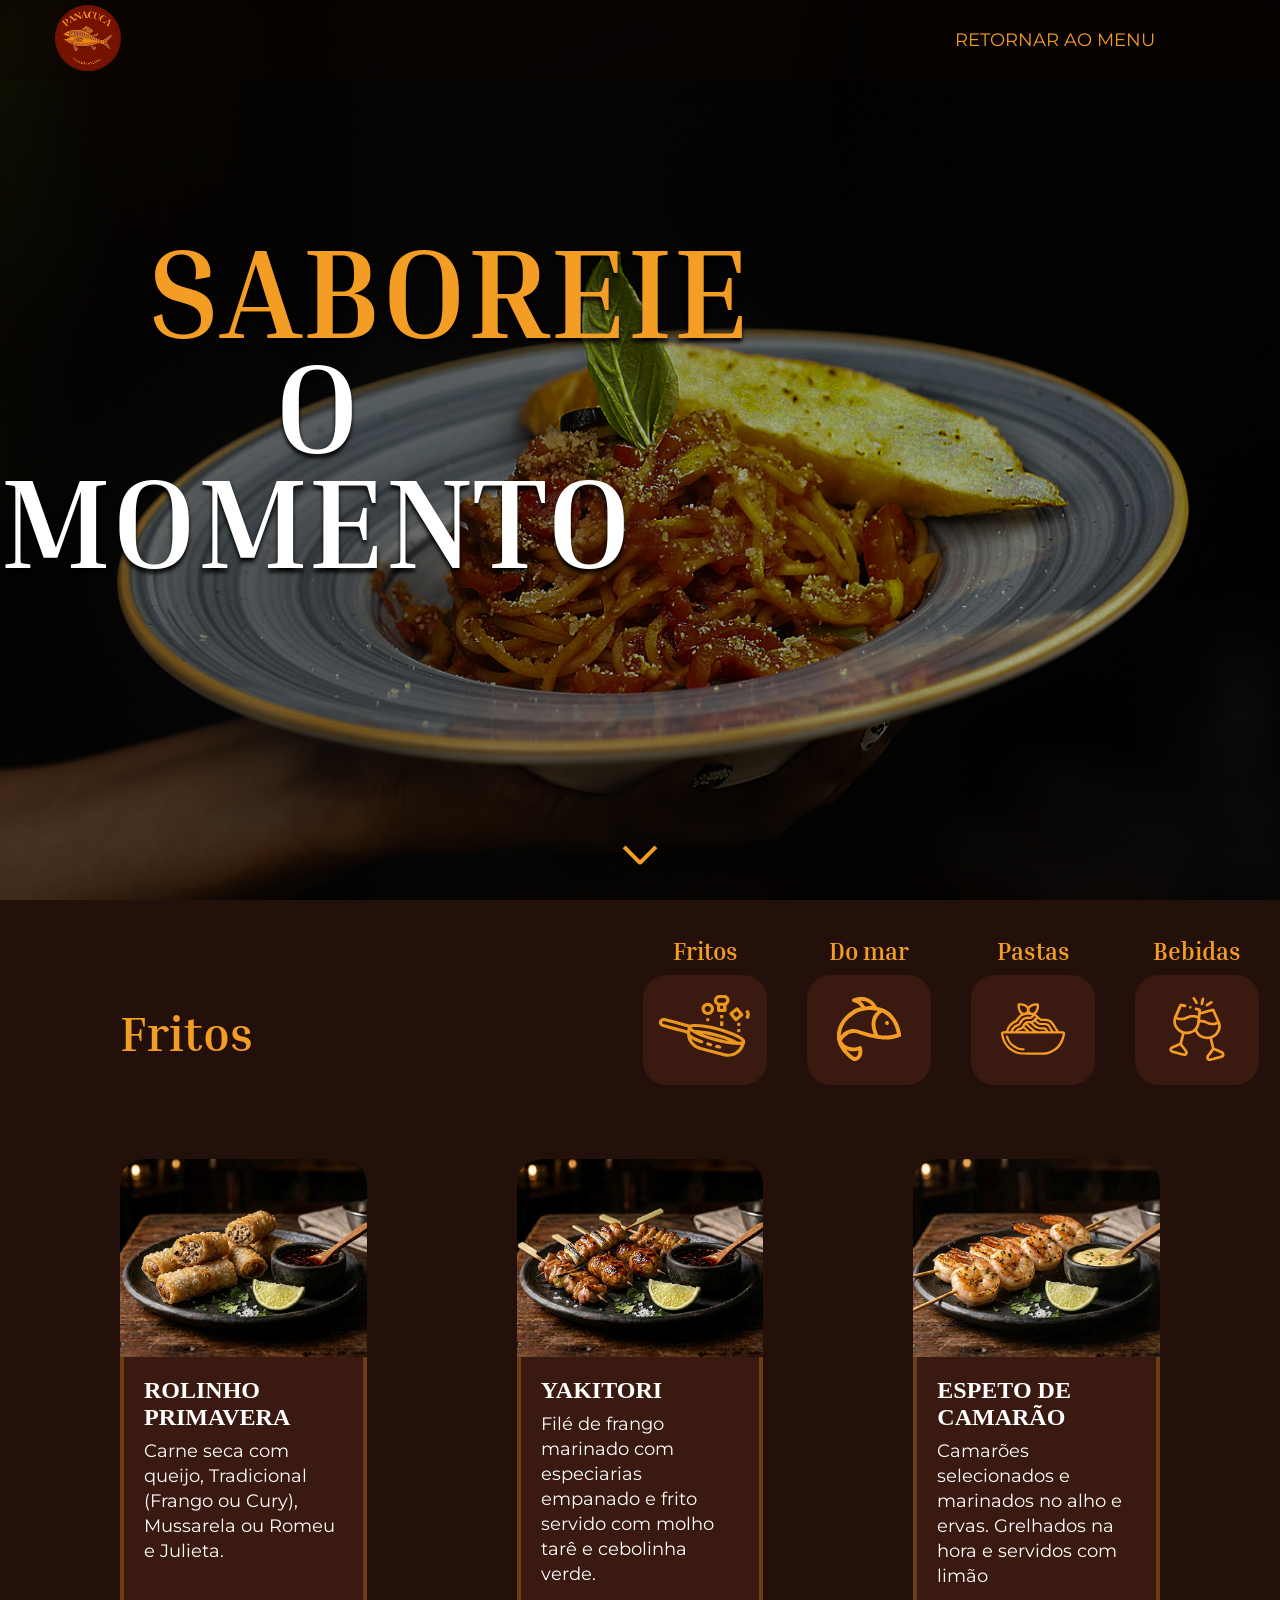
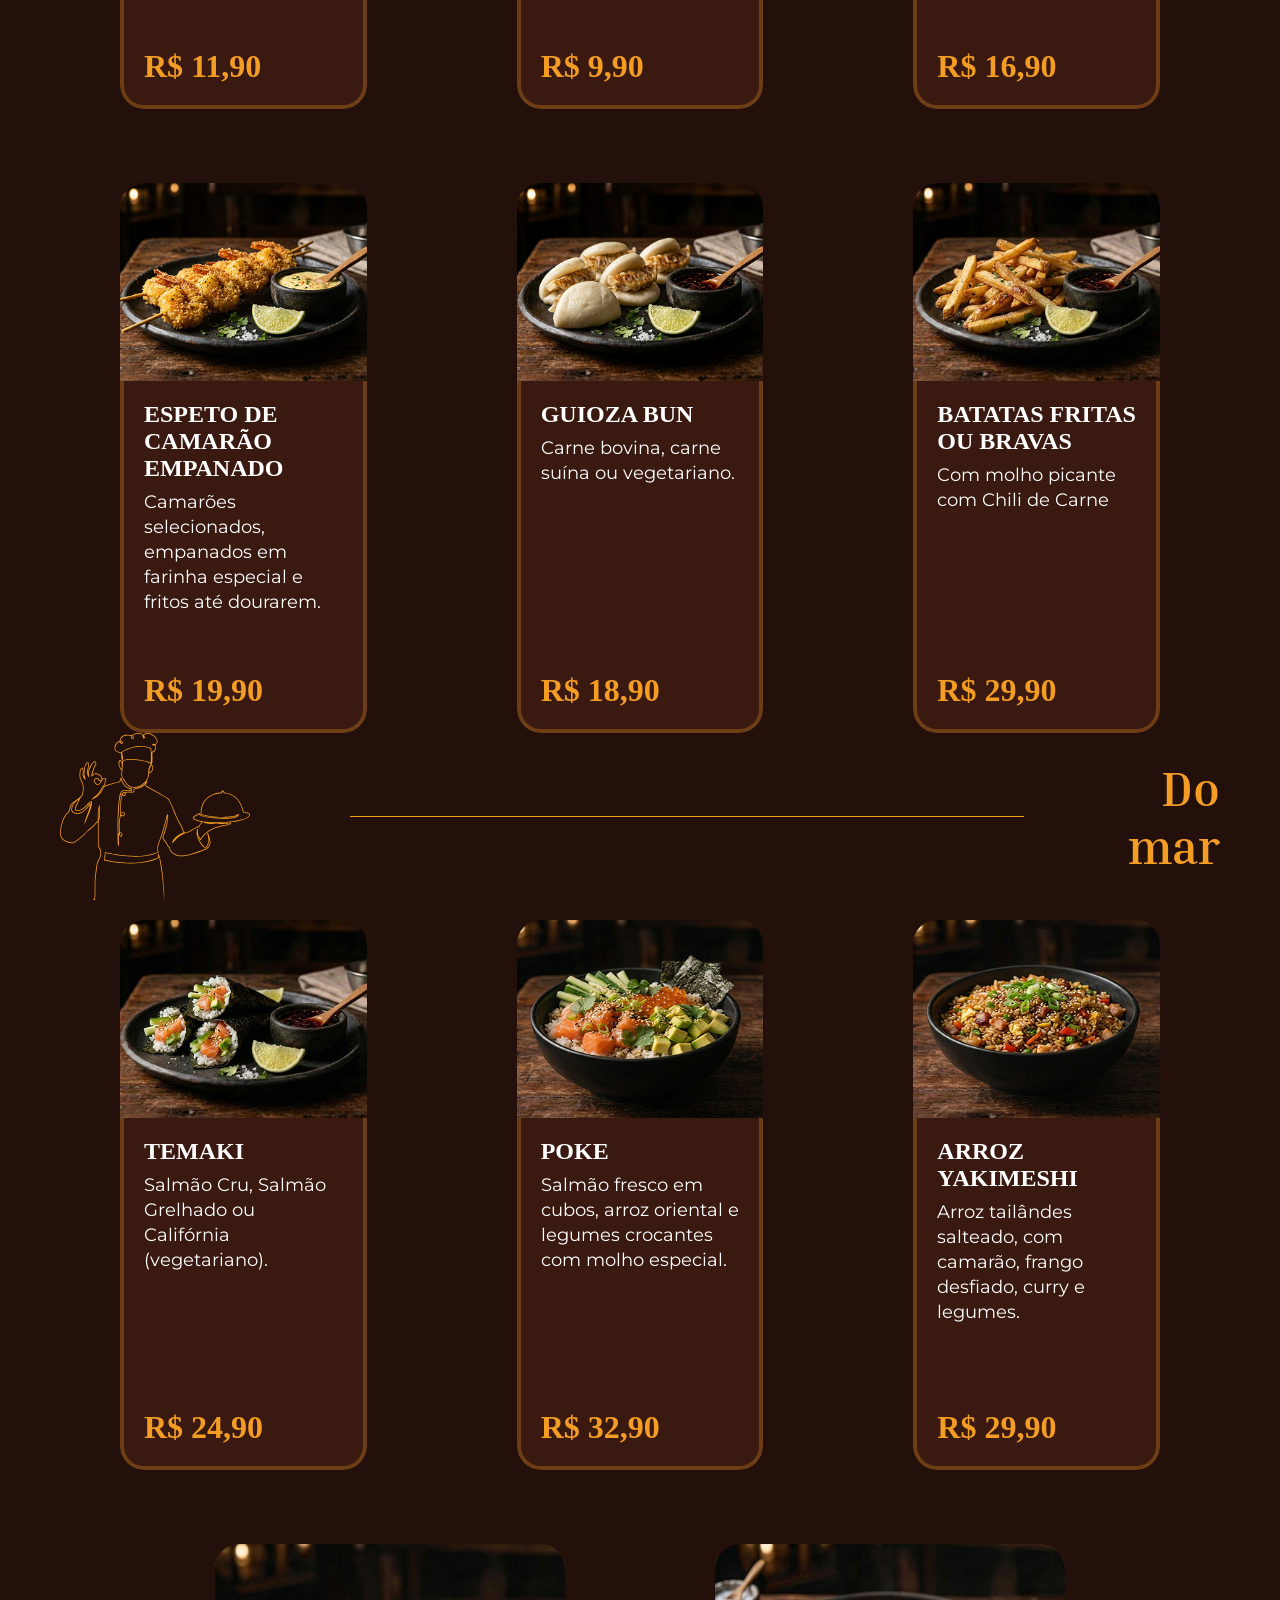
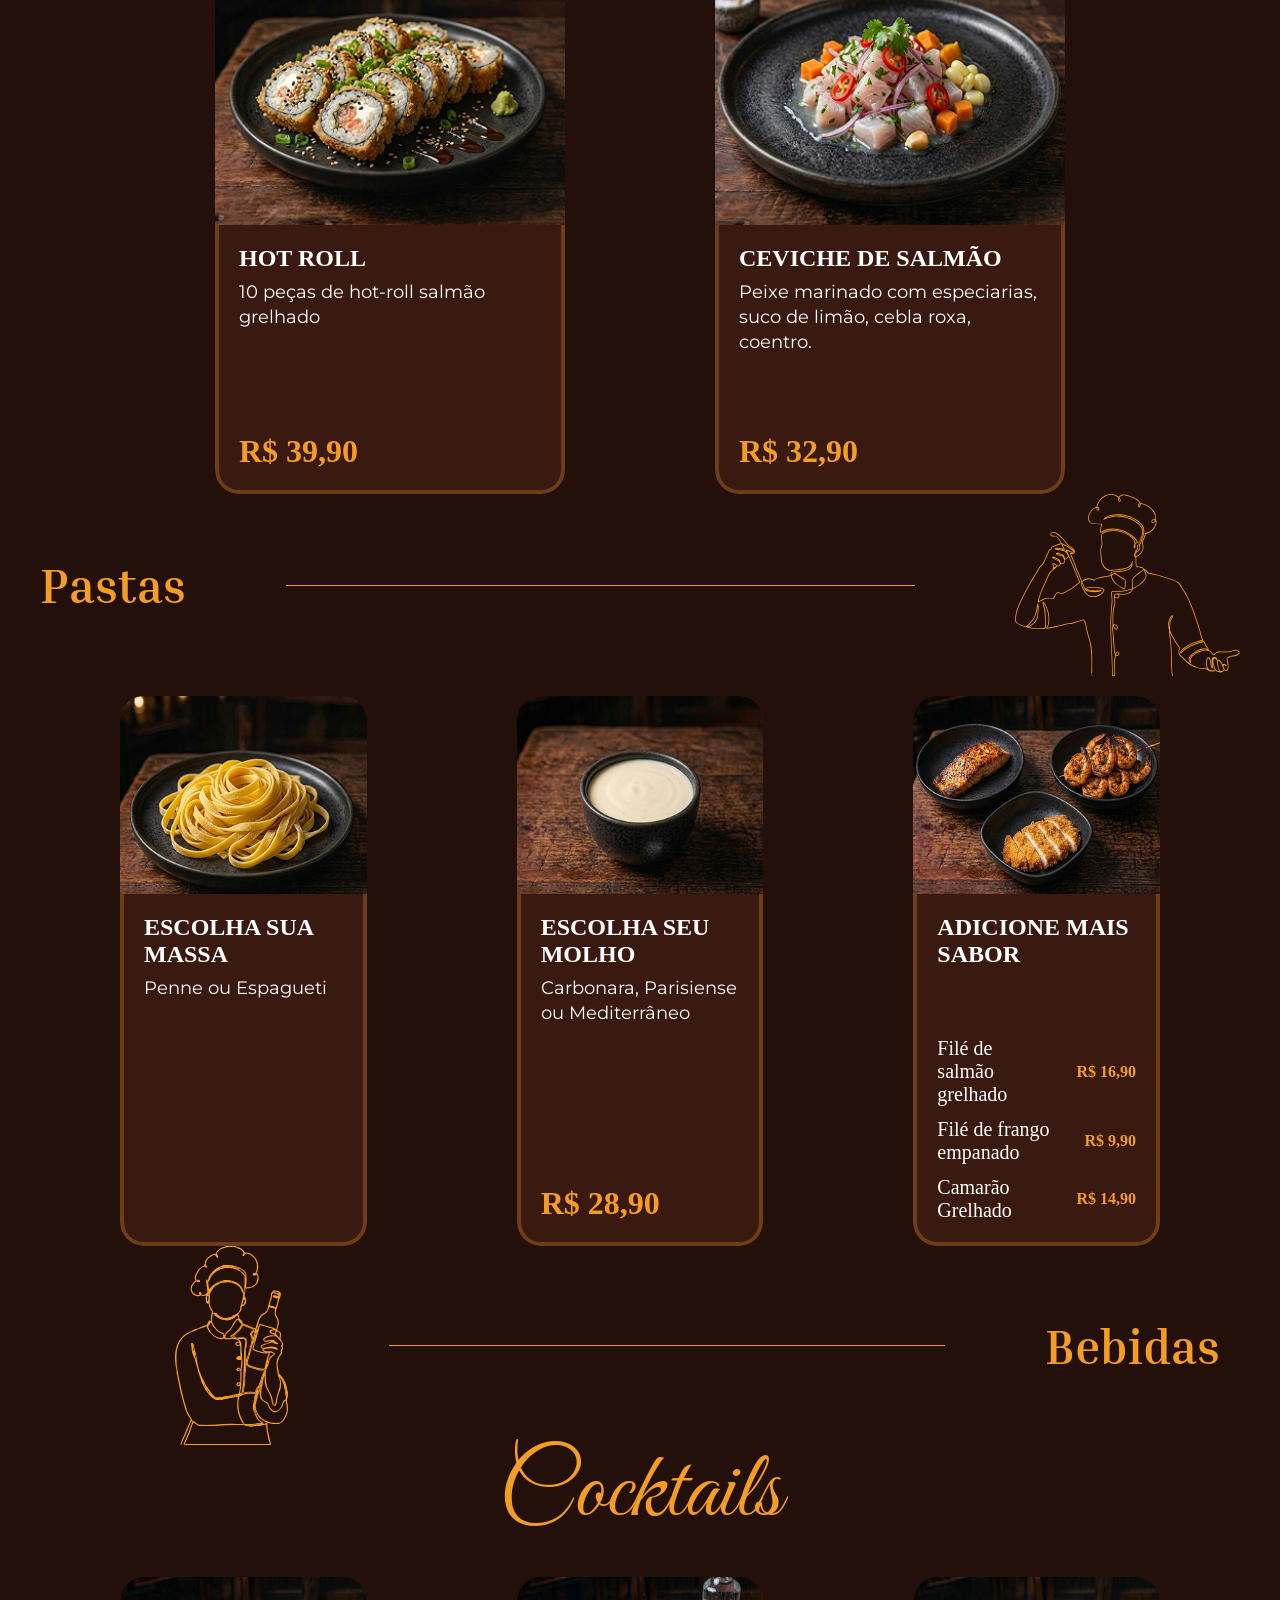
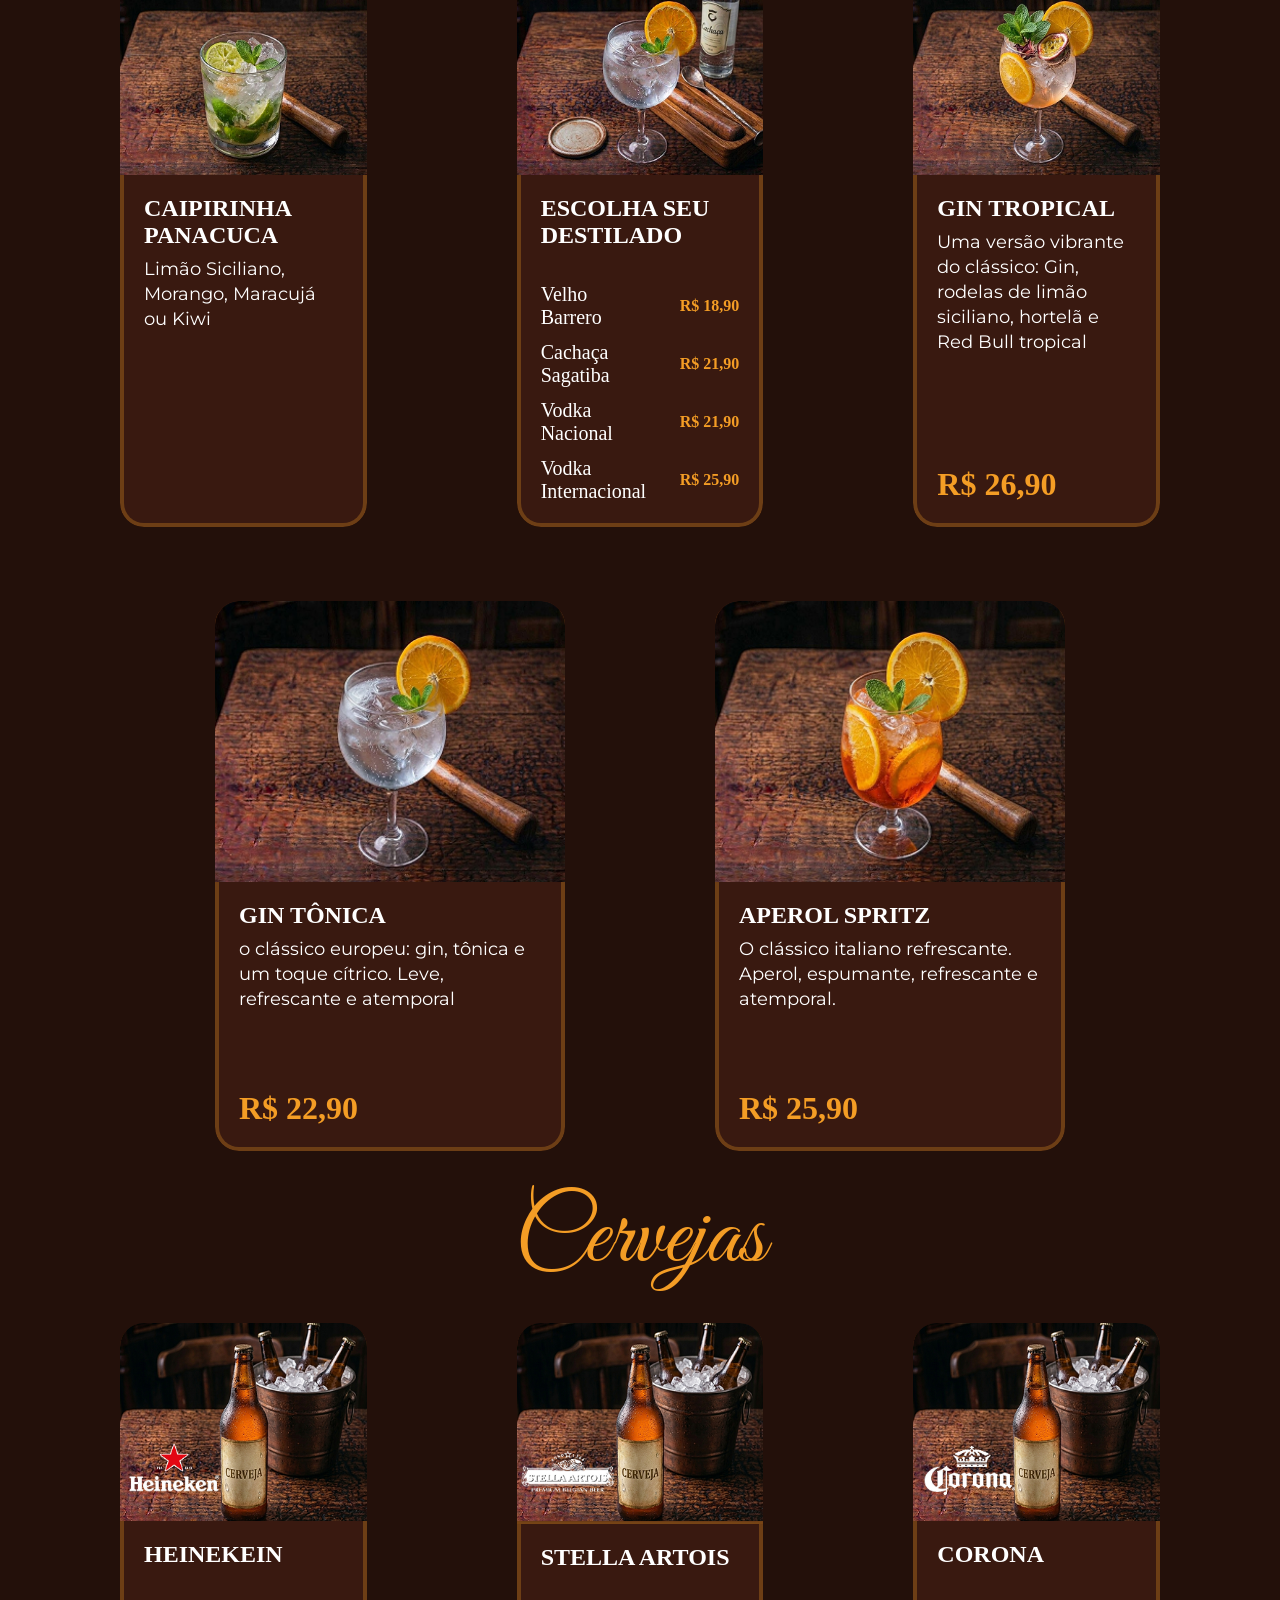
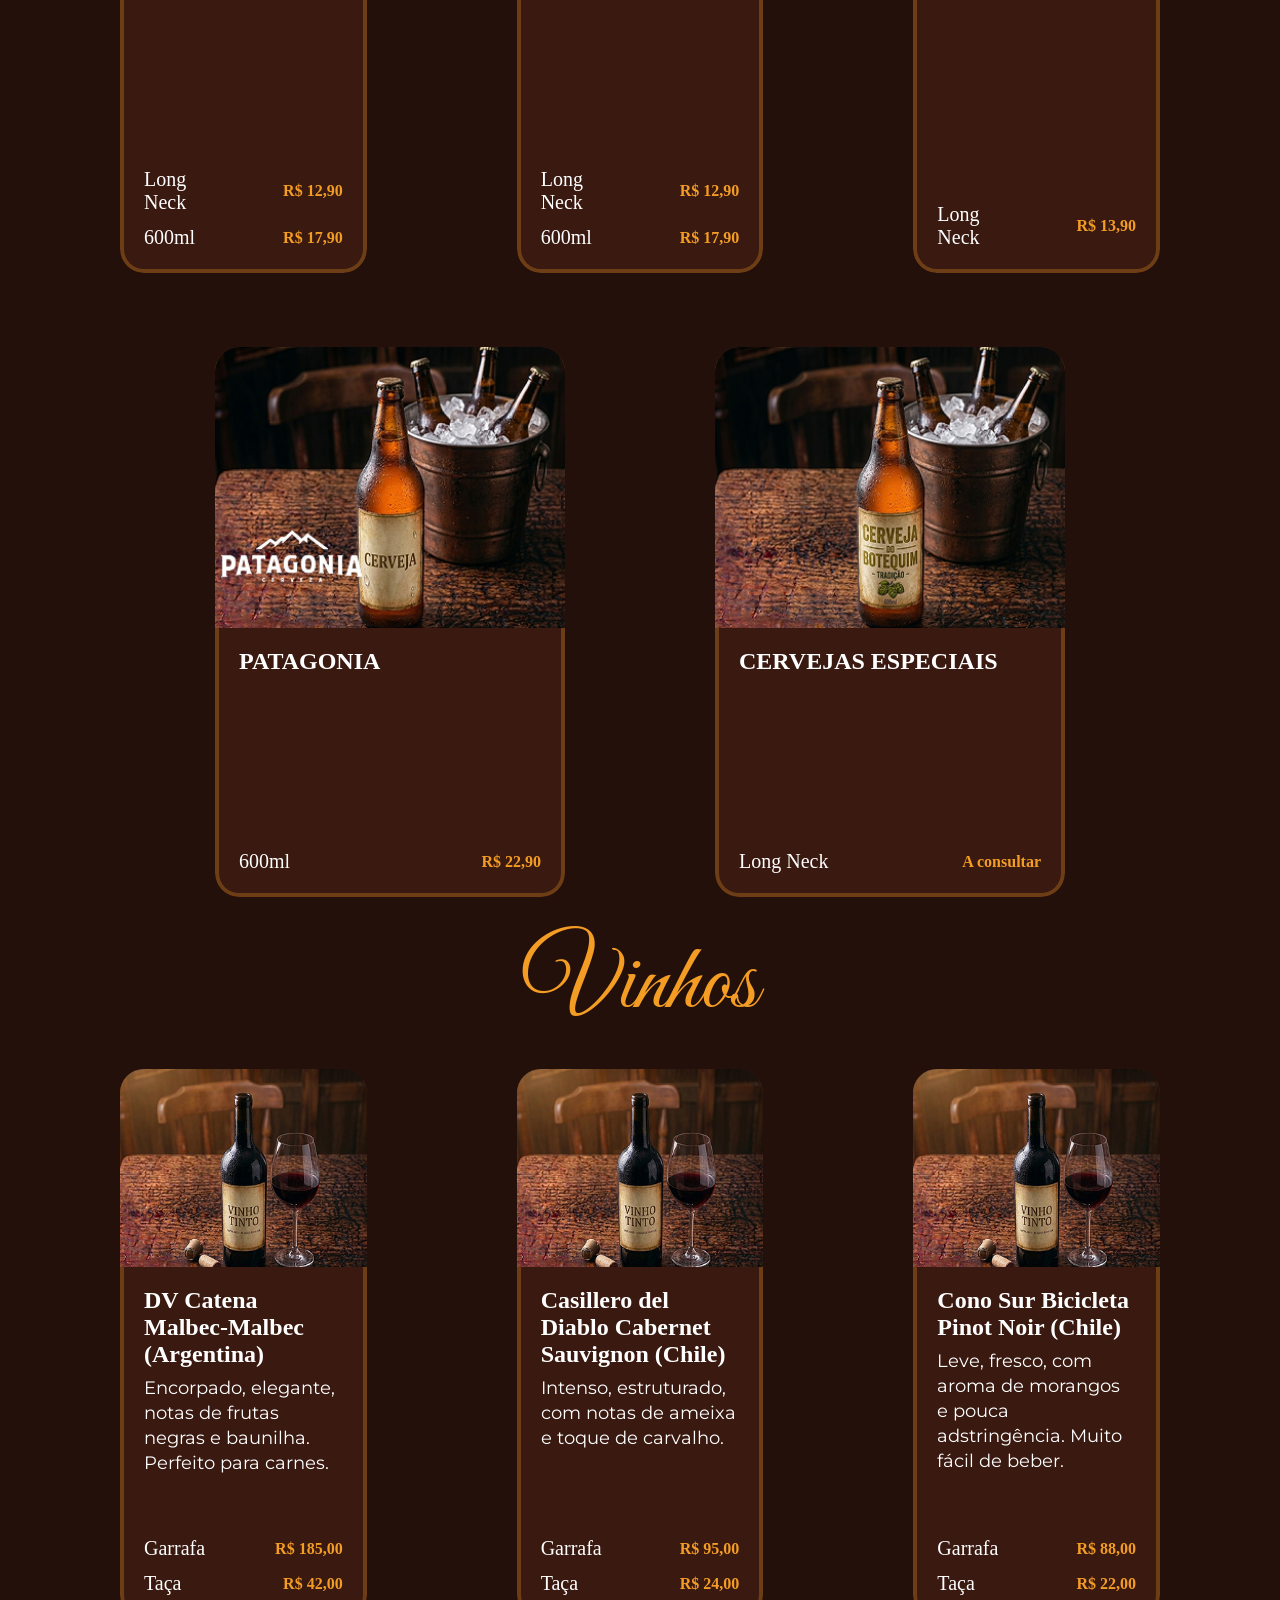
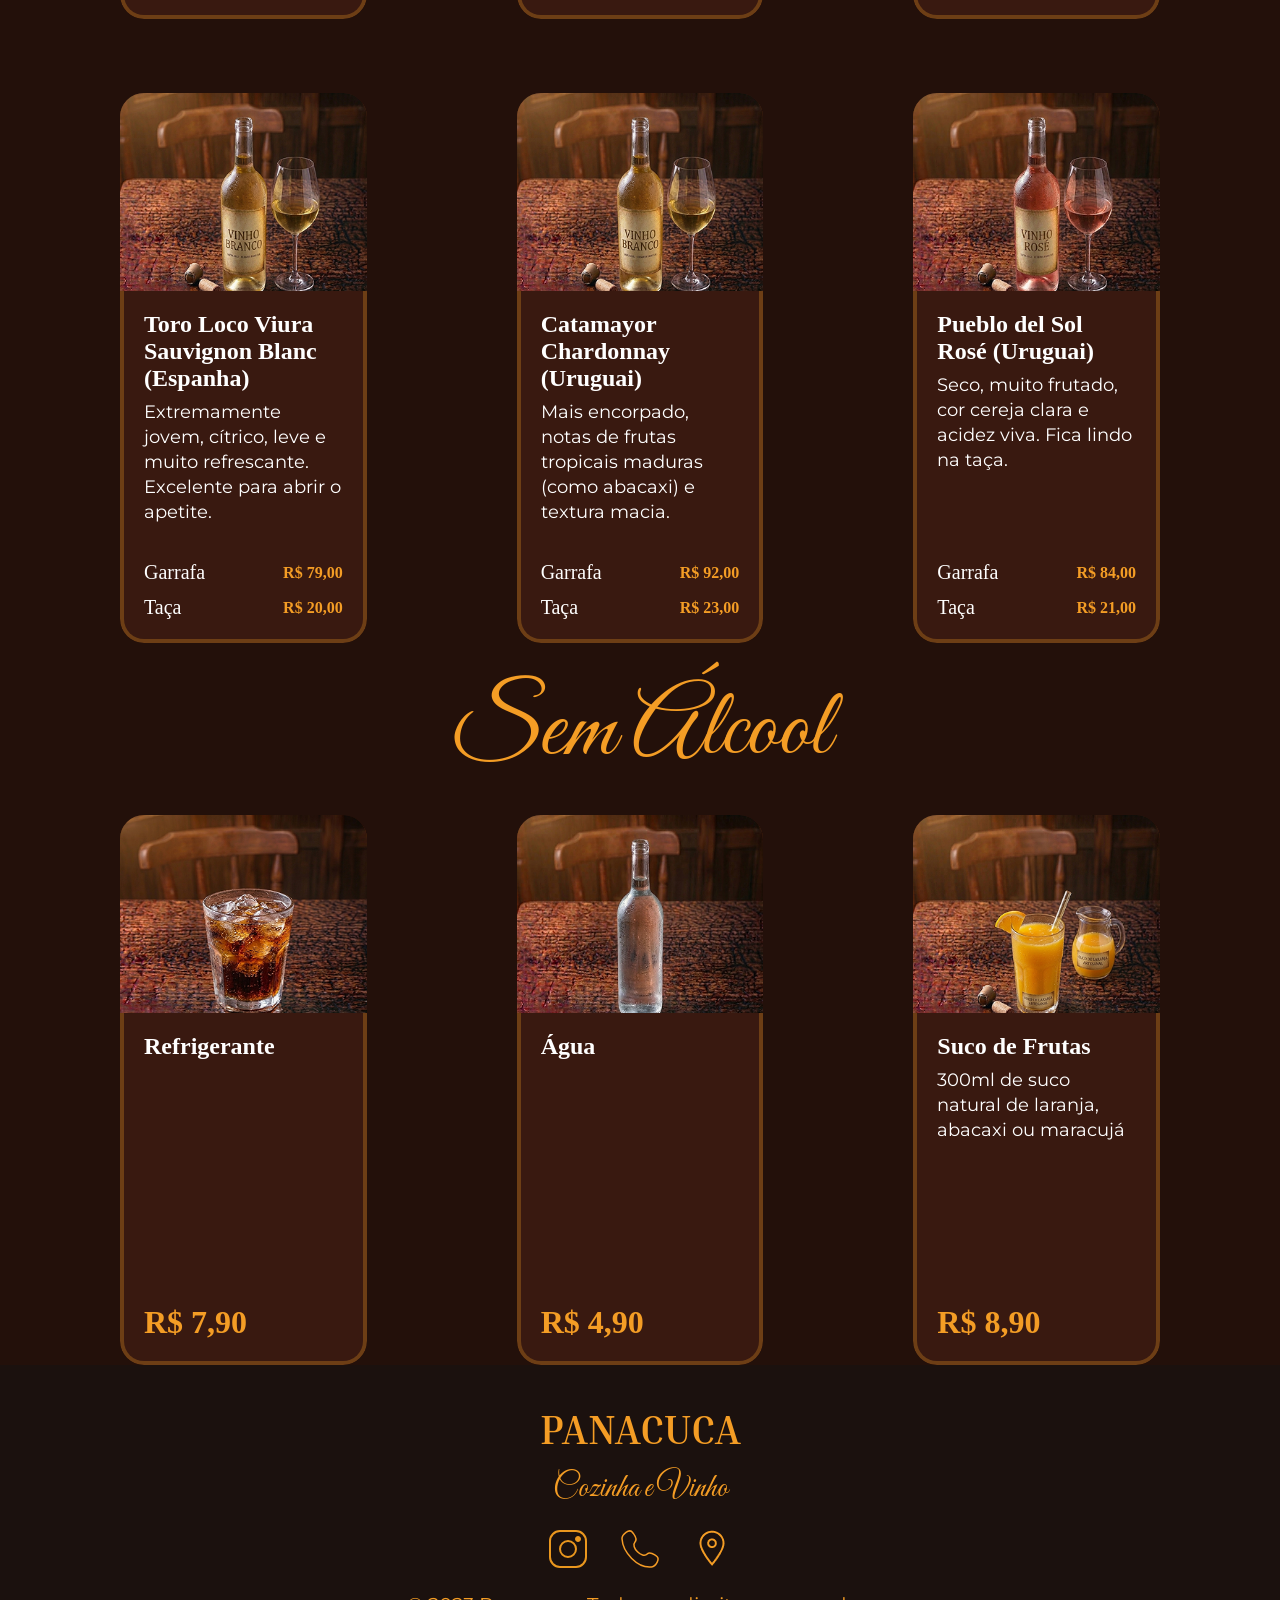
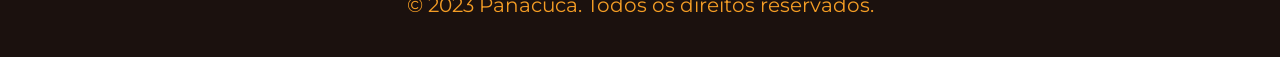
==== commit ca0b2e69: "feat: implementando interatividade nos botões e adicionando o footer das páginas" ====
--- a/cardapio.html
+++ b/cardapio.html
@@ -27,7 +27,7 @@
         <img src="./src/assets/images/site-logo.svg" alt="site-logo" />
       </a>
       <nav class="header-nav">
-        <a href="./">RETORNAR A LANDING</a>
+        <a href="#botoes-ancora">RETORNAR AO MENU</a>
       </nav>
     </header>
 
@@ -49,7 +49,7 @@
 
     <section id="secao-fritos">
       <div class="secoes-cardapio">
-        <div class="botoes-cardapio">
+        <div class="botoes-cardapio" id="botoes-ancora">
           <h1 class="texto-divisor">Fritos</h1>
 
           <div class="titulo-e-btn">
@@ -950,5 +950,36 @@
       new window.VLibras.Widget("https://vlibras.gov.br/app");
     </script>
 
+    <footer>
+      <section class="footer-section">
+        <h1>PANACUCA</h1>
+        <h2>Cozinha e Vinho</h2>
+
+        <div class="redes-sociais">
+          <a
+            href="https://www.instagram.com/panacucabr?utm_source=ig_web_button_share_sheet&igsh=ZDNlZDc0MzIxNw=="
+          >
+            <img
+              src="./src/assets/images/imagens-cardapio/instagram-icon.svg"
+              alt="Ícone do Instagram"
+            />
+          </a>
+
+          <a href="tel:+5511978543039" aria-label="Telefone">
+            <img
+              src="./src/assets/images/imagens-cardapio/telephone-icon.svg"
+              alt="Ícone de Telefone"
+            />
+          </a>
+          <a href="https://share.google/E26slfKw1jHbtLM27" target="_blank">
+            <img
+              src="./src/assets/images/imagens-cardapio/location-icon.png"
+              alt="Ícone de Localização"
+            />
+          </a>
+        </div>
+        <p>&copy; 2023 Panacuca. Todos os direitos reservados.</p>
+      </section>
+    </footer>
   </body>
 </html>
--- a/src/styles/cardapio.css
+++ b/src/styles/cardapio.css
@@ -26,9 +26,8 @@
 }
 
 #btn-home:hover {
-
   img {
-      transform: rotateY(360deg);
+    transform: rotateY(360deg);
   }
 }
 
@@ -280,9 +279,7 @@
 
 /* BEBIDAS */
 
-.titulo-secao
-
-.garcom-bebidas-img {
+.titulo-secao .garcom-bebidas-img {
   margin-left: 0px;
 }
 
@@ -293,10 +290,8 @@
   height: 550px;
   background: #391910;
   border-radius: 24px;
-  
 
   overflow: hidden; /* Corta a imagem nas pontas arredondadas */
-
 
   transition: transform 0.3s ease;
 
@@ -369,15 +364,11 @@
   line-height: normal;
 }
 .card-foto {
-  
-
-  
-  box-shadow: 
-    -4px -4px 4px 0px rgba(0, 0, 0, 0.4),              
-    4px -4px 4px 0px rgba(0, 0, 0, 0.4),               
-    inset -4px -4px 4px 0px rgba(244, 157, 37, 0.2),  
+  box-shadow:
+    -4px -4px 4px 0px rgba(0, 0, 0, 0.4),
+    4px -4px 4px 0px rgba(0, 0, 0, 0.4),
+    inset -4px -4px 4px 0px rgba(244, 157, 37, 0.2),
     inset 4px -4px 4px 0px rgba(244, 157, 37, 0.2);
-
 }
 
 /* ESTILO DOS CARDS DIFERENTES E DO CONTAINERS DE CARDS */
@@ -404,7 +395,7 @@
   padding: 74px 120px 0px 120px;
 }
 
-#secao-bebidas .cards-container-2{
+#secao-bebidas .cards-container-2 {
   margin-bottom: 40px;
 }
 
@@ -438,3 +429,45 @@
   justify-content: space-between;
   align-items: center;
 }
+
+/* FOOTER */
+
+.footer-section {
+  background-color: #1B110E;
+  color: #f49d25;
+  display: flex;
+  flex-direction: column;
+  align-items: center;
+  padding: 40px 0px;
+  gap: 16px;
+}
+
+.footer-section h1 {
+  font-family: "Inria Serif";
+  font-size: 40px;
+  font-style: normal;
+  font-weight: 700;
+  line-height: normal;
+}
+.footer-section h2 {
+  font-family: "Great Vibes";
+  font-size: 32px;
+  font-style: normal;
+  font-weight: 400;
+  line-height: normal;
+}
+.footer-section p {
+  text-align: justify;
+  font-family: Montserrat;
+  font-size: 20px;
+  font-style: normal;
+  font-weight: 400;
+  line-height: normal;
+}
+.redes-sociais{
+  display: flex;
+  flex-direction: row;
+  gap: 24px;
+}
+
+
